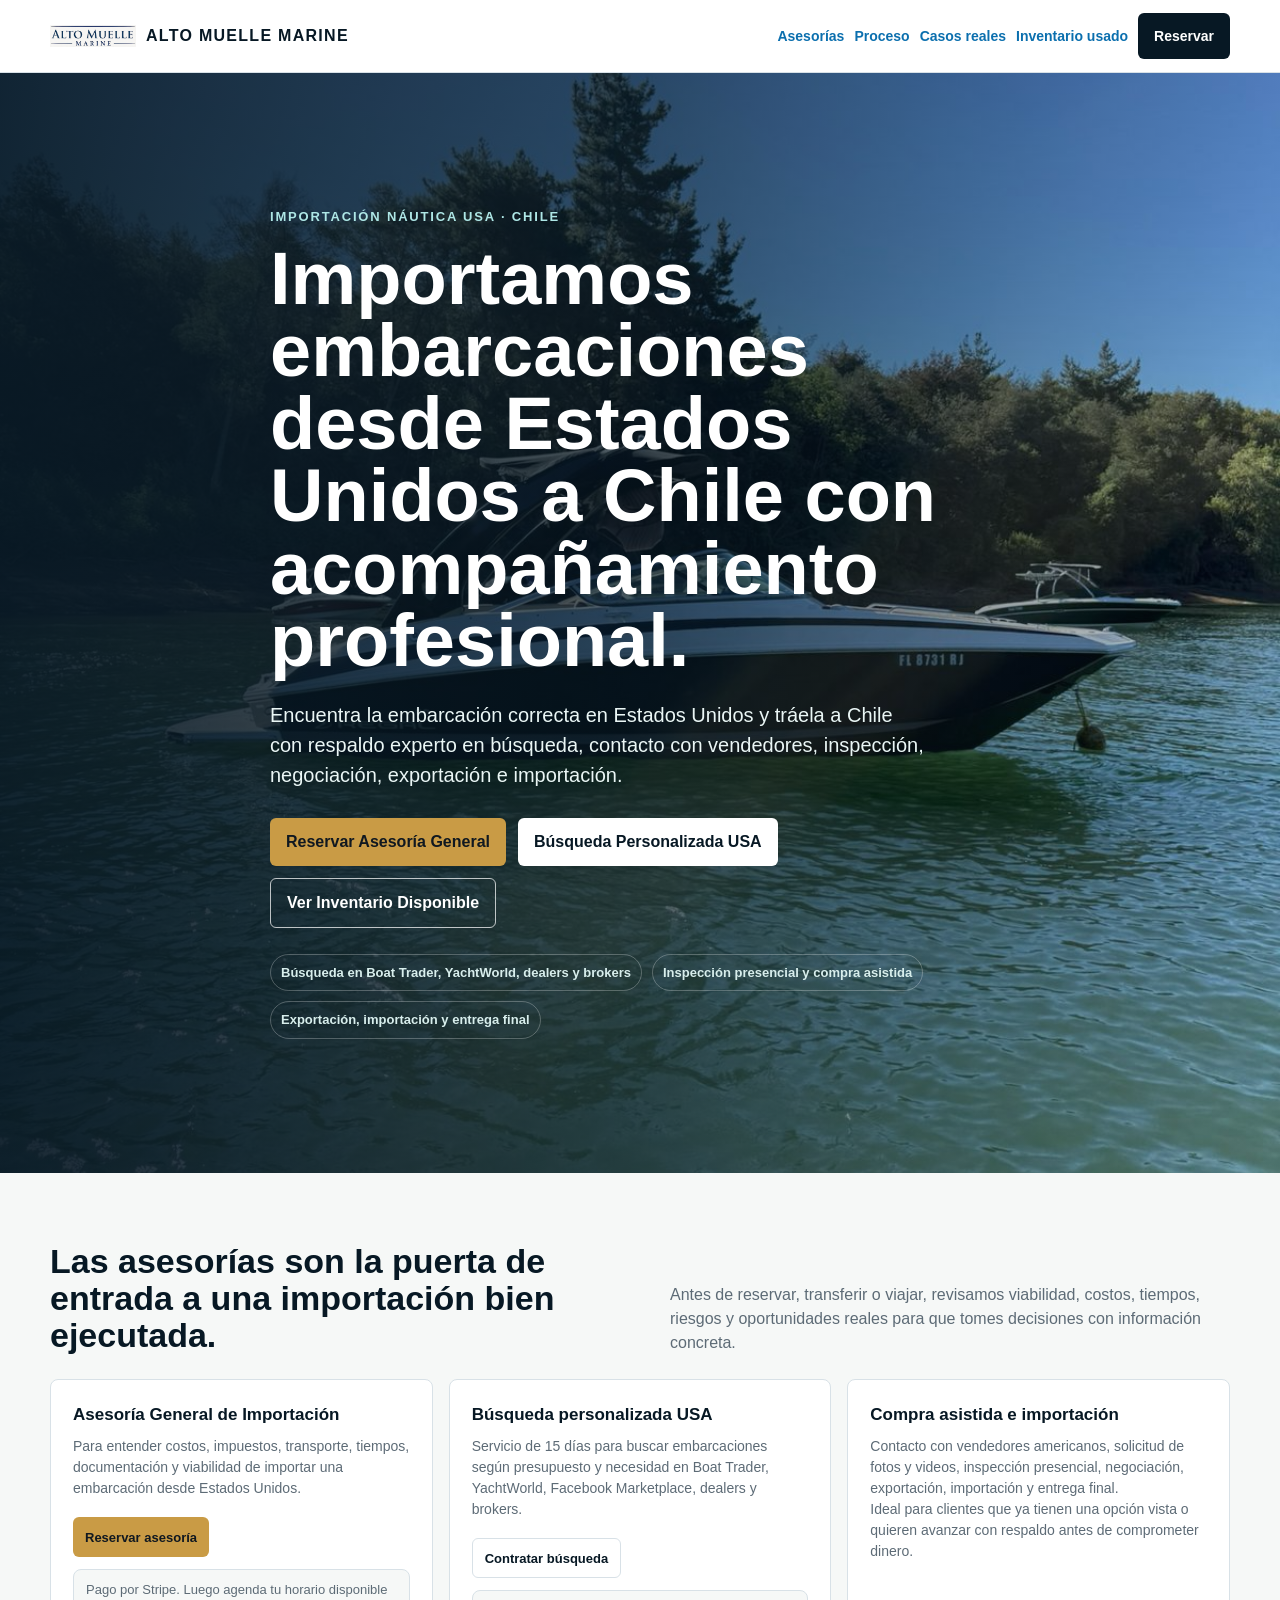
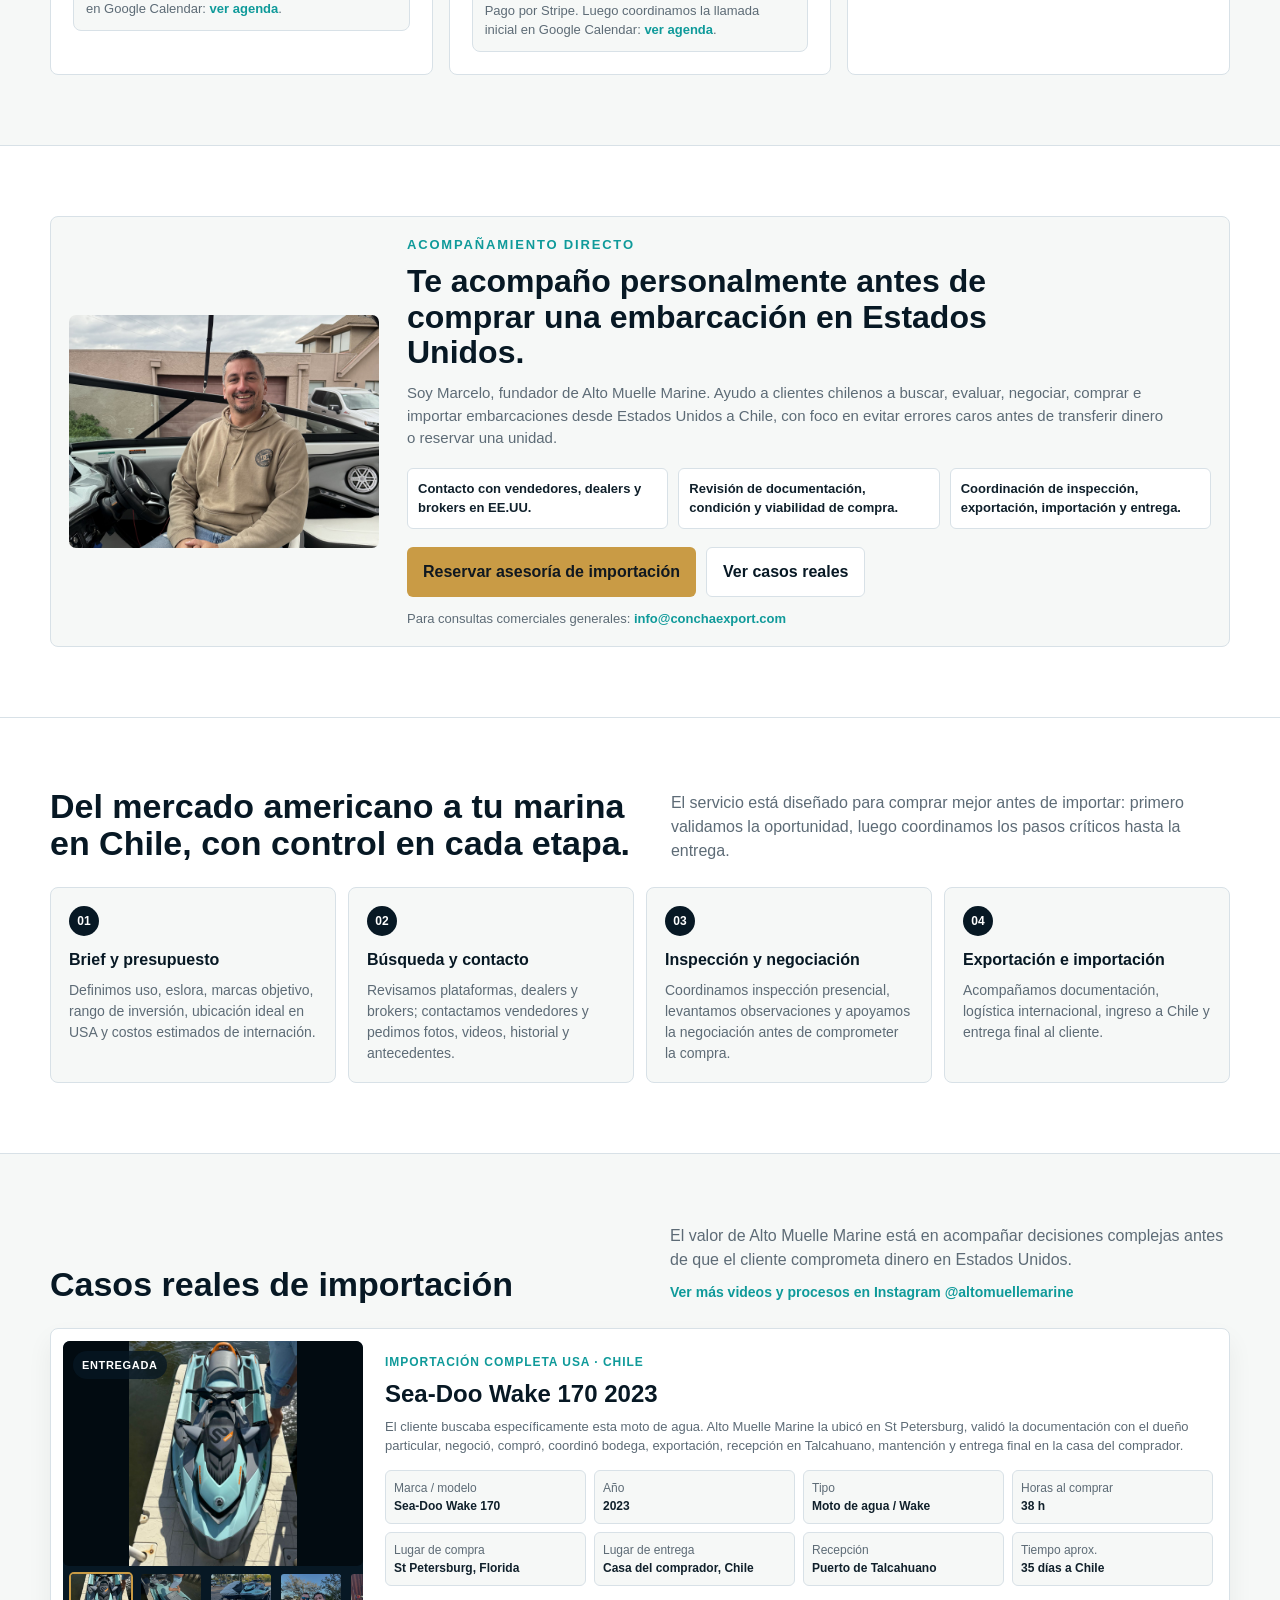
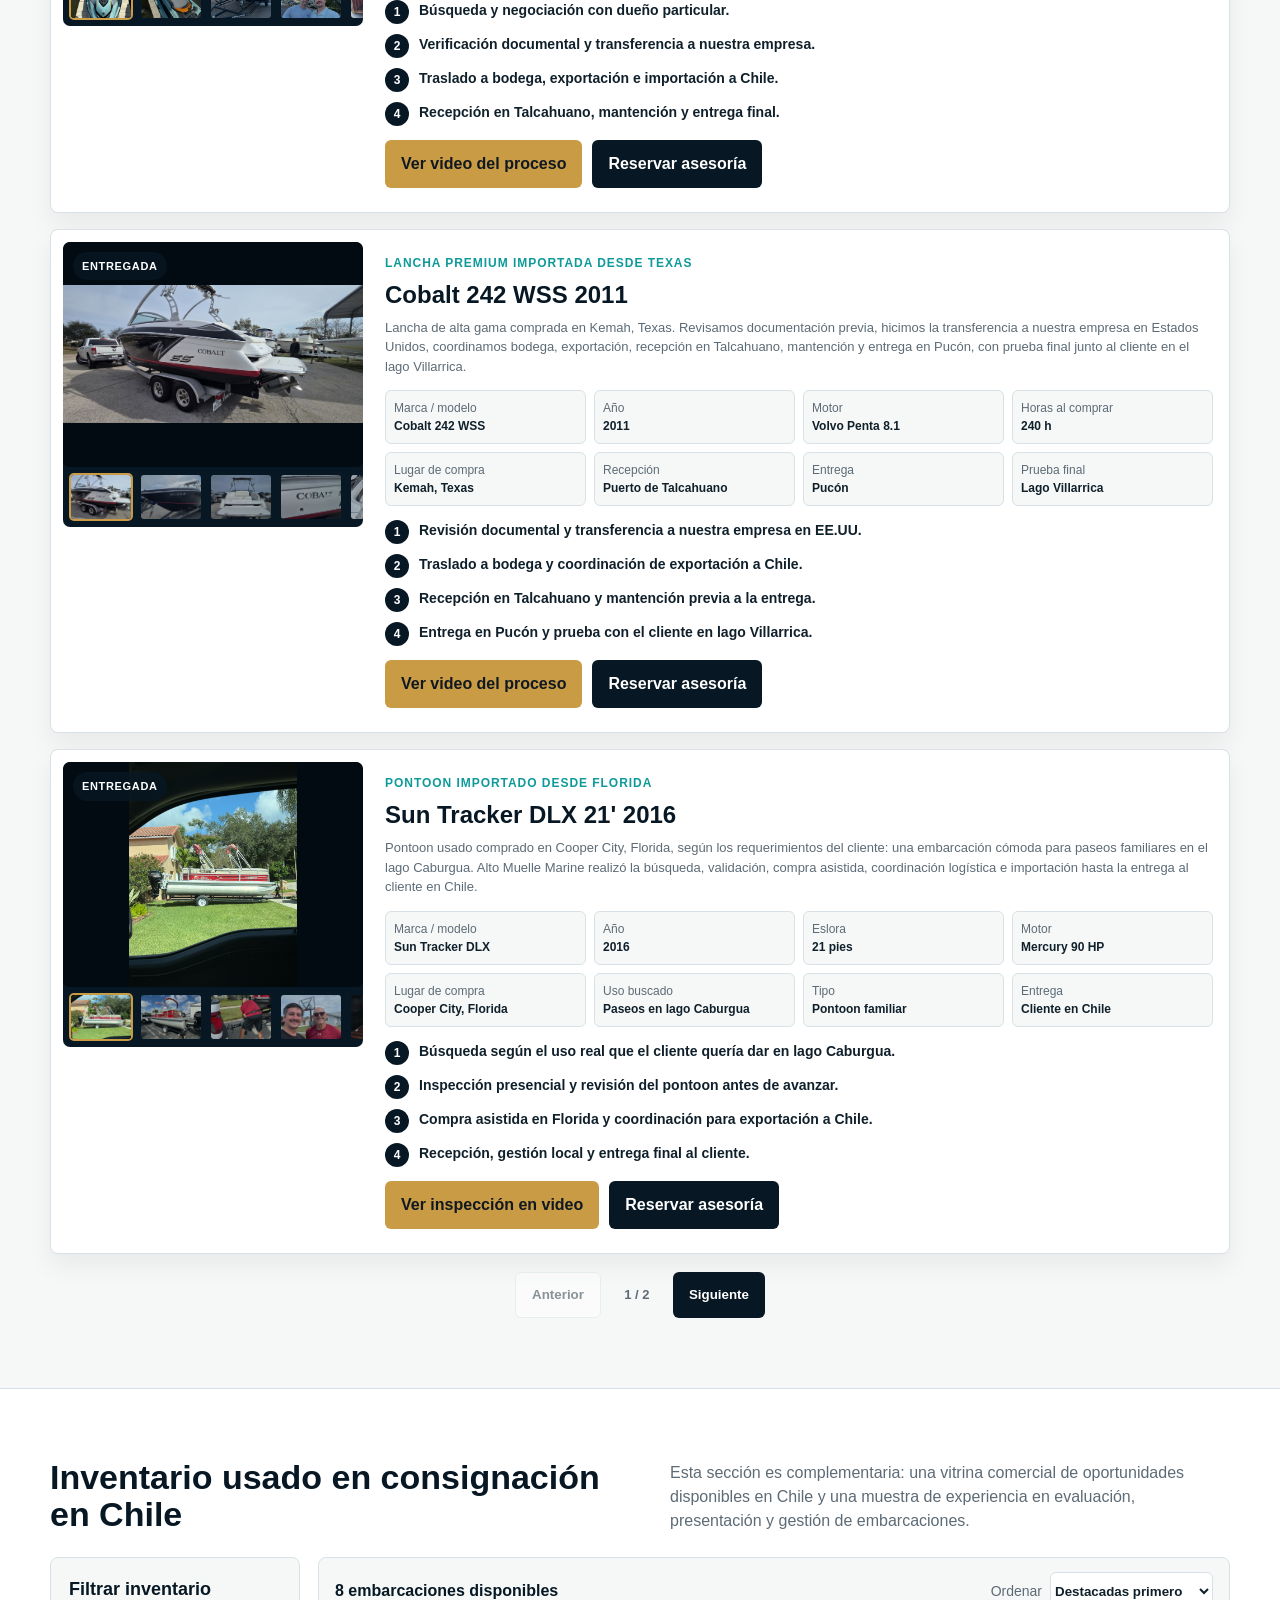
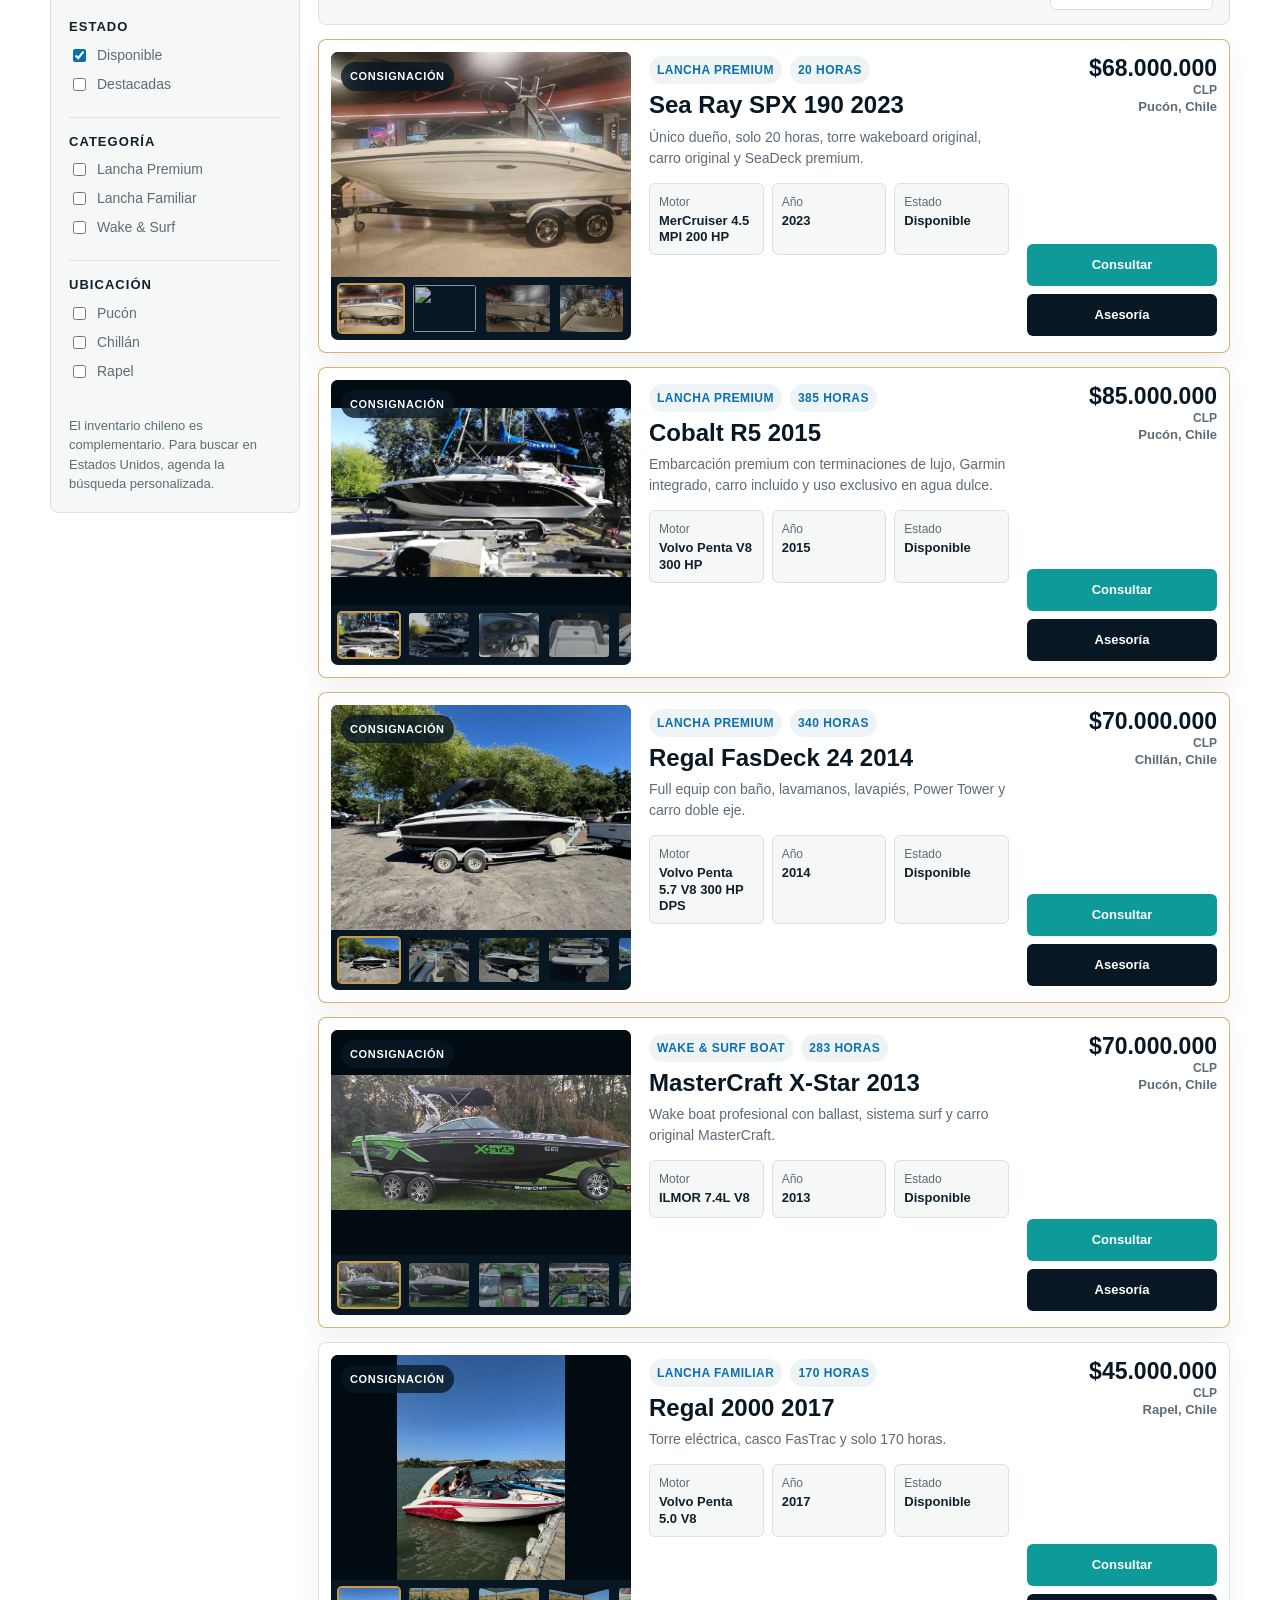
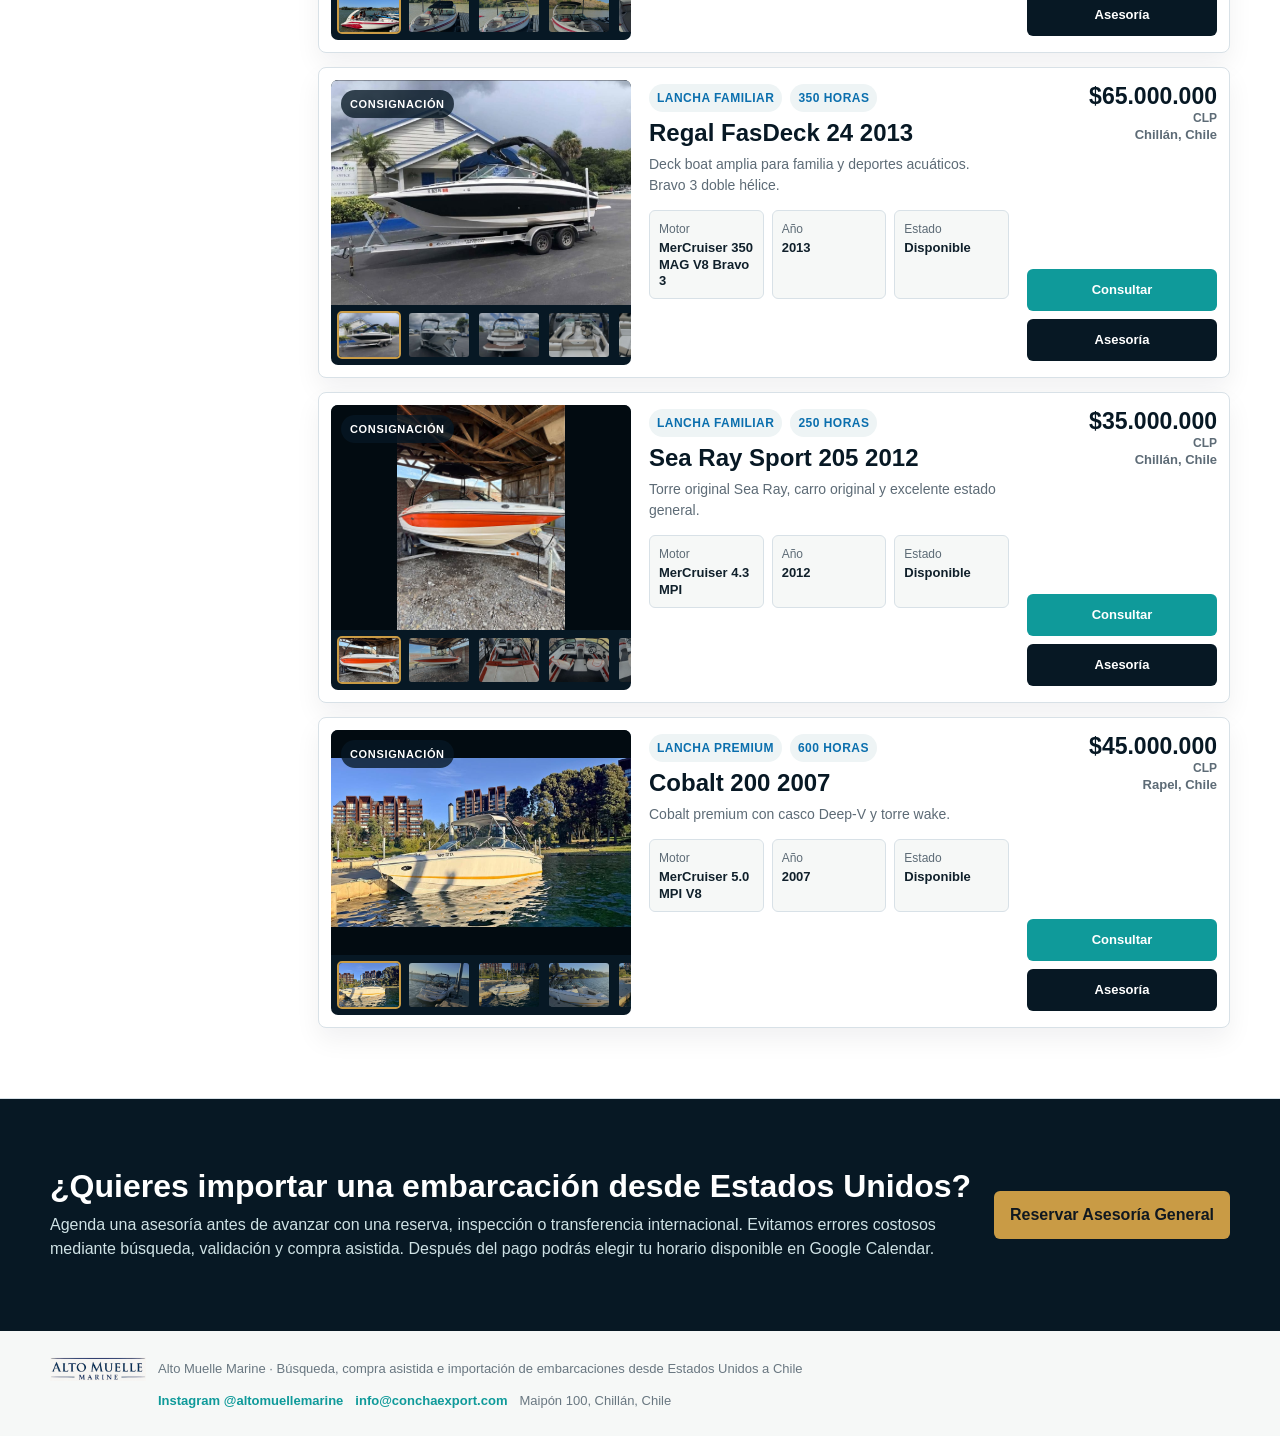
==== index.html @ fde24222 "Actualizar WhatsApp de contacto" ====
<!doctype html>
<html lang="es-CL">
<head>
  <meta charset="utf-8">
  <meta name="viewport" content="width=device-width, initial-scale=1">
  <title>Alto Muelle Marine | Importación de embarcaciones USA a Chile</title>
  <meta name="description" content="Ayudamos a clientes chilenos a encontrar, evaluar, comprar e importar embarcaciones desde Estados Unidos a Chile con búsqueda personalizada, inspección y compra asistida.">
  <link rel="canonical" href="https://altomuellemarine.com/">
  <meta property="og:type" content="website">
  <meta property="og:locale" content="es_CL">
  <meta property="og:title" content="Alto Muelle Marine | Importación de embarcaciones USA a Chile">
  <meta property="og:description" content="Búsqueda en Boat Trader, YachtWorld, Facebook Marketplace, dealers y brokers. Compra asistida, inspección, exportación e importación a Chile.">
  <meta property="og:url" content="https://altomuellemarine.com/">
  <meta name="twitter:card" content="summary_large_image">
  <script type="application/ld+json">
    {
      "@context": "https://schema.org",
      "@type": "LocalBusiness",
      "name": "Alto Muelle Marine",
      "url": "https://altomuellemarine.com/",
      "areaServed": ["Chile", "United States"],
      "telephone": "+56983959244",
      "address": {
        "@type": "PostalAddress",
        "streetAddress": "Maipón 100",
        "addressLocality": "Chillán",
        "addressCountry": "CL"
      },
      "description": "Asesoría, búsqueda personalizada, compra asistida e importación de embarcaciones desde Estados Unidos a Chile.",
      "makesOffer": [
        {
          "@type": "Offer",
          "name": "Asesoría General de Importación",
          "url": "https://buy.stripe.com/eVq9AT03U1sv7rAcnVdby02"
        },
        {
          "@type": "Offer",
          "name": "Búsqueda Personalizada USA",
          "url": "https://buy.stripe.com/5kQ8wP3g61sv5jsafNdby01"
        }
      ]
    }
  </script>
  <style>
    :root {
      --navy: #071824;
      --blue: #0b6fae;
      --teal: #0f9a9a;
      --gold: #c99b45;
      --ink: #10202b;
      --muted: #5d6b76;
      --line: #d8e1e7;
      --paper: #f6f8f7;
      --white: #fff;
      --soft: #eef4f5;
    }

    * { box-sizing: border-box; }
    html { scroll-behavior: smooth; }

    body {
      margin: 0;
      font-family: Inter, Arial, sans-serif;
      color: var(--ink);
      background: var(--paper);
      line-height: 1.5;
    }

    a { color: inherit; }

    .wrap {
      width: min(1180px, calc(100% - 32px));
      margin: auto;
    }

    header {
      position: sticky;
      top: 0;
      z-index: 20;
      background: rgba(255,255,255,.94);
      border-bottom: 1px solid var(--line);
      backdrop-filter: blur(12px);
    }

    nav {
      min-height: 72px;
      display: flex;
      align-items: center;
      justify-content: space-between;
      gap: 18px;
    }

    .brand {
      display: inline-flex;
      align-items: center;
      gap: 10px;
      color: var(--navy);
      font-weight: 900;
      letter-spacing: .08em;
      text-transform: uppercase;
    }

    .brand img {
      width: 86px;
      height: auto;
      display: block;
      object-fit: contain;
    }

    .nav-actions {
      display: flex;
      flex-wrap: wrap;
      align-items: center;
      justify-content: flex-end;
      gap: 10px;
    }

    .nav-actions a {
      text-decoration: none;
      font-size: 14px;
      font-weight: 900;
    }

    .nav-link { color: var(--blue); }

    .btn {
      display: inline-flex;
      min-height: 46px;
      align-items: center;
      justify-content: center;
      border-radius: 6px;
      padding: 12px 16px;
      border: 0;
      text-decoration: none;
      font-weight: 900;
      cursor: pointer;
    }

    .btn-primary { background: var(--gold); color: #101820; }
    .btn-dark { background: var(--navy); color: #fff; }
    .btn-light { background: #fff; color: var(--navy); }
    .btn-ghost { border: 1px solid rgba(255,255,255,.72); color: #fff; }
    .btn-teal { background: var(--teal); color: #fff; }
    .btn-outline { border: 1px solid var(--line); background: #fff; color: var(--navy); }
    .btn:disabled { opacity: .45; cursor: not-allowed; }

    .hero {
      min-height: 610px;
      display: flex;
      align-items: center;
      color: white;
      background:
        linear-gradient(90deg, rgba(7,24,36,.93), rgba(7,24,36,.68), rgba(7,24,36,.18)),
        url("assets/Hero/Regal.jpeg") center / cover;
    }

    .hero-content {
      max-width: 740px;
      padding: 64px 0;
    }

    .eyebrow {
      margin-bottom: 16px;
      color: #aee7e6;
      font-size: 13px;
      font-weight: 900;
      letter-spacing: .14em;
      text-transform: uppercase;
    }

    h1 {
      margin: 0;
      font-size: clamp(42px, 7vw, 74px);
      line-height: .98;
      letter-spacing: 0;
    }

    .hero p {
      max-width: 660px;
      margin: 22px 0 0;
      color: #eaf6f5;
      font-size: 20px;
    }

    .hero-actions {
      display: flex;
      flex-wrap: wrap;
      gap: 12px;
      margin-top: 28px;
    }

    .hero-proof {
      display: flex;
      flex-wrap: wrap;
      gap: 10px;
      margin-top: 26px;
    }

    .proof-pill {
      padding: 8px 10px;
      border: 1px solid rgba(255,255,255,.26);
      border-radius: 999px;
      color: #d8eeec;
      font-size: 13px;
      font-weight: 800;
    }

    section { padding: 70px 0; }

    .section-head {
      display: flex;
      align-items: end;
      justify-content: space-between;
      gap: 24px;
      margin-bottom: 24px;
    }

    .section-head h2 {
      max-width: 620px;
      margin: 0;
      color: var(--navy);
      font-size: 34px;
      line-height: 1.1;
      letter-spacing: 0;
    }

    .section-head p {
      max-width: 560px;
      margin: 0;
      color: var(--muted);
    }

    .section-note-link {
      display: inline-flex;
      margin-top: 10px;
      color: var(--teal);
      font-size: 14px;
      font-weight: 900;
      text-decoration: none;
    }

    .services {
      display: grid;
      grid-template-columns: repeat(3, 1fr);
      gap: 16px;
    }

    .service {
      min-height: 150px;
      padding: 22px;
      background: #fff;
      border: 1px solid var(--line);
      border-radius: 8px;
    }

    .service b {
      display: block;
      margin-bottom: 9px;
      color: var(--navy);
      font-size: 17px;
    }

    .service p {
      margin: 0;
      color: var(--muted);
      font-size: 14px;
    }

    .service-actions {
      display: flex;
      flex-wrap: wrap;
      gap: 10px;
      margin-top: 18px;
    }

    .service-actions .btn {
      min-height: 40px;
      padding: 9px 12px;
      font-size: 13px;
    }

    .booking-note {
      margin-top: 12px;
      padding: 11px 12px;
      border: 1px solid var(--line);
      border-radius: 8px;
      background: var(--paper);
      color: var(--muted);
      font-size: 13px;
      line-height: 1.45;
    }

    .booking-note a {
      color: var(--teal);
      font-weight: 800;
      text-decoration: none;
    }

    .founder {
      background: #fff;
      border-top: 1px solid var(--line);
    }

    .founder-card {
      display: grid;
      grid-template-columns: 310px minmax(0, 1fr);
      gap: 28px;
      align-items: center;
      padding: 18px;
      background: var(--paper);
      border: 1px solid var(--line);
      border-radius: 8px;
    }

    .founder-photo {
      aspect-ratio: 4 / 3;
      overflow: hidden;
      border-radius: 7px;
      background: var(--navy);
    }

    .founder-photo img {
      width: 100%;
      height: 100%;
      display: block;
      object-fit: cover;
    }

    .founder-copy .eyebrow {
      margin-bottom: 10px;
      color: var(--teal);
    }

    .founder-copy h2 {
      max-width: 680px;
      margin: 0 0 12px;
      color: var(--navy);
      font-size: 32px;
      line-height: 1.1;
    }

    .founder-copy p {
      max-width: 760px;
      margin: 0;
      color: var(--muted);
      font-size: 15px;
    }

    .founder-points {
      display: grid;
      grid-template-columns: repeat(3, minmax(0, 1fr));
      gap: 10px;
      margin: 18px 0;
    }

    .founder-points span {
      padding: 10px;
      background: #fff;
      border: 1px solid var(--line);
      border-radius: 6px;
      color: var(--ink);
      font-size: 13px;
      font-weight: 800;
    }

    .founder-actions {
      display: flex;
      flex-wrap: wrap;
      gap: 10px;
    }

    .founder-contact-note {
      margin-top: 12px;
      color: var(--muted);
      font-size: 13px;
    }

    .founder-contact-note a {
      color: var(--teal);
      font-weight: 800;
      text-decoration: none;
    }

    .import-flow {
      background: #fff;
      border-top: 1px solid var(--line);
    }

    .flow-grid {
      display: grid;
      grid-template-columns: repeat(4, 1fr);
      gap: 12px;
    }

    .flow-step {
      min-height: 154px;
      padding: 18px;
      background: var(--paper);
      border: 1px solid var(--line);
      border-radius: 8px;
    }

    .flow-step span {
      display: inline-flex;
      width: 30px;
      height: 30px;
      align-items: center;
      justify-content: center;
      margin-bottom: 12px;
      border-radius: 999px;
      background: var(--navy);
      color: #fff;
      font-size: 12px;
      font-weight: 900;
    }

    .flow-step b {
      display: block;
      margin-bottom: 8px;
      color: var(--navy);
    }

    .flow-step p {
      margin: 0;
      color: var(--muted);
      font-size: 14px;
    }

    .cases {
      background: var(--paper);
      border-top: 1px solid var(--line);
    }

    .case-grid {
      display: grid;
      grid-template-columns: minmax(0, .9fr) minmax(0, 1.1fr);
      gap: 18px;
      align-items: stretch;
    }

    .legacy-case-grid {
      display: none;
    }

    .case-lead,
    .case-card {
      background: #fff;
      border: 1px solid var(--line);
      border-radius: 8px;
      box-shadow: 0 12px 26px rgba(7,24,36,.05);
    }

    .case-lead {
      padding: 26px;
    }

    .case-lead h3 {
      margin: 0 0 12px;
      color: var(--navy);
      font-size: 25px;
      line-height: 1.12;
    }

    .case-lead p {
      margin: 0 0 20px;
      color: var(--muted);
    }

    .process-list {
      display: grid;
      gap: 10px;
      margin: 0;
      padding: 0;
      list-style: none;
    }

    .process-list li {
      display: flex;
      gap: 10px;
      align-items: flex-start;
      color: var(--ink);
      font-weight: 800;
      font-size: 14px;
    }

    .process-list span {
      display: inline-flex;
      width: 24px;
      height: 24px;
      flex: 0 0 24px;
      align-items: center;
      justify-content: center;
      border-radius: 999px;
      background: var(--navy);
      color: #fff;
      font-size: 12px;
      font-weight: 900;
    }

    .case-cards {
      display: grid;
      gap: 12px;
    }

    .case-card {
      padding: 20px;
    }

    .case-card b {
      display: block;
      margin-bottom: 7px;
      color: var(--navy);
      font-size: 17px;
    }

    .case-card p {
      margin: 0;
      color: var(--muted);
      font-size: 14px;
    }

    .case-proof {
      display: flex;
      flex-wrap: wrap;
      gap: 8px;
      margin-top: 14px;
    }

    .case-proof span {
      padding: 6px 8px;
      border-radius: 999px;
      background: var(--soft);
      color: var(--blue);
      font-size: 12px;
      font-weight: 900;
    }

    .real-case-card {
      display: grid;
      grid-template-columns: 300px minmax(0, 1fr);
      gap: 18px;
      align-items: start;
      overflow: hidden;
      padding: 12px;
      background: #fff;
      border: 1px solid var(--line);
      border-radius: 8px;
      box-shadow: 0 12px 26px rgba(7,24,36,.06);
    }

    .real-case-card + .real-case-card {
      margin-top: 16px;
    }

    .real-case-card.is-hidden {
      display: none;
    }

    .case-gallery {
      align-self: start;
      background: var(--navy);
      padding: 0;
      border-radius: 7px;
      overflow: hidden;
    }

    .case-photo {
      position: relative;
      aspect-ratio: 4 / 3;
      overflow: hidden;
      border-radius: 6px;
      background: #020b11;
    }

    .case-photo img {
      width: 100%;
      height: 100%;
      display: block;
      object-fit: contain;
      cursor: zoom-in;
    }

    .case-body {
      padding: 12px 4px;
    }

    .case-kicker {
      margin-bottom: 10px;
      color: var(--teal);
      font-size: 12px;
      font-weight: 900;
      letter-spacing: .08em;
      text-transform: uppercase;
    }

    .case-body h3 {
      margin: 0 0 10px;
      color: var(--navy);
      font-size: 24px;
      line-height: 1.08;
    }

    .case-body p {
      margin: 0 0 14px;
      color: var(--muted);
      font-size: 13px;
    }

    .case-specs {
      display: grid;
      grid-template-columns: repeat(4, minmax(0, 1fr));
      gap: 8px;
      margin-bottom: 14px;
    }

    .case-spec {
      min-height: 54px;
      padding: 8px;
      background: var(--paper);
      border: 1px solid var(--line);
      border-radius: 6px;
    }

    .case-spec span {
      display: block;
      color: var(--muted);
      font-size: 12px;
    }

    .case-spec b {
      display: block;
      margin-top: 2px;
      color: var(--ink);
      font-size: 12px;
      line-height: 1.25;
    }

    .case-actions {
      margin-top: 14px;
      display: flex;
      flex-wrap: wrap;
      gap: 10px;
    }

    .case-pager {
      display: none;
      align-items: center;
      justify-content: center;
      gap: 12px;
      margin-top: 18px;
    }

    .case-pager.is-visible {
      display: flex;
    }

    .case-page-status {
      color: var(--muted);
      font-size: 13px;
      font-weight: 800;
      min-width: 48px;
      text-align: center;
    }

    .inventory {
      background: #fff;
      border-top: 1px solid var(--line);
      border-bottom: 1px solid var(--line);
    }

    .market-layout {
      display: grid;
      grid-template-columns: 250px minmax(0, 1fr);
      gap: 18px;
      align-items: start;
    }

    .market-layout > * {
      min-width: 0;
    }

    .filters {
      position: sticky;
      top: 88px;
      padding: 18px;
      background: var(--paper);
      border: 1px solid var(--line);
      border-radius: 8px;
    }

    .filters h3 {
      margin: 0 0 14px;
      color: var(--navy);
      font-size: 18px;
    }

    .filter-group {
      padding: 14px 0;
      border-top: 1px solid var(--line);
    }

    .filter-group:first-of-type { border-top: 0; padding-top: 0; }

    .filter-group b {
      display: block;
      margin-bottom: 8px;
      font-size: 13px;
      text-transform: uppercase;
      letter-spacing: .08em;
    }

    .filter-group label {
      display: flex;
      align-items: center;
      gap: 8px;
      margin: 8px 0;
      color: var(--muted);
      font-size: 14px;
    }

    .filter-group input {
      accent-color: var(--blue);
    }

    .filter-note,
    .empty-state {
      margin: 12px 0 0;
      color: var(--muted);
      font-size: 13px;
    }

    .empty-state {
      display: none;
      padding: 24px;
      background: var(--paper);
      border: 1px solid var(--line);
      border-radius: 8px;
      font-weight: 800;
    }

    .empty-state.is-visible { display: block; }
    .listing.is-hidden { display: none; }

    .results-bar {
      display: flex;
      align-items: center;
      justify-content: space-between;
      gap: 16px;
      margin-bottom: 14px;
      padding: 14px 16px;
      background: var(--paper);
      border: 1px solid var(--line);
      border-radius: 8px;
    }

    .results-bar strong { color: var(--navy); }

    .sort {
      display: flex;
      align-items: center;
      gap: 8px;
      color: var(--muted);
      font-size: 14px;
    }

    .sort select {
      height: 38px;
      border: 1px solid var(--line);
      border-radius: 6px;
      background: #fff;
      color: var(--ink);
      font-weight: 800;
    }

    .listings {
      display: grid;
      gap: 14px;
    }

    .listing {
      display: grid;
      grid-template-columns: 300px minmax(0, 1fr) 190px;
      gap: 18px;
      overflow: hidden;
      padding: 12px;
      background: #fff;
      border: 1px solid var(--line);
      border-radius: 8px;
      box-shadow: 0 12px 26px rgba(7,24,36,.06);
    }

    .listing.featured { border-color: rgba(201,155,69,.76); }

    .gallery {
      padding: 0;
      background: #071824;
      border-radius: 7px;
      overflow: hidden;
    }

    .main-photo {
      position: relative;
      aspect-ratio: 4 / 3;
      background: #020b11;
      overflow: hidden;
    }

    .main-photo img {
      width: 100%;
      height: 100%;
      display: block;
      object-fit: contain;
      cursor: zoom-in;
    }

    .photo-placeholder {
      height: 100%;
      display: flex;
      flex-direction: column;
      justify-content: space-between;
      padding: 14px;
      color: #fff;
      background: linear-gradient(135deg, #0b6fae, #0f9a9a 55%, #c99b45);
    }

    .photo-placeholder strong {
      max-width: 160px;
      font-size: 19px;
      line-height: 1.08;
    }

    .badge {
      position: absolute;
      top: 10px;
      left: 10px;
      z-index: 2;
      padding: 6px 9px;
      border-radius: 999px;
      background: rgba(7,24,36,.78);
      color: #fff;
      font-size: 11px;
      font-weight: 900;
      letter-spacing: .06em;
      text-transform: uppercase;
    }

    .photo-placeholder .badge {
      position: static;
      align-self: flex-start;
    }

    .thumbs {
      display: grid;
      grid-template-columns: repeat(4, 1fr);
      gap: 6px;
      padding: 6px;
    }

    .thumbs-scroll {
      display: flex;
      overflow-x: auto;
      overscroll-behavior-inline: contain;
      scrollbar-width: thin;
    }

    .thumbs button {
      appearance: none;
      border: 2px solid transparent;
      border-radius: 5px;
      padding: 0;
      background: transparent;
      aspect-ratio: 4 / 3;
      overflow: hidden;
      cursor: pointer;
      opacity: .74;
    }

    .thumbs-scroll button {
      width: 64px;
      flex: 0 0 64px;
    }

    .thumbs button.is-active {
      border-color: var(--gold);
      opacity: 1;
    }

    .thumbs img {
      width: 100%;
      height: 100%;
      display: block;
      object-fit: cover;
    }

    .listing-main {
      min-width: 0;
      padding: 4px 0;
    }

    .meta-line {
      display: flex;
      flex-wrap: wrap;
      gap: 8px;
      margin-bottom: 8px;
    }

    .tag {
      display: inline-flex;
      align-items: center;
      min-height: 26px;
      padding: 5px 8px;
      border-radius: 999px;
      background: var(--soft);
      color: var(--blue);
      font-size: 12px;
      font-weight: 900;
      letter-spacing: .04em;
      text-transform: uppercase;
    }

    .listing h3 {
      margin: 0 0 8px;
      color: var(--navy);
      font-size: 24px;
      line-height: 1.1;
    }

    .listing p {
      margin: 0 0 14px;
      color: var(--muted);
      font-size: 14px;
    }

    .specs {
      display: grid;
      grid-template-columns: repeat(3, minmax(0, 1fr));
      gap: 8px;
    }

    .spec {
      min-height: 58px;
      padding: 9px;
      background: var(--paper);
      border: 1px solid var(--line);
      border-radius: 6px;
    }

    .spec span {
      display: block;
      color: var(--muted);
      font-size: 12px;
    }

    .spec b {
      display: block;
      margin-top: 2px;
      color: var(--ink);
      font-size: 13px;
      line-height: 1.25;
    }

    .listing-side {
      display: flex;
      flex-direction: column;
      align-items: flex-end;
      justify-content: space-between;
      gap: 16px;
      padding: 4px 0;
      text-align: right;
    }

    .price {
      color: var(--navy);
      font-size: 23px;
      font-weight: 900;
      line-height: 1.05;
    }

    .price small {
      display: block;
      margin-top: 4px;
      color: var(--muted);
      font-size: 12px;
      font-weight: 800;
    }

    .lightbox {
      position: fixed;
      inset: 0;
      z-index: 100;
      display: none;
      align-items: center;
      justify-content: center;
      padding: 24px;
      background: rgba(3, 12, 18, .92);
    }

    .lightbox.is-open {
      display: flex;
    }

    .lightbox-panel {
      position: relative;
      width: min(1180px, 100%);
      max-height: calc(100vh - 48px);
      display: grid;
      gap: 12px;
    }

    .lightbox-stage {
      position: relative;
      min-height: 0;
      height: min(76vh, 760px);
      border-radius: 8px;
      overflow: hidden;
      background: #020b11;
      border: 1px solid rgba(255,255,255,.14);
    }

    .lightbox-stage img {
      width: 100%;
      height: 100%;
      display: block;
      object-fit: contain;
    }

    .lightbox-close,
    .lightbox-nav {
      position: absolute;
      z-index: 2;
      border: 1px solid rgba(255,255,255,.24);
      background: rgba(7,24,36,.78);
      color: #fff;
      cursor: pointer;
      font-weight: 900;
    }

    .lightbox-close {
      top: 12px;
      right: 12px;
      width: 42px;
      height: 42px;
      border-radius: 999px;
      font-size: 24px;
      line-height: 1;
    }

    .lightbox-nav {
      top: 50%;
      width: 48px;
      height: 58px;
      transform: translateY(-50%);
      border-radius: 6px;
      font-size: 30px;
    }

    .lightbox-prev { left: 12px; }
    .lightbox-next { right: 12px; }

    .lightbox-caption {
      display: flex;
      justify-content: space-between;
      gap: 12px;
      color: #fff;
      font-size: 14px;
      font-weight: 800;
    }

    .lightbox-caption span:last-child {
      color: #b9d2d7;
    }

    .location {
      color: var(--muted);
      font-size: 13px;
      font-weight: 800;
    }

    .side-actions {
      display: grid;
      width: 100%;
      gap: 8px;
    }

    .side-actions .btn {
      width: 100%;
      min-height: 42px;
      padding: 10px 12px;
      font-size: 13px;
    }

    .advisor-band {
      background: var(--navy);
      color: #fff;
    }

    .advisor-box {
      display: grid;
      grid-template-columns: minmax(0, 1fr) auto;
      gap: 22px;
      align-items: center;
    }

    .advisor-box h2 {
      margin: 0 0 8px;
      font-size: 32px;
      line-height: 1.12;
    }

    .advisor-box p {
      margin: 0;
      color: #cfe2e5;
    }

    footer {
      padding: 26px 0;
      color: #697781;
      font-size: 13px;
    }

    .footer-brand {
      display: flex;
      gap: 12px;
      align-items: center;
    }

    .footer-brand span {
      display: block;
    }

    .footer-links {
      display: flex;
      flex-wrap: wrap;
      gap: 12px;
      margin-top: 10px;
      padding-left: 108px;
    }

    .footer-links a {
      color: var(--teal);
      font-weight: 900;
      text-decoration: none;
    }

    .footer-brand img {
      width: 96px;
      height: auto;
      display: block;
      object-fit: contain;
    }

    @media (max-width: 1040px) {
      .market-layout { grid-template-columns: 1fr; }
      .filters { position: static; }
      .filters-inner {
        display: grid;
        grid-template-columns: repeat(3, 1fr);
        gap: 12px;
      }
      .filter-group { border-top: 0; padding: 0; }
      .real-case-card { grid-template-columns: 280px minmax(0, 1fr); }
      .case-specs { grid-template-columns: repeat(2, minmax(0, 1fr)); }
      .listing { grid-template-columns: 280px minmax(0, 1fr); }
      .listing-side {
        grid-column: 1 / -1;
        display: grid;
        grid-template-columns: 1fr auto;
        align-items: end;
        text-align: left;
      }
      .side-actions {
        width: 320px;
        grid-template-columns: repeat(2, 1fr);
      }
    }

    @media (max-width: 760px) {
      nav { align-items: flex-start; padding: 14px 0; }
      .hero { min-height: 720px; align-items: end; }
      .hero-actions .btn { width: 100%; }
      .section-head,
      .advisor-box,
      .founder-card,
      .real-case-card,
      .case-grid,
      .listing,
      .listing-side,
      .flow-grid,
      .services {
        display: block;
      }
      .legacy-case-grid {
        display: none;
      }
      .flow-step,
      .service + .service {
        margin-top: 12px;
      }
      .founder-photo {
        margin-bottom: 18px;
      }
      .founder-copy h2 {
        font-size: 26px;
      }
      .founder-points {
        grid-template-columns: 1fr;
      }
      .founder-actions .btn {
        width: 100%;
      }
      .case-body {
        padding: 14px 2px;
      }
      .case-body h3 {
        font-size: 24px;
      }
      .case-specs {
        grid-template-columns: 1fr;
      }
      .case-actions .btn {
        width: 100%;
      }
      #casos .section-head {
        margin-bottom: 22px;
      }
      #casos .section-head p {
        font-size: 15px;
        line-height: 1.48;
      }
      #casos .real-case-card {
        padding: 9px;
        box-shadow: 0 8px 18px rgba(7,24,36,.05);
      }
      #casos .real-case-card + .real-case-card {
        margin-top: 12px;
      }
      #casos .case-photo {
        aspect-ratio: 16 / 9;
      }
      #casos .thumbs {
        display: none;
      }
      #casos .case-body {
        padding: 10px 2px 2px;
      }
      #casos .case-kicker {
        margin-bottom: 6px;
        font-size: 10px;
        letter-spacing: .07em;
      }
      #casos .case-body h3 {
        margin-bottom: 7px;
        font-size: 21px;
        line-height: 1.08;
      }
      #casos .case-body p {
        margin-bottom: 10px;
        font-size: 13px;
        line-height: 1.42;
        display: -webkit-box;
        overflow: hidden;
        -webkit-box-orient: vertical;
        -webkit-line-clamp: 4;
      }
      #casos .case-specs {
        grid-template-columns: repeat(2, minmax(0, 1fr));
        gap: 6px;
        margin-bottom: 10px;
      }
      #casos .case-spec:nth-child(n + 5) {
        display: none;
      }
      #casos .case-spec {
        min-height: 46px;
        padding: 6px 7px;
      }
      #casos .case-spec span {
        font-size: 10px;
        line-height: 1.15;
      }
      #casos .case-spec b {
        font-size: 11px;
        line-height: 1.18;
      }
      #casos .process-list {
        display: none;
      }
      #casos .case-actions {
        display: grid;
        grid-template-columns: repeat(2, minmax(0, 1fr));
        gap: 8px;
        margin-top: 10px;
      }
      #casos .case-actions .btn {
        min-height: 40px;
        padding: 9px 10px;
        font-size: 12px;
        line-height: 1.08;
      }
      .section-head p { margin-top: 10px; }
      .filters-inner { display: block; }
      .filters,
      .results-bar,
      .listing {
        max-width: 100%;
        width: 100%;
      }
      .results-bar {
        display: grid;
        grid-template-columns: 1fr;
      }
      .sort {
        align-items: stretch;
        display: grid;
        grid-template-columns: 1fr;
      }
      .sort select { width: 100%; }
      .listing { padding: 10px; }
      .listing-main { padding: 14px 2px; }
      .specs { grid-template-columns: 1fr; }
      .listing-side { text-align: left; }
      .side-actions {
        width: 100%;
        margin-top: 14px;
      }
      .advisor-box .btn { margin-top: 18px; }
      .lightbox {
        padding: 12px;
      }
      .lightbox-stage {
        height: 72vh;
      }
      .lightbox-nav {
        width: 42px;
        height: 52px;
      }
    }

    /* Compact mobile header. Desktop keeps the current published layout. */
    @media (max-width: 760px) {
      header {
        background: rgba(255,255,255,.98);
      }

      nav {
        min-height: auto;
        display: grid;
        grid-template-columns: repeat(4, minmax(0, 1fr));
        align-items: center;
        gap: 7px 10px;
        padding: 7px 0 9px;
      }

      .brand {
        grid-column: 1 / 4;
        grid-row: 1;
        gap: 7px;
        min-width: 0;
        letter-spacing: .045em;
        font-size: 13px;
        line-height: 1.05;
      }

      .brand img {
        width: 62px;
        flex: 0 0 auto;
      }

      .brand span {
        max-width: 136px;
      }

      .nav-actions {
        display: contents;
      }

      .nav-link {
        grid-row: 2;
        justify-self: center;
        font-size: 12px;
        line-height: 1.05;
        white-space: nowrap;
      }

      .nav-link .mobile-extra {
        display: none;
      }

      .nav-actions .nav-link:nth-of-type(1) { grid-column: 1; justify-self: start; }
      .nav-actions .nav-link:nth-of-type(2) { grid-column: 2; }
      .nav-actions .nav-link:nth-of-type(3) { grid-column: 3; }
      .nav-actions .nav-link:nth-of-type(4) { grid-column: 4; justify-self: end; }

      .nav-actions .btn {
        grid-column: 4;
        grid-row: 1;
        justify-self: end;
        min-height: 36px;
        padding: 0 13px;
        border: 1px solid rgba(7,24,36,.18);
        background: #fff;
        color: var(--navy);
        box-shadow: 0 2px 8px rgba(7,24,36,.08);
        font-size: 13px;
      }

      .hero {
        min-height: calc(100svh - 76px);
        padding: 36px 0 32px;
      }

      .hero-content {
        max-width: 100%;
      }

      h1 {
        font-size: 36px;
        line-height: 1;
      }

      .hero p {
        font-size: 16px;
        line-height: 1.45;
      }

      .hero-actions {
        gap: 8px;
      }

      .hero-proof {
        gap: 6px;
      }

      .hero-proof span {
        font-size: 11px;
        padding: 7px 9px;
      }
    }

    @media (max-width: 400px) {
      .brand img {
        width: 58px;
      }

      .brand span {
        max-width: 116px;
        font-size: 12px;
      }

      .nav-link {
        font-size: 11px;
      }

      .nav-actions .btn {
        min-height: 34px;
        padding: 0 11px;
        font-size: 12px;
      }
    }
  </style>
</head>
<body>
  <header>
    <nav class="wrap">
      <div class="brand">
        <img src="assets/Logo alto muelle/alto-muelle-logo-cropped.png" alt="Alto Muelle Marine">
        <span>Alto Muelle Marine</span>
      </div>
      <div class="nav-actions">
        <a class="nav-link" href="#asesorias">Asesorías</a>
        <a class="nav-link" href="#proceso">Proceso</a>
        <a class="nav-link" href="#casos">Casos reales</a>
        <a class="nav-link" href="#inventario">Inventario <span class="mobile-extra">usado</span></a>
        <a class="btn btn-dark" href="https://buy.stripe.com/eVq9AT03U1sv7rAcnVdby02" target="_blank" rel="noopener">Reservar</a>
      </div>
    </nav>
  </header>

  <main>
    <section class="hero">
      <div class="wrap hero-content">
        <div class="eyebrow">Importación náutica USA · Chile</div>
        <h1>Importamos embarcaciones desde Estados Unidos a Chile con acompañamiento profesional.</h1>
        <p>Encuentra la embarcación correcta en Estados Unidos y tráela a Chile con respaldo experto en búsqueda, contacto con vendedores, inspección, negociación, exportación e importación.</p>
        <div class="hero-actions">
          <a class="btn btn-primary" href="https://buy.stripe.com/eVq9AT03U1sv7rAcnVdby02" target="_blank" rel="noopener">Reservar Asesoría General</a>
          <a class="btn btn-light" href="https://buy.stripe.com/5kQ8wP3g61sv5jsafNdby01" target="_blank" rel="noopener">Búsqueda Personalizada USA</a>
          <a class="btn btn-ghost" href="#inventario">Ver Inventario Disponible</a>
        </div>
        <div class="hero-proof">
          <span class="proof-pill">Búsqueda en Boat Trader, YachtWorld, dealers y brokers</span>
          <span class="proof-pill">Inspección presencial y compra asistida</span>
          <span class="proof-pill">Exportación, importación y entrega final</span>
        </div>
      </div>
    </section>

    <section id="asesorias">
      <div class="wrap">
        <div class="section-head">
          <h2>Las asesorías son la puerta de entrada a una importación bien ejecutada.</h2>
          <p>Antes de reservar, transferir o viajar, revisamos viabilidad, costos, tiempos, riesgos y oportunidades reales para que tomes decisiones con información concreta.</p>
        </div>
        <div class="services">
          <article class="service">
            <b>Asesoría General de Importación</b>
            <p>Para entender costos, impuestos, transporte, tiempos, documentación y viabilidad de importar una embarcación desde Estados Unidos.</p>
            <div class="service-actions">
              <a class="btn btn-primary" href="https://buy.stripe.com/eVq9AT03U1sv7rAcnVdby02" target="_blank" rel="noopener">Reservar asesoría</a>
            </div>
            <div class="booking-note">
              Pago por Stripe. Luego agenda tu horario disponible en Google Calendar:
              <a href="https://calendar.app.google/jx8Ucnp4PcRwafrR9" target="_blank" rel="noopener">ver agenda</a>.
            </div>
          </article>
          <article class="service">
            <b>Búsqueda personalizada USA</b>
            <p>Servicio de 15 días para buscar embarcaciones según presupuesto y necesidad en Boat Trader, YachtWorld, Facebook Marketplace, dealers y brokers.</p>
            <div class="service-actions">
              <a class="btn btn-outline" href="https://buy.stripe.com/5kQ8wP3g61sv5jsafNdby01" target="_blank" rel="noopener">Contratar búsqueda</a>
            </div>
            <div class="booking-note">
              Pago por Stripe. Luego coordinamos la llamada inicial en Google Calendar:
              <a href="https://calendar.google.com/appointments/schedules/AcZssZ1Z3f2TOa_aLx35xtp7EQpvg5s0lNNIqKpmiLsOS3Sw1RC2d463eEOlGuL9uSdhswZYm1XDpOOg" target="_blank" rel="noopener">ver agenda</a>.
            </div>
          </article>
          <article class="service">
            <b>Compra asistida e importación</b>
            <p>Contacto con vendedores americanos, solicitud de fotos y videos, inspección presencial, negociación, exportación, importación y entrega final.</p>
            <p>Ideal para clientes que ya tienen una opción vista o quieren avanzar con respaldo antes de comprometer dinero.</p>
          </article>
        </div>
      </div>
    </section>

    <section class="founder" id="marcelo">
      <div class="wrap">
        <div class="founder-card">
          <div class="founder-photo">
            <img src="assets/Yo/marcelo-alto-muelle.jpg" alt="Marcelo de Alto Muelle Marine en una embarcación">
          </div>
          <div class="founder-copy">
            <div class="eyebrow">Acompañamiento directo</div>
            <h2>Te acompaño personalmente antes de comprar una embarcación en Estados Unidos.</h2>
            <p>Soy Marcelo, fundador de Alto Muelle Marine. Ayudo a clientes chilenos a buscar, evaluar, negociar, comprar e importar embarcaciones desde Estados Unidos a Chile, con foco en evitar errores caros antes de transferir dinero o reservar una unidad.</p>
            <div class="founder-points">
              <span>Contacto con vendedores, dealers y brokers en EE.UU.</span>
              <span>Revisión de documentación, condición y viabilidad de compra.</span>
              <span>Coordinación de inspección, exportación, importación y entrega.</span>
            </div>
            <div class="founder-actions">
              <a class="btn btn-primary" href="https://buy.stripe.com/eVq9AT03U1sv7rAcnVdby02" target="_blank" rel="noopener">Reservar asesoría de importación</a>
              <a class="btn btn-outline" href="#casos">Ver casos reales</a>
            </div>
            <div class="founder-contact-note">
              Para consultas comerciales generales: <a href="mailto:info@conchaexport.com">info@conchaexport.com</a>
            </div>
          </div>
        </div>
      </div>
    </section>

    <section id="proceso" class="import-flow">
      <div class="wrap">
        <div class="section-head">
          <h2>Del mercado americano a tu marina en Chile, con control en cada etapa.</h2>
          <p>El servicio está diseñado para comprar mejor antes de importar: primero validamos la oportunidad, luego coordinamos los pasos críticos hasta la entrega.</p>
        </div>
        <div class="flow-grid">
          <article class="flow-step">
            <span>01</span>
            <b>Brief y presupuesto</b>
            <p>Definimos uso, eslora, marcas objetivo, rango de inversión, ubicación ideal en USA y costos estimados de internación.</p>
          </article>
          <article class="flow-step">
            <span>02</span>
            <b>Búsqueda y contacto</b>
            <p>Revisamos plataformas, dealers y brokers; contactamos vendedores y pedimos fotos, videos, historial y antecedentes.</p>
          </article>
          <article class="flow-step">
            <span>03</span>
            <b>Inspección y negociación</b>
            <p>Coordinamos inspección presencial, levantamos observaciones y apoyamos la negociación antes de comprometer la compra.</p>
          </article>
          <article class="flow-step">
            <span>04</span>
            <b>Exportación e importación</b>
            <p>Acompañamos documentación, logística internacional, ingreso a Chile y entrega final al cliente.</p>
          </article>
        </div>
      </div>
    </section>

    <section id="casos" class="cases">
      <div class="wrap">
        <div class="section-head">
          <h2>Casos reales de importación</h2>
          <p>El valor de Alto Muelle Marine está en acompañar decisiones complejas antes de que el cliente comprometa dinero en Estados Unidos.
            <a class="section-note-link" href="https://www.instagram.com/altomuellemarine/" target="_blank" rel="noopener">Ver más videos y procesos en Instagram @altomuellemarine</a>
          </p>
        </div>

        <div class="real-case-card">
          <div class="case-gallery" data-gallery>
            <div class="case-photo main-photo">
              <span class="badge">Entregada</span>
              <img data-main-photo src="assets/Inspections/SeaDoo-170-2023/1.jpeg" alt="Sea-Doo Wake 170 2023 importada desde Florida a Chile">
            </div>
            <div class="thumbs thumbs-scroll" aria-label="Fotos Sea-Doo Wake 170 2023">
              <button type="button" class="is-active" data-photo="assets/Inspections/SeaDoo-170-2023/1.jpeg"><img src="assets/Inspections/SeaDoo-170-2023/1.jpeg" alt="Sea-Doo Wake 170 2023 foto 1"></button>
              <button type="button" data-photo="assets/Inspections/SeaDoo-170-2023/2.jpeg"><img src="assets/Inspections/SeaDoo-170-2023/2.jpeg" alt="Sea-Doo Wake 170 2023 foto 2"></button>
              <button type="button" data-photo="assets/Inspections/SeaDoo-170-2023/3.jpeg"><img src="assets/Inspections/SeaDoo-170-2023/3.jpeg" alt="Sea-Doo Wake 170 2023 foto 3"></button>
              <button type="button" data-photo="assets/Inspections/SeaDoo-170-2023/4.jpeg"><img src="assets/Inspections/SeaDoo-170-2023/4.jpeg" alt="Sea-Doo Wake 170 2023 foto 4"></button>
              <button type="button" data-photo="assets/Inspections/SeaDoo-170-2023/5.jpeg"><img src="assets/Inspections/SeaDoo-170-2023/5.jpeg" alt="Sea-Doo Wake 170 2023 foto 5"></button>
              <button type="button" data-photo="assets/Inspections/SeaDoo-170-2023/6.jpeg"><img src="assets/Inspections/SeaDoo-170-2023/6.jpeg" alt="Sea-Doo Wake 170 2023 foto 6"></button>
              <button type="button" data-photo="assets/Inspections/SeaDoo-170-2023/7.jpeg"><img src="assets/Inspections/SeaDoo-170-2023/7.jpeg" alt="Sea-Doo Wake 170 2023 foto 7"></button>
              <button type="button" data-photo="assets/Inspections/SeaDoo-170-2023/8.jpeg"><img src="assets/Inspections/SeaDoo-170-2023/8.jpeg" alt="Sea-Doo Wake 170 2023 foto 8"></button>
              <button type="button" data-photo="assets/Inspections/SeaDoo-170-2023/9.jpeg"><img src="assets/Inspections/SeaDoo-170-2023/9.jpeg" alt="Sea-Doo Wake 170 2023 foto 9"></button>
            </div>
          </div>

          <div class="case-body">
            <div class="case-kicker">Importación completa USA · Chile</div>
            <h3>Sea-Doo Wake 170 2023</h3>
            <p>El cliente buscaba específicamente esta moto de agua. Alto Muelle Marine la ubicó en St Petersburg, validó la documentación con el dueño particular, negoció, compró, coordinó bodega, exportación, recepción en Talcahuano, mantención y entrega final en la casa del comprador.</p>

            <div class="case-specs">
              <div class="case-spec"><span>Marca / modelo</span><b>Sea-Doo Wake 170</b></div>
              <div class="case-spec"><span>Año</span><b>2023</b></div>
              <div class="case-spec"><span>Tipo</span><b>Moto de agua / Wake</b></div>
              <div class="case-spec"><span>Horas al comprar</span><b>38 h</b></div>
              <div class="case-spec"><span>Lugar de compra</span><b>St Petersburg, Florida</b></div>
              <div class="case-spec"><span>Lugar de entrega</span><b>Casa del comprador, Chile</b></div>
              <div class="case-spec"><span>Recepción</span><b>Puerto de Talcahuano</b></div>
              <div class="case-spec"><span>Tiempo aprox.</span><b>35 días a Chile</b></div>
            </div>

            <ul class="process-list">
              <li><span>1</span>Búsqueda y negociación con dueño particular.</li>
              <li><span>2</span>Verificación documental y transferencia a nuestra empresa.</li>
              <li><span>3</span>Traslado a bodega, exportación e importación a Chile.</li>
              <li><span>4</span>Recepción en Talcahuano, mantención y entrega final.</li>
            </ul>

            <div class="case-actions">
              <a class="btn btn-primary" href="https://youtube.com/shorts/0uyYRsAPd1A" target="_blank" rel="noopener">Ver video del proceso</a>
              <a class="btn btn-dark" href="https://buy.stripe.com/eVq9AT03U1sv7rAcnVdby02" target="_blank" rel="noopener">Reservar asesoría</a>
            </div>
          </div>
        </div>

        <div class="real-case-card">
          <div class="case-gallery" data-gallery>
            <div class="case-photo main-photo">
              <span class="badge">Entregada</span>
              <img data-main-photo src="assets/Inspections/Cobalt-242-2011/1.jpeg" alt="Cobalt 242 WSS 2011 importada desde Texas a Chile">
            </div>
            <div class="thumbs thumbs-scroll" aria-label="Fotos Cobalt 242 WSS 2011">
              <button type="button" class="is-active" data-photo="assets/Inspections/Cobalt-242-2011/1.jpeg"><img src="assets/Inspections/Cobalt-242-2011/1.jpeg" alt="Cobalt 242 WSS 2011 foto 1"></button>
              <button type="button" data-photo="assets/Inspections/Cobalt-242-2011/2.jpeg"><img src="assets/Inspections/Cobalt-242-2011/2.jpeg" alt="Cobalt 242 WSS 2011 foto 2"></button>
              <button type="button" data-photo="assets/Inspections/Cobalt-242-2011/3.jpeg"><img src="assets/Inspections/Cobalt-242-2011/3.jpeg" alt="Cobalt 242 WSS 2011 foto 3"></button>
              <button type="button" data-photo="assets/Inspections/Cobalt-242-2011/4.jpeg"><img src="assets/Inspections/Cobalt-242-2011/4.jpeg" alt="Cobalt 242 WSS 2011 foto 4"></button>
              <button type="button" data-photo="assets/Inspections/Cobalt-242-2011/5.jpeg"><img src="assets/Inspections/Cobalt-242-2011/5.jpeg" alt="Cobalt 242 WSS 2011 foto 5"></button>
              <button type="button" data-photo="assets/Inspections/Cobalt-242-2011/6.jpeg"><img src="assets/Inspections/Cobalt-242-2011/6.jpeg" alt="Cobalt 242 WSS 2011 foto 6"></button>
              <button type="button" data-photo="assets/Inspections/Cobalt-242-2011/7.jpeg"><img src="assets/Inspections/Cobalt-242-2011/7.jpeg" alt="Cobalt 242 WSS 2011 foto 7"></button>
              <button type="button" data-photo="assets/Inspections/Cobalt-242-2011/8.jpeg"><img src="assets/Inspections/Cobalt-242-2011/8.jpeg" alt="Cobalt 242 WSS 2011 foto 8"></button>
              <button type="button" data-photo="assets/Inspections/Cobalt-242-2011/9.jpeg"><img src="assets/Inspections/Cobalt-242-2011/9.jpeg" alt="Cobalt 242 WSS 2011 foto 9"></button>
            </div>
          </div>

          <div class="case-body">
            <div class="case-kicker">Lancha premium importada desde Texas</div>
            <h3>Cobalt 242 WSS 2011</h3>
            <p>Lancha de alta gama comprada en Kemah, Texas. Revisamos documentación previa, hicimos la transferencia a nuestra empresa en Estados Unidos, coordinamos bodega, exportación, recepción en Talcahuano, mantención y entrega en Pucón, con prueba final junto al cliente en el lago Villarrica.</p>

            <div class="case-specs">
              <div class="case-spec"><span>Marca / modelo</span><b>Cobalt 242 WSS</b></div>
              <div class="case-spec"><span>Año</span><b>2011</b></div>
              <div class="case-spec"><span>Motor</span><b>Volvo Penta 8.1</b></div>
              <div class="case-spec"><span>Horas al comprar</span><b>240 h</b></div>
              <div class="case-spec"><span>Lugar de compra</span><b>Kemah, Texas</b></div>
              <div class="case-spec"><span>Recepción</span><b>Puerto de Talcahuano</b></div>
              <div class="case-spec"><span>Entrega</span><b>Pucón</b></div>
              <div class="case-spec"><span>Prueba final</span><b>Lago Villarrica</b></div>
            </div>

            <ul class="process-list">
              <li><span>1</span>Revisión documental y transferencia a nuestra empresa en EE.UU.</li>
              <li><span>2</span>Traslado a bodega y coordinación de exportación a Chile.</li>
              <li><span>3</span>Recepción en Talcahuano y mantención previa a la entrega.</li>
              <li><span>4</span>Entrega en Pucón y prueba con el cliente en lago Villarrica.</li>
            </ul>

            <div class="case-actions">
              <a class="btn btn-primary" href="https://youtube.com/shorts/8LPraXnKpuY" target="_blank" rel="noopener">Ver video del proceso</a>
              <a class="btn btn-dark" href="https://buy.stripe.com/eVq9AT03U1sv7rAcnVdby02" target="_blank" rel="noopener">Reservar asesoría</a>
            </div>
          </div>
        </div>

        <div class="real-case-card">
          <div class="case-gallery" data-gallery>
            <div class="case-photo main-photo">
              <span class="badge">Entregada</span>
              <img data-main-photo src="assets/Inspections/Pontoon-Suntracker-2016/1.jpeg" alt="Sun Tracker DLX 21 pies 2016 importado desde Florida a Chile">
            </div>
            <div class="thumbs thumbs-scroll" aria-label="Fotos Sun Tracker DLX 2016">
              <button type="button" class="is-active" data-photo="assets/Inspections/Pontoon-Suntracker-2016/1.jpeg"><img src="assets/Inspections/Pontoon-Suntracker-2016/1.jpeg" alt="Sun Tracker DLX 2016 foto 1"></button>
              <button type="button" data-photo="assets/Inspections/Pontoon-Suntracker-2016/2.jpeg"><img src="assets/Inspections/Pontoon-Suntracker-2016/2.jpeg" alt="Sun Tracker DLX 2016 foto 2"></button>
              <button type="button" data-photo="assets/Inspections/Pontoon-Suntracker-2016/3.jpeg"><img src="assets/Inspections/Pontoon-Suntracker-2016/3.jpeg" alt="Sun Tracker DLX 2016 foto 3"></button>
              <button type="button" data-photo="assets/Inspections/Pontoon-Suntracker-2016/4.jpeg"><img src="assets/Inspections/Pontoon-Suntracker-2016/4.jpeg" alt="Sun Tracker DLX 2016 foto 4"></button>
              <button type="button" data-photo="assets/Inspections/Pontoon-Suntracker-2016/5.jpeg"><img src="assets/Inspections/Pontoon-Suntracker-2016/5.jpeg" alt="Sun Tracker DLX 2016 foto 5"></button>
              <button type="button" data-photo="assets/Inspections/Pontoon-Suntracker-2016/6.jpeg"><img src="assets/Inspections/Pontoon-Suntracker-2016/6.jpeg" alt="Sun Tracker DLX 2016 foto 6"></button>
              <button type="button" data-photo="assets/Inspections/Pontoon-Suntracker-2016/7.jpeg"><img src="assets/Inspections/Pontoon-Suntracker-2016/7.jpeg" alt="Sun Tracker DLX 2016 foto 7"></button>
              <button type="button" data-photo="assets/Inspections/Pontoon-Suntracker-2016/8.jpeg"><img src="assets/Inspections/Pontoon-Suntracker-2016/8.jpeg" alt="Sun Tracker DLX 2016 foto 8"></button>
            </div>
          </div>

          <div class="case-body">
            <div class="case-kicker">Pontoon importado desde Florida</div>
            <h3>Sun Tracker DLX 21' 2016</h3>
            <p>Pontoon usado comprado en Cooper City, Florida, según los requerimientos del cliente: una embarcación cómoda para paseos familiares en el lago Caburgua. Alto Muelle Marine realizó la búsqueda, validación, compra asistida, coordinación logística e importación hasta la entrega al cliente en Chile.</p>

            <div class="case-specs">
              <div class="case-spec"><span>Marca / modelo</span><b>Sun Tracker DLX</b></div>
              <div class="case-spec"><span>Año</span><b>2016</b></div>
              <div class="case-spec"><span>Eslora</span><b>21 pies</b></div>
              <div class="case-spec"><span>Motor</span><b>Mercury 90 HP</b></div>
              <div class="case-spec"><span>Lugar de compra</span><b>Cooper City, Florida</b></div>
              <div class="case-spec"><span>Uso buscado</span><b>Paseos en lago Caburgua</b></div>
              <div class="case-spec"><span>Tipo</span><b>Pontoon familiar</b></div>
              <div class="case-spec"><span>Entrega</span><b>Cliente en Chile</b></div>
            </div>

            <ul class="process-list">
              <li><span>1</span>Búsqueda según el uso real que el cliente quería dar en lago Caburgua.</li>
              <li><span>2</span>Inspección presencial y revisión del pontoon antes de avanzar.</li>
              <li><span>3</span>Compra asistida en Florida y coordinación para exportación a Chile.</li>
              <li><span>4</span>Recepción, gestión local y entrega final al cliente.</li>
            </ul>

            <div class="case-actions">
              <a class="btn btn-primary" href="https://youtu.be/BaRAJRlHg4M" target="_blank" rel="noopener">Ver inspección en video</a>
              <a class="btn btn-dark" href="https://buy.stripe.com/eVq9AT03U1sv7rAcnVdby02" target="_blank" rel="noopener">Reservar asesoría</a>
            </div>
          </div>
        </div>

        <div class="real-case-card">
          <div class="case-gallery" data-gallery>
            <div class="case-photo main-photo">
              <span class="badge">En proceso</span>
              <img data-main-photo src="assets/Inspections/Cobalt-R3-2020/1.jpeg" alt="Cobalt R3 2020 en proceso de importaci&oacute;n desde Kentucky a Chile">
            </div>
            <div class="thumbs thumbs-scroll" aria-label="Fotos Cobalt R3 2020">
              <button type="button" class="is-active" data-photo="assets/Inspections/Cobalt-R3-2020/1.jpeg"><img src="assets/Inspections/Cobalt-R3-2020/1.jpeg" alt="Cobalt R3 2020 foto 1"></button>
              <button type="button" data-photo="assets/Inspections/Cobalt-R3-2020/2.jpeg"><img src="assets/Inspections/Cobalt-R3-2020/2.jpeg" alt="Cobalt R3 2020 foto 2"></button>
              <button type="button" data-photo="assets/Inspections/Cobalt-R3-2020/3.jpeg"><img src="assets/Inspections/Cobalt-R3-2020/3.jpeg" alt="Cobalt R3 2020 foto 3"></button>
              <button type="button" data-photo="assets/Inspections/Cobalt-R3-2020/4.jpeg"><img src="assets/Inspections/Cobalt-R3-2020/4.jpeg" alt="Cobalt R3 2020 foto 4"></button>
              <button type="button" data-photo="assets/Inspections/Cobalt-R3-2020/5.jpeg"><img src="assets/Inspections/Cobalt-R3-2020/5.jpeg" alt="Cobalt R3 2020 foto 5"></button>
              <button type="button" data-photo="assets/Inspections/Cobalt-R3-2020/6.jpeg"><img src="assets/Inspections/Cobalt-R3-2020/6.jpeg" alt="Cobalt R3 2020 foto 6"></button>
              <button type="button" data-photo="assets/Inspections/Cobalt-R3-2020/7.jpeg"><img src="assets/Inspections/Cobalt-R3-2020/7.jpeg" alt="Cobalt R3 2020 foto 7"></button>
              <button type="button" data-photo="assets/Inspections/Cobalt-R3-2020/8.jpeg"><img src="assets/Inspections/Cobalt-R3-2020/8.jpeg" alt="Cobalt R3 2020 foto 8"></button>
              <button type="button" data-photo="assets/Inspections/Cobalt-R3-2020/9.jpeg"><img src="assets/Inspections/Cobalt-R3-2020/9.jpeg" alt="Cobalt R3 2020 foto 9"></button>
            </div>
          </div>

          <div class="case-body">
            <div class="case-kicker">Importaci&oacute;n activa desde Kentucky</div>
            <h3>Cobalt R3 2020</h3>
            <p>Lancha Cobalt R3 comprada en Lake Barkley, Kentucky, para un cliente que la usar&aacute; finalmente en Puc&oacute;n. Es una importaci&oacute;n activa: ya fue seleccionada, validada y comprada; actualmente est&aacute; esperando cupo RoRo para salir a Chile y ser recibida en Puerto de San Antonio.</p>

            <div class="case-specs">
              <div class="case-spec"><span>Marca / modelo</span><b>Cobalt R3</b></div>
              <div class="case-spec"><span>A&ntilde;o</span><b>2020</b></div>
              <div class="case-spec"><span>Motor</span><b>Volvo Penta 380</b></div>
              <div class="case-spec"><span>Horas al comprar</span><b>130 h</b></div>
              <div class="case-spec"><span>Origen</span><b>Lake Barkley, Kentucky</b></div>
              <div class="case-spec"><span>Destino final</span><b>Puc&oacute;n</b></div>
              <div class="case-spec"><span>Recepci&oacute;n estimada</span><b>Puerto de San Antonio</b></div>
              <div class="case-spec"><span>Estado</span><b>Pendiente cupo RoRo</b></div>
            </div>

            <ul class="process-list">
              <li><span>1</span>Seleccionada seg&uacute;n el perfil del cliente: Cobalt R3 moderna, &uacute;nico due&ntilde;o y bajo uso.</li>
              <li><span>2</span>Validaci&oacute;n de condiciones, equipamiento original, trailer, torre, carpa y horas de motor.</li>
              <li><span>3</span>Compra asistida en Kentucky y preparaci&oacute;n para exportaci&oacute;n mar&iacute;tima RoRo.</li>
              <li><span>4</span>Entrega proyectada en aproximadamente 90 d&iacute;as, con recepci&oacute;n en Puerto de San Antonio.</li>
            </ul>

            <div class="case-actions">
              <a class="btn btn-primary" href="https://youtube.com/shorts/KaYq6mwSQBk" target="_blank" rel="noopener">Ver inspecci&oacute;n en video</a>
              <a class="btn btn-dark" href="https://buy.stripe.com/eVq9AT03U1sv7rAcnVdby02" target="_blank" rel="noopener">Reservar asesor&iacute;a</a>
            </div>
          </div>
        </div>

        <div class="real-case-card">
          <div class="case-gallery" data-gallery>
            <div class="case-photo main-photo">
              <span class="badge">En proceso</span>
              <img data-main-photo src="assets/Inspections/Cobalt-r3-2021/1.jpeg" alt="Cobalt R3 2021 en proceso de importaci&oacute;n desde New York a Chile">
            </div>
            <div class="thumbs thumbs-scroll" aria-label="Fotos Cobalt R3 2021">
              <button type="button" class="is-active" data-photo="assets/Inspections/Cobalt-r3-2021/1.jpeg"><img src="assets/Inspections/Cobalt-r3-2021/1.jpeg" alt="Cobalt R3 2021 foto 1"></button>
              <button type="button" data-photo="assets/Inspections/Cobalt-r3-2021/2.jpeg"><img src="assets/Inspections/Cobalt-r3-2021/2.jpeg" alt="Cobalt R3 2021 foto 2"></button>
              <button type="button" data-photo="assets/Inspections/Cobalt-r3-2021/3.jpeg"><img src="assets/Inspections/Cobalt-r3-2021/3.jpeg" alt="Cobalt R3 2021 foto 3"></button>
              <button type="button" data-photo="assets/Inspections/Cobalt-r3-2021/4.jpeg"><img src="assets/Inspections/Cobalt-r3-2021/4.jpeg" alt="Cobalt R3 2021 foto 4"></button>
              <button type="button" data-photo="assets/Inspections/Cobalt-r3-2021/5.jpeg"><img src="assets/Inspections/Cobalt-r3-2021/5.jpeg" alt="Cobalt R3 2021 foto 5"></button>
              <button type="button" data-photo="assets/Inspections/Cobalt-r3-2021/6.jpeg"><img src="assets/Inspections/Cobalt-r3-2021/6.jpeg" alt="Cobalt R3 2021 foto 6"></button>
              <button type="button" data-photo="assets/Inspections/Cobalt-r3-2021/7.jpeg"><img src="assets/Inspections/Cobalt-r3-2021/7.jpeg" alt="Cobalt R3 2021 foto 7"></button>
              <button type="button" data-photo="assets/Inspections/Cobalt-r3-2021/8.jpeg"><img src="assets/Inspections/Cobalt-r3-2021/8.jpeg" alt="Cobalt R3 2021 foto 8"></button>
              <button type="button" data-photo="assets/Inspections/Cobalt-r3-2021/9.jpeg"><img src="assets/Inspections/Cobalt-r3-2021/9.jpeg" alt="Cobalt R3 2021 foto 9"></button>
              <button type="button" data-photo="assets/Inspections/Cobalt-r3-2021/10.jpeg"><img src="assets/Inspections/Cobalt-r3-2021/10.jpeg" alt="Cobalt R3 2021 foto 10"></button>
              <button type="button" data-photo="assets/Inspections/Cobalt-r3-2021/11.jpeg"><img src="assets/Inspections/Cobalt-r3-2021/11.jpeg" alt="Cobalt R3 2021 foto 11"></button>
              <button type="button" data-photo="assets/Inspections/Cobalt-r3-2021/12.jpeg"><img src="assets/Inspections/Cobalt-r3-2021/12.jpeg" alt="Cobalt R3 2021 foto 12"></button>
            </div>
          </div>

          <div class="case-body">
            <div class="case-kicker">Importaci&oacute;n activa desde New York</div>
            <h3>Cobalt R3 2021</h3>
            <p>Lancha Cobalt R3 comprada en Mattituck, New York, para un cliente que la usar&aacute; en Puc&oacute;n. Se inspeccion&oacute; presencialmente, el cliente dio visto bueno, se realiz&oacute; el pago y actualmente est&aacute; esperando cupo RoRo para salir a Chile.</p>

            <div class="case-specs">
              <div class="case-spec"><span>Marca / modelo</span><b>Cobalt R3</b></div>
              <div class="case-spec"><span>A&ntilde;o</span><b>2021</b></div>
              <div class="case-spec"><span>Motor</span><b>Volvo Penta 300</b></div>
              <div class="case-spec"><span>Horas al comprar</span><b>158 h</b></div>
              <div class="case-spec"><span>Origen</span><b>Mattituck, New York</b></div>
              <div class="case-spec"><span>Destino final</span><b>Puc&oacute;n</b></div>
              <div class="case-spec"><span>Recepci&oacute;n estimada</span><b>Puerto de San Antonio</b></div>
              <div class="case-spec"><span>Estado</span><b>Pendiente cupo RoRo</b></div>
            </div>

            <ul class="process-list">
              <li><span>1</span>Inspecci&oacute;n presencial de la unidad en Mattituck, New York.</li>
              <li><span>2</span>Validaci&oacute;n de condici&oacute;n, horas de uso y antecedentes con un solo due&ntilde;o.</li>
              <li><span>3</span>Cliente dio visto bueno y se ejecut&oacute; la compra asistida.</li>
              <li><span>4</span>Entrega proyectada en aproximadamente 90 d&iacute;as, con recepci&oacute;n en Puerto de San Antonio.</li>
            </ul>

            <div class="case-actions">
              <a class="btn btn-primary" href="https://youtube.com/shorts/EOnLcnw_zak?feature=share" target="_blank" rel="noopener">Ver inspecci&oacute;n en video</a>
              <a class="btn btn-dark" href="https://buy.stripe.com/eVq9AT03U1sv7rAcnVdby02" target="_blank" rel="noopener">Reservar asesor&iacute;a</a>
            </div>
          </div>
        </div>

        <div class="case-pager" data-case-pager>
          <button class="btn btn-outline" type="button" data-case-prev>Anterior</button>
          <span class="case-page-status" data-case-status>1 / 1</span>
          <button class="btn btn-dark" type="button" data-case-next>Siguiente</button>
        </div>

        <div class="case-grid legacy-case-grid">
          <div class="case-lead">
            <h3>De una publicación en Estados Unidos a una embarcación entregada en Chile.</h3>
            <p>El proceso combina criterio comercial, revisión técnica, coordinación internacional y control de riesgos. No se trata solo de encontrar una lancha atractiva, sino de validar si realmente conviene comprarla.</p>
            <ul class="process-list">
              <li><span>1</span>Búsqueda según presupuesto, uso y zona de navegación.</li>
              <li><span>2</span>Contacto con vendedores, dealers o brokers en Estados Unidos.</li>
              <li><span>3</span>Solicitud de fotos, videos, historial y antecedentes relevantes.</li>
              <li><span>4</span>Inspección presencial y revisión de condición real.</li>
              <li><span>5</span>Negociación, compra asistida, exportación e importación a Chile.</li>
            </ul>
          </div>

          <div class="case-cards">
            <article class="case-card">
              <b>Evaluación antes de comprar</b>
              <p>Ayudamos a descartar unidades con señales de riesgo y a concentrar tiempo en opciones que sí tienen sentido por precio, condición, ubicación y costos logísticos.</p>
              <div class="case-proof"><span>Riesgo reducido</span><span>Mejor decisión</span><span>Costos claros</span></div>
            </article>
            <article class="case-card">
              <b>Búsqueda activa en mercado americano</b>
              <p>La búsqueda personalizada no depende de una sola plataforma. Revisamos Boat Trader, YachtWorld, Facebook Marketplace, dealers, brokers y oportunidades privadas.</p>
              <div class="case-proof"><span>15 días</span><span>Opciones comparables</span><span>Contacto directo</span></div>
            </article>
            <article class="case-card">
              <b>Acompañamiento hasta Chile</b>
              <p>Coordinamos pasos posteriores a la selección: inspección, negociación, documentación, exportación, importación y entrega final al cliente.</p>
              <div class="case-proof"><span>Inspección</span><span>Exportación</span><span>Entrega final</span></div>
            </article>
          </div>
        </div>
      </div>
    </section>

    <section id="inventario" class="inventory">
      <div class="wrap">
        <div class="section-head">
          <h2>Inventario usado en consignación en Chile</h2>
          <p>Esta sección es complementaria: una vitrina comercial de oportunidades disponibles en Chile y una muestra de experiencia en evaluación, presentación y gestión de embarcaciones.</p>
        </div>

        <div class="market-layout">
          <aside class="filters" aria-label="Filtros del inventario">
            <h3>Filtrar inventario</h3>
            <div class="filters-inner">
              <div class="filter-group">
                <b>Estado</b>
                <label><input type="checkbox" data-filter="status" value="disponible" checked> Disponible</label>
                <label><input type="checkbox" data-filter="featured" value="true"> Destacadas</label>
              </div>
              <div class="filter-group">
                <b>Categoría</b>
                <label><input type="checkbox" data-filter="category" value="lancha-premium"> Lancha Premium</label>
                <label><input type="checkbox" data-filter="category" value="lancha-familiar"> Lancha Familiar</label>
                <label><input type="checkbox" data-filter="category" value="wake-surf"> Wake & Surf</label>
              </div>
              <div class="filter-group">
                <b>Ubicación</b>
                <label><input type="checkbox" data-filter="location" value="pucon"> Pucón</label>
                <label><input type="checkbox" data-filter="location" value="chillan"> Chillán</label>
                <label><input type="checkbox" data-filter="location" value="rapel"> Rapel</label>
              </div>
            </div>
            <p class="filter-note">El inventario chileno es complementario. Para buscar en Estados Unidos, agenda la búsqueda personalizada.</p>
          </aside>

          <div>
            <div class="results-bar">
              <strong><span data-results-count>8</span> embarcaciones disponibles</strong>
              <div class="sort">
                <span>Ordenar</span>
                <select aria-label="Ordenar inventario" data-sort>
                  <option value="featured">Destacadas primero</option>
                  <option value="price-desc">Precio mayor a menor</option>
                  <option value="year-desc">Año más nuevo</option>
                </select>
              </div>
            </div>

            <div class="listings" data-listings>
              <article class="listing featured" data-category="lancha-premium" data-location="pucon" data-featured="true" data-status="disponible" data-price="68000000" data-year="2023">
                <div class="gallery" data-gallery>
                  <div class="main-photo">
                    <span class="badge">Consignación</span>
                    <img data-main-photo src="sea-ray-gallery/sea-ray-spx-190-2023-1.jpg" alt="Sea Ray SPX 190 2023 vista lateral">
                  </div>
                  <div class="thumbs" aria-label="Fotos Sea Ray SPX 190 2023">
                    <button class="is-active" type="button" data-photo="sea-ray-gallery/sea-ray-spx-190-2023-1.jpg" aria-label="Ver foto lateral">
                      <img src="sea-ray-gallery/sea-ray-spx-190-2023-1.jpg" alt="">
                    </button>
                    <button type="button" data-photo="sea-ray-gallery/sea-ray-spx-190-2023-2.jpg" aria-label="Ver foto popa">
                      <img src="sea-ray-gallery/sea-ray-spx-190-2023-2.jpg" alt="">
                    </button>
                    <button type="button" data-photo="sea-ray-gallery/sea-ray-spx-190-2023-3.jpg" aria-label="Ver foto lateral completa">
                      <img src="sea-ray-gallery/sea-ray-spx-190-2023-3.jpg" alt="">
                    </button>
                    <button type="button" data-photo="sea-ray-gallery/sea-ray-spx-190-2023-4.jpg" aria-label="Ver cockpit">
                      <img src="sea-ray-gallery/sea-ray-spx-190-2023-4.jpg" alt="">
                    </button>
                  </div>
                </div>
                <div class="listing-main">
                  <div class="meta-line"><span class="tag">Lancha Premium</span><span class="tag">20 horas</span></div>
                  <h3>Sea Ray SPX 190 2023</h3>
                  <p>Único dueño, solo 20 horas, torre wakeboard original, carro original y SeaDeck premium.</p>
                  <div class="specs">
                    <div class="spec"><span>Motor</span><b>MerCruiser 4.5 MPI 200 HP</b></div>
                    <div class="spec"><span>Año</span><b>2023</b></div>
                    <div class="spec"><span>Estado</span><b>Disponible</b></div>
                  </div>
                </div>
                <div class="listing-side">
                  <div>
                    <div class="price">$68.000.000 <small>CLP</small></div>
                    <div class="location">Pucón, Chile</div>
                  </div>
                  <div class="side-actions">
                    <a class="btn btn-teal" href="https://wa.me/56983959244?text=Hola,%20quiero%20m%C3%A1s%20informaci%C3%B3n%20sobre%20la%20Sea%20Ray%20SPX%20190%202023." target="_blank" rel="noopener">Consultar</a>
                    <a class="btn btn-dark" href="https://buy.stripe.com/eVq9AT03U1sv7rAcnVdby02" target="_blank" rel="noopener">Asesoría</a>
                  </div>
                </div>
              </article>

              <article class="listing featured" data-category="lancha-premium" data-location="pucon" data-featured="true" data-status="disponible" data-price="85000000" data-year="2015">
                <div class="gallery" data-gallery>
                  <div class="main-photo">
                    <span class="badge">Consignación</span>
                    <img data-main-photo src="assets/boats/Cobalt-r5-2015/1.jpeg" alt="Cobalt R5 2015 vista principal completa">
                  </div>
                  <div class="thumbs thumbs-scroll" aria-label="Fotos Cobalt R5 2015">
                    <button class="is-active" type="button" data-photo="assets/boats/Cobalt-r5-2015/1.jpeg" aria-label="Ver foto 1 de Cobalt R5 2015">
                      <img src="assets/boats/Cobalt-r5-2015/1.jpeg" alt="">
                    </button>
                    <button type="button" data-photo="assets/boats/Cobalt-r5-2015/2.jpeg" aria-label="Ver foto 2 de Cobalt R5 2015">
                      <img src="assets/boats/Cobalt-r5-2015/2.jpeg" alt="">
                    </button>
                    <button type="button" data-photo="assets/boats/Cobalt-r5-2015/3.jpeg" aria-label="Ver foto 3 de Cobalt R5 2015">
                      <img src="assets/boats/Cobalt-r5-2015/3.jpeg" alt="">
                    </button>
                    <button type="button" data-photo="assets/boats/Cobalt-r5-2015/4.jpeg" aria-label="Ver foto 4 de Cobalt R5 2015">
                      <img src="assets/boats/Cobalt-r5-2015/4.jpeg" alt="">
                    </button>
                    <button type="button" data-photo="assets/boats/Cobalt-r5-2015/5.jpeg" aria-label="Ver foto 5 de Cobalt R5 2015">
                      <img src="assets/boats/Cobalt-r5-2015/5.jpeg" alt="">
                    </button>
                    <button type="button" data-photo="assets/boats/Cobalt-r5-2015/6.jpeg" aria-label="Ver foto 6 de Cobalt R5 2015">
                      <img src="assets/boats/Cobalt-r5-2015/6.jpeg" alt="">
                    </button>
                    <button type="button" data-photo="assets/boats/Cobalt-r5-2015/7.jpeg" aria-label="Ver foto 7 de Cobalt R5 2015">
                      <img src="assets/boats/Cobalt-r5-2015/7.jpeg" alt="">
                    </button>
                    <button type="button" data-photo="assets/boats/Cobalt-r5-2015/8.jpeg" aria-label="Ver foto 8 de Cobalt R5 2015">
                      <img src="assets/boats/Cobalt-r5-2015/8.jpeg" alt="">
                    </button>
                    <button type="button" data-photo="assets/boats/Cobalt-r5-2015/9.jpeg" aria-label="Ver foto 9 de Cobalt R5 2015">
                      <img src="assets/boats/Cobalt-r5-2015/9.jpeg" alt="">
                    </button>
                    <button type="button" data-photo="assets/boats/Cobalt-r5-2015/10.jpeg" aria-label="Ver foto 10 de Cobalt R5 2015">
                      <img src="assets/boats/Cobalt-r5-2015/10.jpeg" alt="">
                    </button>
                    <button type="button" data-photo="assets/boats/Cobalt-r5-2015/11.jpeg" aria-label="Ver foto 11 de Cobalt R5 2015">
                      <img src="assets/boats/Cobalt-r5-2015/11.jpeg" alt="">
                    </button>
                    <button type="button" data-photo="assets/boats/Cobalt-r5-2015/12.jpeg" aria-label="Ver foto 12 de Cobalt R5 2015">
                      <img src="assets/boats/Cobalt-r5-2015/12.jpeg" alt="">
                    </button>
                    <button type="button" data-photo="assets/boats/Cobalt-r5-2015/13.jpeg" aria-label="Ver foto 13 de Cobalt R5 2015">
                      <img src="assets/boats/Cobalt-r5-2015/13.jpeg" alt="">
                    </button>
                    <button type="button" data-photo="assets/boats/Cobalt-r5-2015/14.jpeg" aria-label="Ver foto 14 de Cobalt R5 2015">
                      <img src="assets/boats/Cobalt-r5-2015/14.jpeg" alt="">
                    </button>
                    <button type="button" data-photo="assets/boats/Cobalt-r5-2015/15.jpeg" aria-label="Ver foto 15 de Cobalt R5 2015">
                      <img src="assets/boats/Cobalt-r5-2015/15.jpeg" alt="">
                    </button>
                    <button type="button" data-photo="assets/boats/Cobalt-r5-2015/16.jpeg" aria-label="Ver foto 16 de Cobalt R5 2015">
                      <img src="assets/boats/Cobalt-r5-2015/16.jpeg" alt="">
                    </button>
                    <button type="button" data-photo="assets/boats/Cobalt-r5-2015/17.jpeg" aria-label="Ver foto 17 de Cobalt R5 2015">
                      <img src="assets/boats/Cobalt-r5-2015/17.jpeg" alt="">
                    </button>
                  </div>
                </div>
                <div class="listing-main"><div class="meta-line"><span class="tag">Lancha Premium</span><span class="tag">385 horas</span></div><h3>Cobalt R5 2015</h3><p>Embarcación premium con terminaciones de lujo, Garmin integrado, carro incluido y uso exclusivo en agua dulce.</p><div class="specs"><div class="spec"><span>Motor</span><b>Volvo Penta V8 300 HP</b></div><div class="spec"><span>Año</span><b>2015</b></div><div class="spec"><span>Estado</span><b>Disponible</b></div></div></div>
                <div class="listing-side"><div><div class="price">$85.000.000 <small>CLP</small></div><div class="location">Pucón, Chile</div></div><div class="side-actions"><a class="btn btn-teal" href="https://wa.me/56983959244?text=Hola,%20quiero%20m%C3%A1s%20informaci%C3%B3n%20sobre%20Cobalt%20R5%202015." target="_blank" rel="noopener">Consultar</a><a class="btn btn-dark" href="https://buy.stripe.com/eVq9AT03U1sv7rAcnVdby02" target="_blank" rel="noopener">Asesoría</a></div></div>
              </article>

              <article class="listing featured" data-category="wake-surf" data-location="pucon" data-featured="true" data-status="disponible" data-price="70000000" data-year="2013">
                <div class="gallery" data-gallery>
                  <div class="main-photo">
                    <span class="badge">Consignación</span>
                    <img data-main-photo src="assets/boats/Mastercraft-xstar-2013/1.jpeg" alt="MasterCraft X-Star 2013 vista principal completa">
                  </div>
                  <div class="thumbs thumbs-scroll" aria-label="Fotos MasterCraft X-Star 2013">
                    <button class="is-active" type="button" data-photo="assets/boats/Mastercraft-xstar-2013/1.jpeg" aria-label="Ver foto 1 de MasterCraft X-Star 2013">
                      <img src="assets/boats/Mastercraft-xstar-2013/1.jpeg" alt="">
                    </button>
                    <button type="button" data-photo="assets/boats/Mastercraft-xstar-2013/2.jpeg" aria-label="Ver foto 2 de MasterCraft X-Star 2013">
                      <img src="assets/boats/Mastercraft-xstar-2013/2.jpeg" alt="">
                    </button>
                    <button type="button" data-photo="assets/boats/Mastercraft-xstar-2013/3.jpeg" aria-label="Ver foto 3 de MasterCraft X-Star 2013">
                      <img src="assets/boats/Mastercraft-xstar-2013/3.jpeg" alt="">
                    </button>
                    <button type="button" data-photo="assets/boats/Mastercraft-xstar-2013/4.jpeg" aria-label="Ver foto 4 de MasterCraft X-Star 2013">
                      <img src="assets/boats/Mastercraft-xstar-2013/4.jpeg" alt="">
                    </button>
                    <button type="button" data-photo="assets/boats/Mastercraft-xstar-2013/5.jpeg" aria-label="Ver foto 5 de MasterCraft X-Star 2013">
                      <img src="assets/boats/Mastercraft-xstar-2013/5.jpeg" alt="">
                    </button>
                    <button type="button" data-photo="assets/boats/Mastercraft-xstar-2013/6.jpeg" aria-label="Ver foto 6 de MasterCraft X-Star 2013">
                      <img src="assets/boats/Mastercraft-xstar-2013/6.jpeg" alt="">
                    </button>
                    <button type="button" data-photo="assets/boats/Mastercraft-xstar-2013/7.jpeg" aria-label="Ver foto 7 de MasterCraft X-Star 2013">
                      <img src="assets/boats/Mastercraft-xstar-2013/7.jpeg" alt="">
                    </button>
                    <button type="button" data-photo="assets/boats/Mastercraft-xstar-2013/8.jpeg" aria-label="Ver foto 8 de MasterCraft X-Star 2013">
                      <img src="assets/boats/Mastercraft-xstar-2013/8.jpeg" alt="">
                    </button>
                    <button type="button" data-photo="assets/boats/Mastercraft-xstar-2013/9.jpeg" aria-label="Ver foto 9 de MasterCraft X-Star 2013">
                      <img src="assets/boats/Mastercraft-xstar-2013/9.jpeg" alt="">
                    </button>
                    <button type="button" data-photo="assets/boats/Mastercraft-xstar-2013/10.jpeg" aria-label="Ver foto 10 de MasterCraft X-Star 2013">
                      <img src="assets/boats/Mastercraft-xstar-2013/10.jpeg" alt="">
                    </button>
                  </div>
                </div>
                <div class="listing-main"><div class="meta-line"><span class="tag">Wake & Surf Boat</span><span class="tag">283 horas</span></div><h3>MasterCraft X-Star 2013</h3><p>Wake boat profesional con ballast, sistema surf y carro original MasterCraft.</p><div class="specs"><div class="spec"><span>Motor</span><b>ILMOR 7.4L V8</b></div><div class="spec"><span>Año</span><b>2013</b></div><div class="spec"><span>Estado</span><b>Disponible</b></div></div></div>
                <div class="listing-side"><div><div class="price">$70.000.000 <small>CLP</small></div><div class="location">Pucón, Chile</div></div><div class="side-actions"><a class="btn btn-teal" href="https://wa.me/56983959244?text=Hola,%20quiero%20m%C3%A1s%20informaci%C3%B3n%20sobre%20MasterCraft%20X-Star%202013." target="_blank" rel="noopener">Consultar</a><a class="btn btn-dark" href="https://buy.stripe.com/eVq9AT03U1sv7rAcnVdby02" target="_blank" rel="noopener">Asesoría</a></div></div>
              </article>

              <article class="listing featured" data-category="lancha-premium" data-location="chillan" data-featured="true" data-status="disponible" data-price="70000000" data-year="2014">
                <div class="gallery" data-gallery>
                  <div class="main-photo">
                    <span class="badge">Consignación</span>
                    <img data-main-photo src="assets/boats/Regal-24-fasdeck-2014/1.jpeg" alt="Regal FasDeck 24 2014 vista principal completa">
                  </div>
                  <div class="thumbs thumbs-scroll" aria-label="Fotos Regal FasDeck 24 2014">
                    <button class="is-active" type="button" data-photo="assets/boats/Regal-24-fasdeck-2014/1.jpeg" aria-label="Ver foto 1 de Regal FasDeck 24 2014">
                      <img src="assets/boats/Regal-24-fasdeck-2014/1.jpeg" alt="">
                    </button>
                    <button type="button" data-photo="assets/boats/Regal-24-fasdeck-2014/2.jpeg" aria-label="Ver foto 2 de Regal FasDeck 24 2014">
                      <img src="assets/boats/Regal-24-fasdeck-2014/2.jpeg" alt="">
                    </button>
                    <button type="button" data-photo="assets/boats/Regal-24-fasdeck-2014/3.jpeg" aria-label="Ver foto 3 de Regal FasDeck 24 2014">
                      <img src="assets/boats/Regal-24-fasdeck-2014/3.jpeg" alt="">
                    </button>
                    <button type="button" data-photo="assets/boats/Regal-24-fasdeck-2014/4.jpeg" aria-label="Ver foto 4 de Regal FasDeck 24 2014">
                      <img src="assets/boats/Regal-24-fasdeck-2014/4.jpeg" alt="">
                    </button>
                    <button type="button" data-photo="assets/boats/Regal-24-fasdeck-2014/5.jpeg" aria-label="Ver foto 5 de Regal FasDeck 24 2014">
                      <img src="assets/boats/Regal-24-fasdeck-2014/5.jpeg" alt="">
                    </button>
                    <button type="button" data-photo="assets/boats/Regal-24-fasdeck-2014/6.jpeg" aria-label="Ver foto 6 de Regal FasDeck 24 2014">
                      <img src="assets/boats/Regal-24-fasdeck-2014/6.jpeg" alt="">
                    </button>
                    <button type="button" data-photo="assets/boats/Regal-24-fasdeck-2014/10.jpeg" aria-label="Ver foto 10 de Regal FasDeck 24 2014">
                      <img src="assets/boats/Regal-24-fasdeck-2014/10.jpeg" alt="">
                    </button>
                    <button type="button" data-photo="assets/boats/Regal-24-fasdeck-2014/12.jpeg" aria-label="Ver foto 12 de Regal FasDeck 24 2014">
                      <img src="assets/boats/Regal-24-fasdeck-2014/12.jpeg" alt="">
                    </button>
                    <button type="button" data-photo="assets/boats/Regal-24-fasdeck-2014/18.jpeg" aria-label="Ver foto 18 de Regal FasDeck 24 2014">
                      <img src="assets/boats/Regal-24-fasdeck-2014/18.jpeg" alt="">
                    </button>
                    <button type="button" data-photo="assets/boats/Regal-24-fasdeck-2014/19.jpeg" aria-label="Ver foto 19 de Regal FasDeck 24 2014">
                      <img src="assets/boats/Regal-24-fasdeck-2014/19.jpeg" alt="">
                    </button>
                    <button type="button" data-photo="assets/boats/Regal-24-fasdeck-2014/22.jpeg" aria-label="Ver foto 22 de Regal FasDeck 24 2014">
                      <img src="assets/boats/Regal-24-fasdeck-2014/22.jpeg" alt="">
                    </button>
                    <button type="button" data-photo="assets/boats/Regal-24-fasdeck-2014/24.jpeg" aria-label="Ver foto 24 de Regal FasDeck 24 2014">
                      <img src="assets/boats/Regal-24-fasdeck-2014/24.jpeg" alt="">
                    </button>
                  </div>
                </div>
                <div class="listing-main"><div class="meta-line"><span class="tag">Lancha Premium</span><span class="tag">340 horas</span></div><h3>Regal FasDeck 24 2014</h3><p>Full equip con baño, lavamanos, lavapiés, Power Tower y carro doble eje.</p><div class="specs"><div class="spec"><span>Motor</span><b>Volvo Penta 5.7 V8 300 HP DPS</b></div><div class="spec"><span>Año</span><b>2014</b></div><div class="spec"><span>Estado</span><b>Disponible</b></div></div></div>
                <div class="listing-side"><div><div class="price">$70.000.000 <small>CLP</small></div><div class="location">Chillán, Chile</div></div><div class="side-actions"><a class="btn btn-teal" href="https://wa.me/56983959244?text=Hola,%20quiero%20m%C3%A1s%20informaci%C3%B3n%20sobre%20Regal%20FasDeck%2024%202014." target="_blank" rel="noopener">Consultar</a><a class="btn btn-dark" href="https://buy.stripe.com/eVq9AT03U1sv7rAcnVdby02" target="_blank" rel="noopener">Asesoría</a></div></div>
              </article>

              <article class="listing" data-category="lancha-familiar" data-location="chillan" data-featured="false" data-status="disponible" data-price="65000000" data-year="2013">
                <div class="gallery" data-gallery>
                  <div class="main-photo">
                    <span class="badge">Consignación</span>
                    <img data-main-photo src="assets/boats/Regal-24-fasdeck-2013/1.jpeg" alt="Regal FasDeck 24 2013 vista principal completa">
                  </div>
                  <div class="thumbs thumbs-scroll" aria-label="Fotos Regal FasDeck 24 2013">
                    <button class="is-active" type="button" data-photo="assets/boats/Regal-24-fasdeck-2013/1.jpeg" aria-label="Ver foto 1 de Regal FasDeck 24 2013">
                      <img src="assets/boats/Regal-24-fasdeck-2013/1.jpeg" alt="">
                    </button>
                    <button type="button" data-photo="assets/boats/Regal-24-fasdeck-2013/2.jpeg" aria-label="Ver foto 2 de Regal FasDeck 24 2013">
                      <img src="assets/boats/Regal-24-fasdeck-2013/2.jpeg" alt="">
                    </button>
                    <button type="button" data-photo="assets/boats/Regal-24-fasdeck-2013/3.jpeg" aria-label="Ver foto 3 de Regal FasDeck 24 2013">
                      <img src="assets/boats/Regal-24-fasdeck-2013/3.jpeg" alt="">
                    </button>
                    <button type="button" data-photo="assets/boats/Regal-24-fasdeck-2013/4.jpeg" aria-label="Ver foto 4 de Regal FasDeck 24 2013">
                      <img src="assets/boats/Regal-24-fasdeck-2013/4.jpeg" alt="">
                    </button>
                    <button type="button" data-photo="assets/boats/Regal-24-fasdeck-2013/5.jpeg" aria-label="Ver foto 5 de Regal FasDeck 24 2013">
                      <img src="assets/boats/Regal-24-fasdeck-2013/5.jpeg" alt="">
                    </button>
                    <button type="button" data-photo="assets/boats/Regal-24-fasdeck-2013/6.jpeg" aria-label="Ver foto 6 de Regal FasDeck 24 2013">
                      <img src="assets/boats/Regal-24-fasdeck-2013/6.jpeg" alt="">
                    </button>
                    <button type="button" data-photo="assets/boats/Regal-24-fasdeck-2013/7.jpeg" aria-label="Ver foto 7 de Regal FasDeck 24 2013">
                      <img src="assets/boats/Regal-24-fasdeck-2013/7.jpeg" alt="">
                    </button>
                    <button type="button" data-photo="assets/boats/Regal-24-fasdeck-2013/8.jpeg" aria-label="Ver foto 8 de Regal FasDeck 24 2013">
                      <img src="assets/boats/Regal-24-fasdeck-2013/8.jpeg" alt="">
                    </button>
                    <button type="button" data-photo="assets/boats/Regal-24-fasdeck-2013/9.jpeg" aria-label="Ver foto 9 de Regal FasDeck 24 2013">
                      <img src="assets/boats/Regal-24-fasdeck-2013/9.jpeg" alt="">
                    </button>
                    <button type="button" data-photo="assets/boats/Regal-24-fasdeck-2013/10.jpeg" aria-label="Ver foto 10 de Regal FasDeck 24 2013">
                      <img src="assets/boats/Regal-24-fasdeck-2013/10.jpeg" alt="">
                    </button>
                    <button type="button" data-photo="assets/boats/Regal-24-fasdeck-2013/11.jpeg" aria-label="Ver foto 11 de Regal FasDeck 24 2013">
                      <img src="assets/boats/Regal-24-fasdeck-2013/11.jpeg" alt="">
                    </button>
                    <button type="button" data-photo="assets/boats/Regal-24-fasdeck-2013/12.jpeg" aria-label="Ver foto 12 de Regal FasDeck 24 2013">
                      <img src="assets/boats/Regal-24-fasdeck-2013/12.jpeg" alt="">
                    </button>
                    <button type="button" data-photo="assets/boats/Regal-24-fasdeck-2013/13.jpeg" aria-label="Ver foto 13 de Regal FasDeck 24 2013">
                      <img src="assets/boats/Regal-24-fasdeck-2013/13.jpeg" alt="">
                    </button>
                    <button type="button" data-photo="assets/boats/Regal-24-fasdeck-2013/14.jpeg" aria-label="Ver foto 14 de Regal FasDeck 24 2013">
                      <img src="assets/boats/Regal-24-fasdeck-2013/14.jpeg" alt="">
                    </button>
                    <button type="button" data-photo="assets/boats/Regal-24-fasdeck-2013/15.jpeg" aria-label="Ver foto 15 de Regal FasDeck 24 2013">
                      <img src="assets/boats/Regal-24-fasdeck-2013/15.jpeg" alt="">
                    </button>
                    <button type="button" data-photo="assets/boats/Regal-24-fasdeck-2013/16.jpeg" aria-label="Ver foto 16 de Regal FasDeck 24 2013">
                      <img src="assets/boats/Regal-24-fasdeck-2013/16.jpeg" alt="">
                    </button>
                    <button type="button" data-photo="assets/boats/Regal-24-fasdeck-2013/17.jpeg" aria-label="Ver foto 17 de Regal FasDeck 24 2013">
                      <img src="assets/boats/Regal-24-fasdeck-2013/17.jpeg" alt="">
                    </button>
                    <button type="button" data-photo="assets/boats/Regal-24-fasdeck-2013/18.jpeg" aria-label="Ver foto 18 de Regal FasDeck 24 2013">
                      <img src="assets/boats/Regal-24-fasdeck-2013/18.jpeg" alt="">
                    </button>
                  </div>
                </div>
                <div class="listing-main"><div class="meta-line"><span class="tag">Lancha Familiar</span><span class="tag">350 horas</span></div><h3>Regal FasDeck 24 2013</h3><p>Deck boat amplia para familia y deportes acuáticos. Bravo 3 doble hélice.</p><div class="specs"><div class="spec"><span>Motor</span><b>MerCruiser 350 MAG V8 Bravo 3</b></div><div class="spec"><span>Año</span><b>2013</b></div><div class="spec"><span>Estado</span><b>Disponible</b></div></div></div>
                <div class="listing-side"><div><div class="price">$65.000.000 <small>CLP</small></div><div class="location">Chillán, Chile</div></div><div class="side-actions"><a class="btn btn-teal" href="https://wa.me/56983959244?text=Hola,%20quiero%20m%C3%A1s%20informaci%C3%B3n%20sobre%20Regal%20FasDeck%2024%202013." target="_blank" rel="noopener">Consultar</a><a class="btn btn-dark" href="https://buy.stripe.com/eVq9AT03U1sv7rAcnVdby02" target="_blank" rel="noopener">Asesoría</a></div></div>
              </article>

              <article class="listing" data-category="lancha-familiar" data-location="rapel" data-featured="false" data-status="disponible" data-price="45000000" data-year="2017">
                <div class="gallery" data-gallery>
                  <div class="main-photo">
                    <span class="badge">Consignación</span>
                    <img data-main-photo src="assets/boats/Regal-2000-2017/1.jpg" alt="Regal 2000 2017 vista principal completa">
                  </div>
                  <div class="thumbs thumbs-scroll" aria-label="Fotos Regal 2000 2017">
                    <button class="is-active" type="button" data-photo="assets/boats/Regal-2000-2017/1.jpg" aria-label="Ver foto 1 de Regal 2000 2017">
                      <img src="assets/boats/Regal-2000-2017/1.jpg" alt="">
                    </button>
                    <button type="button" data-photo="assets/boats/Regal-2000-2017/2.jpg" aria-label="Ver foto 2 de Regal 2000 2017">
                      <img src="assets/boats/Regal-2000-2017/2.jpg" alt="">
                    </button>
                    <button type="button" data-photo="assets/boats/Regal-2000-2017/3.jpg" aria-label="Ver foto 3 de Regal 2000 2017">
                      <img src="assets/boats/Regal-2000-2017/3.jpg" alt="">
                    </button>
                    <button type="button" data-photo="assets/boats/Regal-2000-2017/4.jpg" aria-label="Ver foto 4 de Regal 2000 2017">
                      <img src="assets/boats/Regal-2000-2017/4.jpg" alt="">
                    </button>
                    <button type="button" data-photo="assets/boats/Regal-2000-2017/5.jpg" aria-label="Ver foto 5 de Regal 2000 2017">
                      <img src="assets/boats/Regal-2000-2017/5.jpg" alt="">
                    </button>
                    <button type="button" data-photo="assets/boats/Regal-2000-2017/6.jpg" aria-label="Ver foto 6 de Regal 2000 2017">
                      <img src="assets/boats/Regal-2000-2017/6.jpg" alt="">
                    </button>
                    <button type="button" data-photo="assets/boats/Regal-2000-2017/7.jpg" aria-label="Ver foto 7 de Regal 2000 2017">
                      <img src="assets/boats/Regal-2000-2017/7.jpg" alt="">
                    </button>
                    <button type="button" data-photo="assets/boats/Regal-2000-2017/8.jpg" aria-label="Ver foto 8 de Regal 2000 2017">
                      <img src="assets/boats/Regal-2000-2017/8.jpg" alt="">
                    </button>
                    <button type="button" data-photo="assets/boats/Regal-2000-2017/9.jpg" aria-label="Ver foto 9 de Regal 2000 2017">
                      <img src="assets/boats/Regal-2000-2017/9.jpg" alt="">
                    </button>
                    <button type="button" data-photo="assets/boats/Regal-2000-2017/10.jpg" aria-label="Ver foto 10 de Regal 2000 2017">
                      <img src="assets/boats/Regal-2000-2017/10.jpg" alt="">
                    </button>
                    <button type="button" data-photo="assets/boats/Regal-2000-2017/11.jpg" aria-label="Ver foto 11 de Regal 2000 2017">
                      <img src="assets/boats/Regal-2000-2017/11.jpg" alt="">
                    </button>
                    <button type="button" data-photo="assets/boats/Regal-2000-2017/12.jpg" aria-label="Ver foto 12 de Regal 2000 2017">
                      <img src="assets/boats/Regal-2000-2017/12.jpg" alt="">
                    </button>
                    <button type="button" data-photo="assets/boats/Regal-2000-2017/13.jpg" aria-label="Ver foto 13 de Regal 2000 2017">
                      <img src="assets/boats/Regal-2000-2017/13.jpg" alt="">
                    </button>
                    <button type="button" data-photo="assets/boats/Regal-2000-2017/14.jpg" aria-label="Ver foto 14 de Regal 2000 2017">
                      <img src="assets/boats/Regal-2000-2017/14.jpg" alt="">
                    </button>
                    <button type="button" data-photo="assets/boats/Regal-2000-2017/15.jpg" aria-label="Ver foto 15 de Regal 2000 2017">
                      <img src="assets/boats/Regal-2000-2017/15.jpg" alt="">
                    </button>
                    <button type="button" data-photo="assets/boats/Regal-2000-2017/16.jpg" aria-label="Ver foto 16 de Regal 2000 2017">
                      <img src="assets/boats/Regal-2000-2017/16.jpg" alt="">
                    </button>
                    <button type="button" data-photo="assets/boats/Regal-2000-2017/18.jpg" aria-label="Ver foto 18 de Regal 2000 2017">
                      <img src="assets/boats/Regal-2000-2017/18.jpg" alt="">
                    </button>
                  </div>
                </div>
                <div class="listing-main"><div class="meta-line"><span class="tag">Lancha Familiar</span><span class="tag">170 horas</span></div><h3>Regal 2000 2017</h3><p>Torre eléctrica, casco FasTrac y solo 170 horas.</p><div class="specs"><div class="spec"><span>Motor</span><b>Volvo Penta 5.0 V8</b></div><div class="spec"><span>Año</span><b>2017</b></div><div class="spec"><span>Estado</span><b>Disponible</b></div></div></div>
                <div class="listing-side"><div><div class="price">$45.000.000 <small>CLP</small></div><div class="location">Rapel, Chile</div></div><div class="side-actions"><a class="btn btn-teal" href="https://wa.me/56983959244?text=Hola,%20quiero%20m%C3%A1s%20informaci%C3%B3n%20sobre%20Regal%202000%202017." target="_blank" rel="noopener">Consultar</a><a class="btn btn-dark" href="https://buy.stripe.com/eVq9AT03U1sv7rAcnVdby02" target="_blank" rel="noopener">Asesoría</a></div></div>
              </article>

              <article class="listing" data-category="lancha-premium" data-location="rapel" data-featured="false" data-status="disponible" data-price="45000000" data-year="2007">
                <div class="gallery" data-gallery>
                  <div class="main-photo">
                    <span class="badge">Consignación</span>
                    <img data-main-photo src="assets/boats/Cobalt-200-2007/1.jpg" alt="Cobalt 200 2007 vista principal completa">
                  </div>
                  <div class="thumbs thumbs-scroll" aria-label="Fotos Cobalt 200 2007">
                    <button class="is-active" type="button" data-photo="assets/boats/Cobalt-200-2007/1.jpg" aria-label="Ver foto 1 de Cobalt 200 2007">
                      <img src="assets/boats/Cobalt-200-2007/1.jpg" alt="">
                    </button>
                    <button type="button" data-photo="assets/boats/Cobalt-200-2007/2.jpg" aria-label="Ver foto 2 de Cobalt 200 2007">
                      <img src="assets/boats/Cobalt-200-2007/2.jpg" alt="">
                    </button>
                    <button type="button" data-photo="assets/boats/Cobalt-200-2007/3.jpg" aria-label="Ver foto 3 de Cobalt 200 2007">
                      <img src="assets/boats/Cobalt-200-2007/3.jpg" alt="">
                    </button>
                    <button type="button" data-photo="assets/boats/Cobalt-200-2007/4.jpg" aria-label="Ver foto 4 de Cobalt 200 2007">
                      <img src="assets/boats/Cobalt-200-2007/4.jpg" alt="">
                    </button>
                    <button type="button" data-photo="assets/boats/Cobalt-200-2007/5.jpg" aria-label="Ver foto 5 de Cobalt 200 2007">
                      <img src="assets/boats/Cobalt-200-2007/5.jpg" alt="">
                    </button>
                    <button type="button" data-photo="assets/boats/Cobalt-200-2007/6.jpg" aria-label="Ver foto 6 de Cobalt 200 2007">
                      <img src="assets/boats/Cobalt-200-2007/6.jpg" alt="">
                    </button>
                  </div>
                </div>
                <div class="listing-main"><div class="meta-line"><span class="tag">Lancha Premium</span><span class="tag">600 horas</span></div><h3>Cobalt 200 2007</h3><p>Cobalt premium con casco Deep-V y torre wake.</p><div class="specs"><div class="spec"><span>Motor</span><b>MerCruiser 5.0 MPI V8</b></div><div class="spec"><span>Año</span><b>2007</b></div><div class="spec"><span>Estado</span><b>Disponible</b></div></div></div>
                <div class="listing-side"><div><div class="price">$45.000.000 <small>CLP</small></div><div class="location">Rapel, Chile</div></div><div class="side-actions"><a class="btn btn-teal" href="https://wa.me/56983959244?text=Hola,%20quiero%20m%C3%A1s%20informaci%C3%B3n%20sobre%20Cobalt%20200%202007." target="_blank" rel="noopener">Consultar</a><a class="btn btn-dark" href="https://buy.stripe.com/eVq9AT03U1sv7rAcnVdby02" target="_blank" rel="noopener">Asesoría</a></div></div>
              </article>

              <article class="listing" data-category="lancha-familiar" data-location="chillan" data-featured="false" data-status="disponible" data-price="35000000" data-year="2012">
                <div class="gallery" data-gallery>
                  <div class="main-photo">
                    <span class="badge">Consignación</span>
                    <img data-main-photo src="assets/boats/SeaRay-205-2012/1.jpg" alt="Sea Ray Sport 205 2012 vista principal completa">
                  </div>
                  <div class="thumbs thumbs-scroll" aria-label="Fotos Sea Ray Sport 205 2012">
                    <button class="is-active" type="button" data-photo="assets/boats/SeaRay-205-2012/1.jpg" aria-label="Ver foto 1 de Sea Ray Sport 205 2012">
                      <img src="assets/boats/SeaRay-205-2012/1.jpg" alt="">
                    </button>
                    <button type="button" data-photo="assets/boats/SeaRay-205-2012/2.jpg" aria-label="Ver foto 2 de Sea Ray Sport 205 2012">
                      <img src="assets/boats/SeaRay-205-2012/2.jpg" alt="">
                    </button>
                    <button type="button" data-photo="assets/boats/SeaRay-205-2012/3.jpg" aria-label="Ver foto 3 de Sea Ray Sport 205 2012">
                      <img src="assets/boats/SeaRay-205-2012/3.jpg" alt="">
                    </button>
                    <button type="button" data-photo="assets/boats/SeaRay-205-2012/4.jpg" aria-label="Ver foto 4 de Sea Ray Sport 205 2012">
                      <img src="assets/boats/SeaRay-205-2012/4.jpg" alt="">
                    </button>
                    <button type="button" data-photo="assets/boats/SeaRay-205-2012/5.jpg" aria-label="Ver foto 5 de Sea Ray Sport 205 2012">
                      <img src="assets/boats/SeaRay-205-2012/5.jpg" alt="">
                    </button>
                    <button type="button" data-photo="assets/boats/SeaRay-205-2012/6.jpg" aria-label="Ver foto 6 de Sea Ray Sport 205 2012">
                      <img src="assets/boats/SeaRay-205-2012/6.jpg" alt="">
                    </button>
                    <button type="button" data-photo="assets/boats/SeaRay-205-2012/7.jpg" aria-label="Ver foto 7 de Sea Ray Sport 205 2012">
                      <img src="assets/boats/SeaRay-205-2012/7.jpg" alt="">
                    </button>
                    <button type="button" data-photo="assets/boats/SeaRay-205-2012/8.jpg" aria-label="Ver foto 8 de Sea Ray Sport 205 2012">
                      <img src="assets/boats/SeaRay-205-2012/8.jpg" alt="">
                    </button>
                    <button type="button" data-photo="assets/boats/SeaRay-205-2012/9.jpg" aria-label="Ver foto 9 de Sea Ray Sport 205 2012">
                      <img src="assets/boats/SeaRay-205-2012/9.jpg" alt="">
                    </button>
                    <button type="button" data-photo="assets/boats/SeaRay-205-2012/11.jpg" aria-label="Ver foto 11 de Sea Ray Sport 205 2012">
                      <img src="assets/boats/SeaRay-205-2012/11.jpg" alt="">
                    </button>
                    <button type="button" data-photo="assets/boats/SeaRay-205-2012/12.jpg" aria-label="Ver foto 12 de Sea Ray Sport 205 2012">
                      <img src="assets/boats/SeaRay-205-2012/12.jpg" alt="">
                    </button>
                    <button type="button" data-photo="assets/boats/SeaRay-205-2012/13.jpg" aria-label="Ver foto 13 de Sea Ray Sport 205 2012">
                      <img src="assets/boats/SeaRay-205-2012/13.jpg" alt="">
                    </button>
                    <button type="button" data-photo="assets/boats/SeaRay-205-2012/14.jpg" aria-label="Ver foto 14 de Sea Ray Sport 205 2012">
                      <img src="assets/boats/SeaRay-205-2012/14.jpg" alt="">
                    </button>
                    <button type="button" data-photo="assets/boats/SeaRay-205-2012/15.jpg" aria-label="Ver foto 15 de Sea Ray Sport 205 2012">
                      <img src="assets/boats/SeaRay-205-2012/15.jpg" alt="">
                    </button>
                    <button type="button" data-photo="assets/boats/SeaRay-205-2012/16.jpg" aria-label="Ver foto 16 de Sea Ray Sport 205 2012">
                      <img src="assets/boats/SeaRay-205-2012/16.jpg" alt="">
                    </button>
                    <button type="button" data-photo="assets/boats/SeaRay-205-2012/17.jpg" aria-label="Ver foto 17 de Sea Ray Sport 205 2012">
                      <img src="assets/boats/SeaRay-205-2012/17.jpg" alt="">
                    </button>
                    <button type="button" data-photo="assets/boats/SeaRay-205-2012/18.jpg" aria-label="Ver foto 18 de Sea Ray Sport 205 2012">
                      <img src="assets/boats/SeaRay-205-2012/18.jpg" alt="">
                    </button>
                  </div>
                </div>
                <div class="listing-main"><div class="meta-line"><span class="tag">Lancha Familiar</span><span class="tag">250 horas</span></div><h3>Sea Ray Sport 205 2012</h3><p>Torre original Sea Ray, carro original y excelente estado general.</p><div class="specs"><div class="spec"><span>Motor</span><b>MerCruiser 4.3 MPI</b></div><div class="spec"><span>Año</span><b>2012</b></div><div class="spec"><span>Estado</span><b>Disponible</b></div></div></div>
                <div class="listing-side"><div><div class="price">$35.000.000 <small>CLP</small></div><div class="location">Chillán, Chile</div></div><div class="side-actions"><a class="btn btn-teal" href="https://wa.me/56983959244?text=Hola,%20quiero%20m%C3%A1s%20informaci%C3%B3n%20sobre%20Sea%20Ray%20Sport%20205%202012." target="_blank" rel="noopener">Consultar</a><a class="btn btn-dark" href="https://buy.stripe.com/eVq9AT03U1sv7rAcnVdby02" target="_blank" rel="noopener">Asesoría</a></div></div>
              </article>
            </div>
            <div class="empty-state" data-empty-state>No hay embarcaciones que coincidan con esos filtros. Ajusta la búsqueda o escribe por WhatsApp para buscar una alternativa en Estados Unidos.</div>
          </div>
        </div>
      </div>
    </section>

    <section class="advisor-band">
      <div class="wrap advisor-box">
        <div>
          <h2>¿Quieres importar una embarcación desde Estados Unidos?</h2>
          <p>Agenda una asesoría antes de avanzar con una reserva, inspección o transferencia internacional. Evitamos errores costosos mediante búsqueda, validación y compra asistida. Después del pago podrás elegir tu horario disponible en Google Calendar.</p>
        </div>
        <a class="btn btn-primary" href="https://buy.stripe.com/eVq9AT03U1sv7rAcnVdby02" target="_blank" rel="noopener">Reservar Asesoría General</a>
      </div>
    </section>
  </main>

  <footer class="wrap">
    <div class="footer-brand">
      <img src="assets/Logo alto muelle/alto-muelle-logo-cropped.png" alt="Alto Muelle Marine">
      <span>Alto Muelle Marine · Búsqueda, compra asistida e importación de embarcaciones desde Estados Unidos a Chile</span>
    </div>
    <div class="footer-links">
      <a href="https://www.instagram.com/altomuellemarine/" target="_blank" rel="noopener">Instagram @altomuellemarine</a>
      <a href="mailto:info@conchaexport.com">info@conchaexport.com</a>
      <span>Maipón 100, Chillán, Chile</span>
    </div>
  </footer>

  <div class="lightbox" data-lightbox aria-hidden="true">
    <div class="lightbox-panel" role="dialog" aria-modal="true" aria-label="Galería de fotos">
      <div class="lightbox-stage">
        <button class="lightbox-close" type="button" data-lightbox-close aria-label="Cerrar galería">×</button>
        <button class="lightbox-nav lightbox-prev" type="button" data-lightbox-prev aria-label="Foto anterior">‹</button>
        <img data-lightbox-image src="" alt="">
        <button class="lightbox-nav lightbox-next" type="button" data-lightbox-next aria-label="Foto siguiente">›</button>
      </div>
      <div class="lightbox-caption">
        <span data-lightbox-title></span>
        <span data-lightbox-count></span>
      </div>
    </div>
  </div>

  <script>
    const listingsWrap = document.querySelector('[data-listings]');
    const listings = Array.from(document.querySelectorAll('.listing'));
    const filters = Array.from(document.querySelectorAll('[data-filter]'));
    const sortSelect = document.querySelector('[data-sort]');
    const resultsCount = document.querySelector('[data-results-count]');
    const emptyState = document.querySelector('[data-empty-state]');

    const lightbox = document.querySelector('[data-lightbox]');
    const lightboxImage = document.querySelector('[data-lightbox-image]');
    const lightboxTitle = document.querySelector('[data-lightbox-title]');
    const lightboxCount = document.querySelector('[data-lightbox-count]');
    const lightboxClose = document.querySelector('[data-lightbox-close]');
    const lightboxPrev = document.querySelector('[data-lightbox-prev]');
    const lightboxNext = document.querySelector('[data-lightbox-next]');
    const caseCards = Array.from(document.querySelectorAll('#casos .real-case-card'));
    const casePager = document.querySelector('[data-case-pager]');
    const casePrev = document.querySelector('[data-case-prev]');
    const caseNext = document.querySelector('[data-case-next]');
    const caseStatus = document.querySelector('[data-case-status]');
    const CASES_PER_PAGE = 3;
    let casePage = 0;
    let activePhotos = [];
    let activeIndex = 0;
    let activeTitle = '';

    const scrollCaseCardsIntoView = () => {
      const firstVisibleCase = caseCards.find((card) => !card.classList.contains('is-hidden'));
      if (!firstVisibleCase) return;

      const headerOffset = 88;
      const targetTop = firstVisibleCase.getBoundingClientRect().top + window.scrollY - headerOffset;
      window.scrollTo({
        top: Math.max(targetTop, 0),
        behavior: 'smooth'
      });
    };

    const renderCasePage = (shouldFocusCards = false) => {
      const totalPages = Math.max(1, Math.ceil(caseCards.length / CASES_PER_PAGE));
      casePage = Math.min(Math.max(casePage, 0), totalPages - 1);

      caseCards.forEach((card, index) => {
        const startsAt = casePage * CASES_PER_PAGE;
        const endsBefore = startsAt + CASES_PER_PAGE;
        card.classList.toggle('is-hidden', index < startsAt || index >= endsBefore);
      });

      casePager?.classList.toggle('is-visible', caseCards.length > CASES_PER_PAGE);
      if (caseStatus) caseStatus.textContent = `${casePage + 1} / ${totalPages}`;
      if (casePrev) casePrev.disabled = casePage === 0;
      if (caseNext) caseNext.disabled = casePage >= totalPages - 1;
      if (shouldFocusCards) requestAnimationFrame(scrollCaseCardsIntoView);
    };

    casePrev?.addEventListener('click', () => {
      casePage -= 1;
      renderCasePage(true);
    });

    caseNext?.addEventListener('click', () => {
      casePage += 1;
      renderCasePage(true);
    });

    const showLightboxPhoto = () => {
      if (!activePhotos.length || !lightboxImage) return;
      const photo = activePhotos[activeIndex];
      lightboxImage.src = photo;
      lightboxImage.alt = activeTitle ? `${activeTitle} foto ${activeIndex + 1}` : `Foto ${activeIndex + 1}`;
      if (lightboxTitle) lightboxTitle.textContent = activeTitle;
      if (lightboxCount) lightboxCount.textContent = `${activeIndex + 1} / ${activePhotos.length}`;
    };

    const openLightbox = (photos, index, title) => {
      if (!photos.length) return;
      activePhotos = photos;
      activeIndex = index;
      activeTitle = title;
      showLightboxPhoto();
      lightbox?.classList.add('is-open');
      lightbox?.setAttribute('aria-hidden', 'false');
      document.body.style.overflow = 'hidden';
    };

    const closeLightbox = () => {
      lightbox?.classList.remove('is-open');
      lightbox?.setAttribute('aria-hidden', 'true');
      document.body.style.overflow = '';
      if (lightboxImage) lightboxImage.src = '';
    };

    const moveLightbox = (direction) => {
      if (!activePhotos.length) return;
      activeIndex = (activeIndex + direction + activePhotos.length) % activePhotos.length;
      showLightboxPhoto();
    };

    document.querySelectorAll('[data-gallery]').forEach((gallery) => {
      const mainPhoto = gallery.querySelector('[data-main-photo]');
      const buttons = Array.from(gallery.querySelectorAll('[data-photo]'));
      const listing = gallery.closest('.listing') || gallery.closest('.real-case-card');
      const galleryTitle = listing?.querySelector('h3')?.textContent?.trim() || 'Embarcación';
      const photos = buttons.map((button) => button.dataset.photo).filter(Boolean);

      buttons.forEach((button) => {
        button.addEventListener('click', () => {
          mainPhoto.src = button.dataset.photo;
          buttons.forEach((item) => item.classList.remove('is-active'));
          button.classList.add('is-active');
        });
      });

      mainPhoto?.addEventListener('click', () => {
        const currentPhoto = mainPhoto.getAttribute('src');
        const currentIndex = Math.max(0, photos.indexOf(currentPhoto));
        openLightbox(photos, currentIndex, galleryTitle);
      });
    });

    lightboxClose?.addEventListener('click', closeLightbox);
    lightboxPrev?.addEventListener('click', () => moveLightbox(-1));
    lightboxNext?.addEventListener('click', () => moveLightbox(1));
    lightbox?.addEventListener('click', (event) => {
      if (event.target === lightbox) closeLightbox();
    });
    document.addEventListener('keydown', (event) => {
      if (!lightbox?.classList.contains('is-open')) return;
      if (event.key === 'Escape') closeLightbox();
      if (event.key === 'ArrowLeft') moveLightbox(-1);
      if (event.key === 'ArrowRight') moveLightbox(1);
    });

    const getSelected = (name) => filters
      .filter((input) => input.dataset.filter === name && input.checked)
      .map((input) => input.value);

    const matchesGroup = (listing, name) => {
      const selected = getSelected(name);
      if (!selected.length) return true;
      return selected.includes(listing.dataset[name]);
    };

    const sortListings = () => {
      if (!listingsWrap || !sortSelect) return;
      const sorted = [...listings].sort((a, b) => {
        if (sortSelect.value === 'price-desc') {
          return Number(b.dataset.price) - Number(a.dataset.price);
        }
        if (sortSelect.value === 'year-desc') {
          return Number(b.dataset.year) - Number(a.dataset.year);
        }
        return Number(b.dataset.featured === 'true') - Number(a.dataset.featured === 'true')
          || Number(b.dataset.year) - Number(a.dataset.year);
      });

      sorted.forEach((listing) => listingsWrap.appendChild(listing));
    };

    const applyFilters = () => {
      let visible = 0;

      listings.forEach((listing) => {
        const onlyFeatured = getSelected('featured').includes('true');
        const shouldShow =
          matchesGroup(listing, 'status') &&
          matchesGroup(listing, 'category') &&
          matchesGroup(listing, 'location') &&
          (!onlyFeatured || listing.dataset.featured === 'true');

        listing.classList.toggle('is-hidden', !shouldShow);
        if (shouldShow) visible += 1;
      });

      if (resultsCount) resultsCount.textContent = visible.toString();
      emptyState?.classList.toggle('is-visible', visible === 0);
    };

    filters.forEach((input) => input.addEventListener('change', applyFilters));
    sortSelect?.addEventListener('change', () => {
      sortListings();
      applyFilters();
    });

    sortListings();
    renderCasePage();
    applyFilters();
  </script>
</body>
</html>
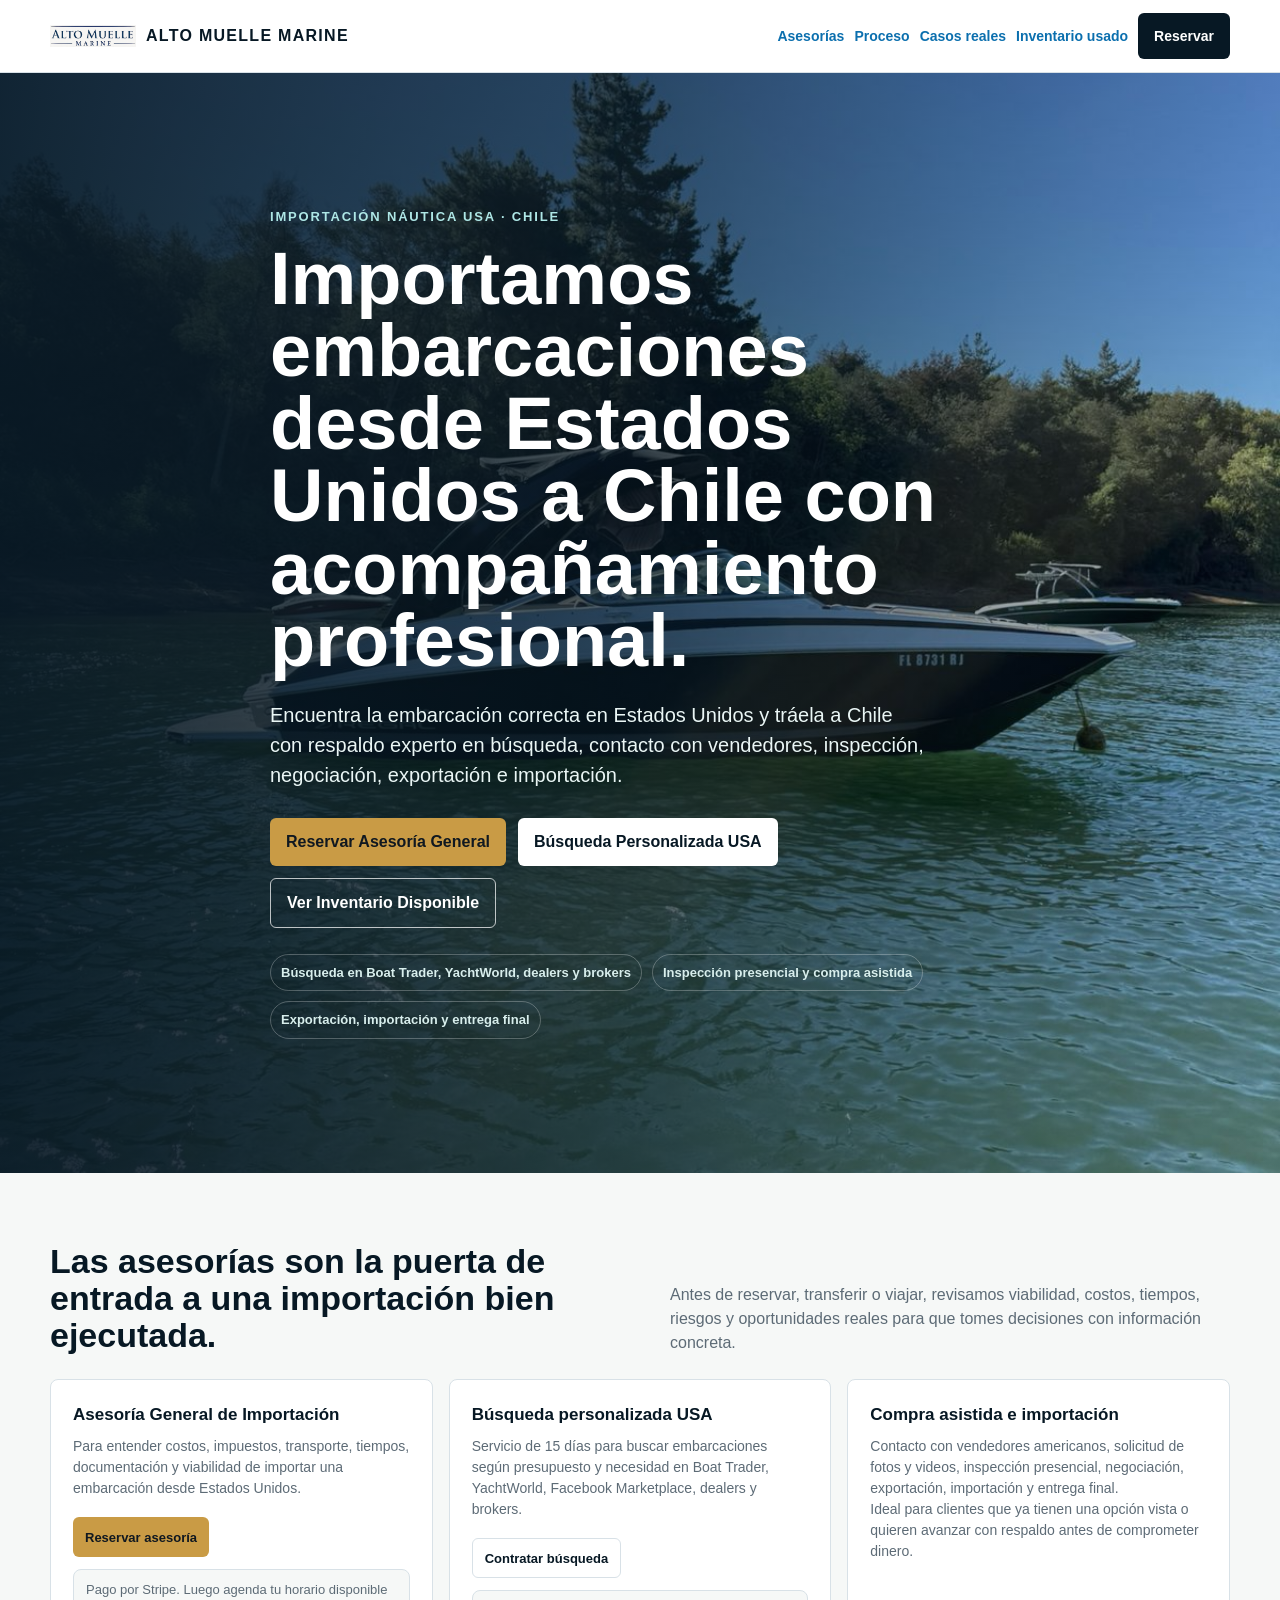
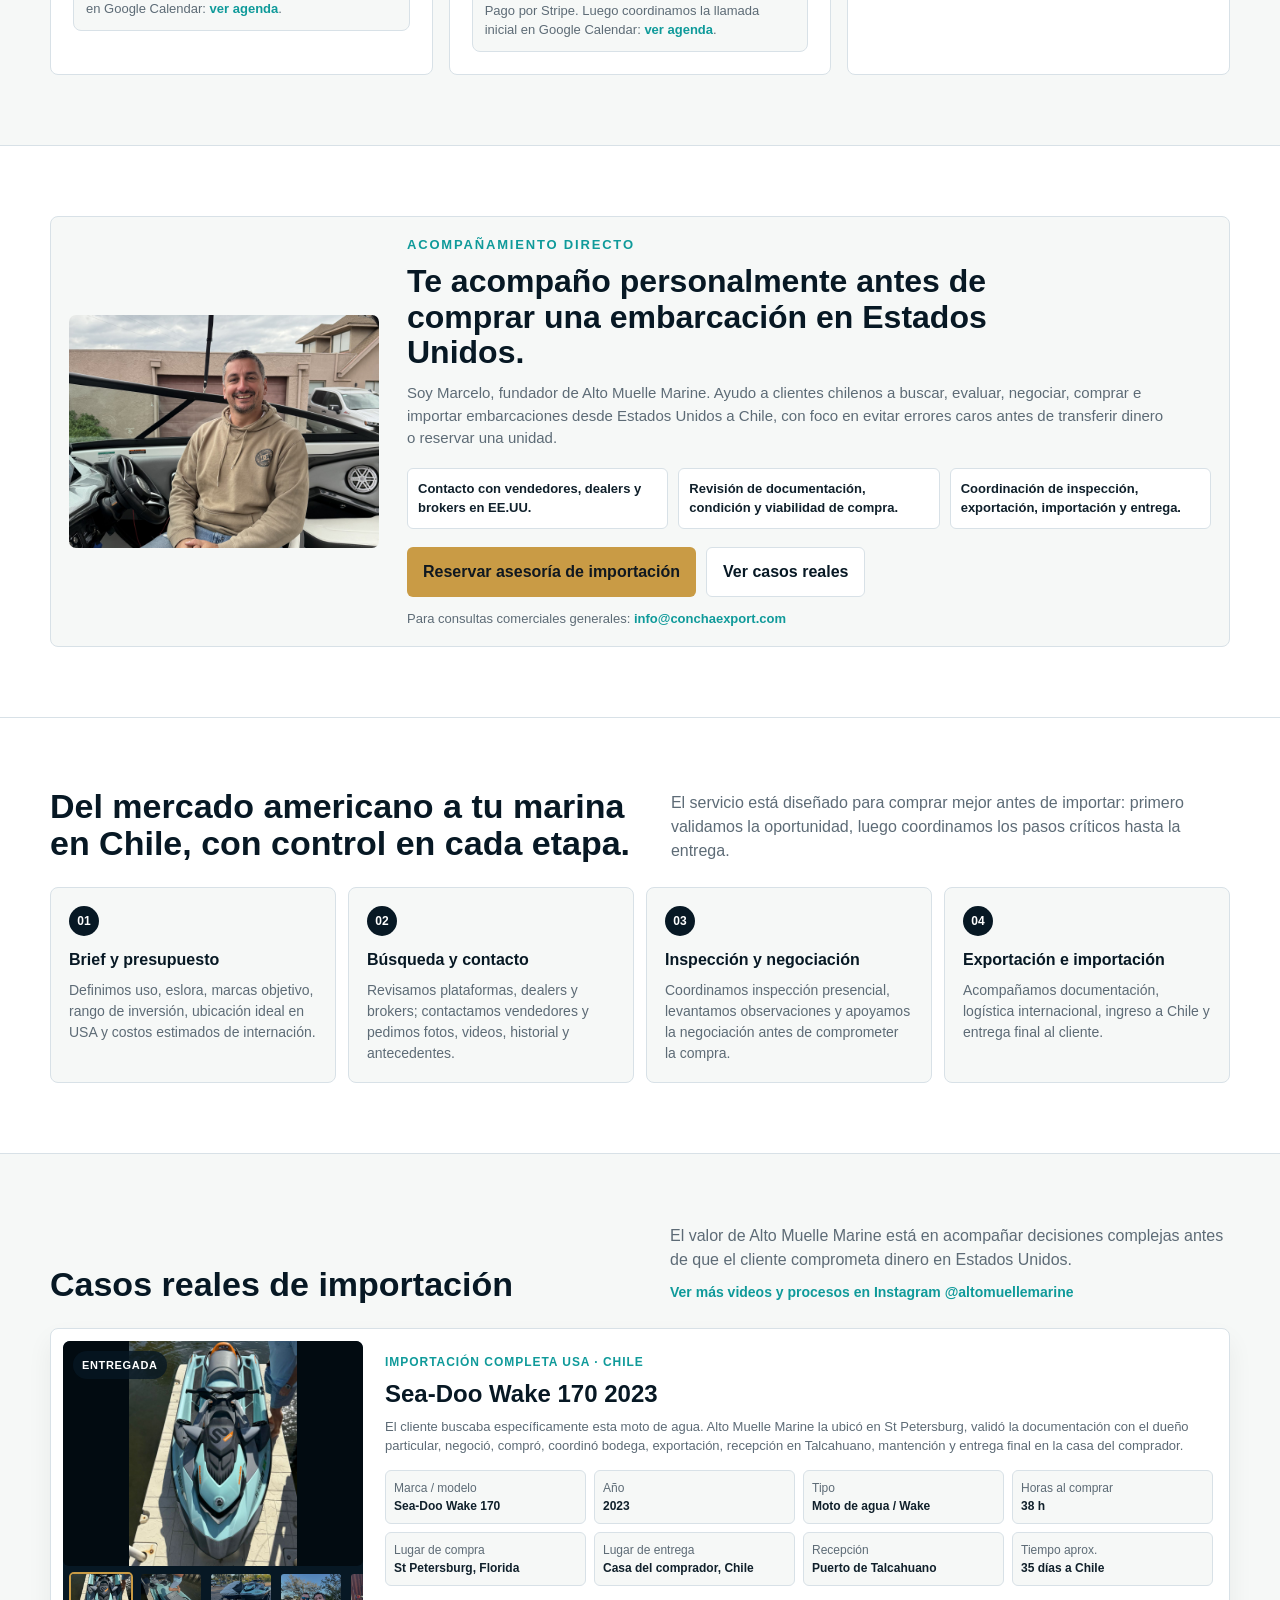
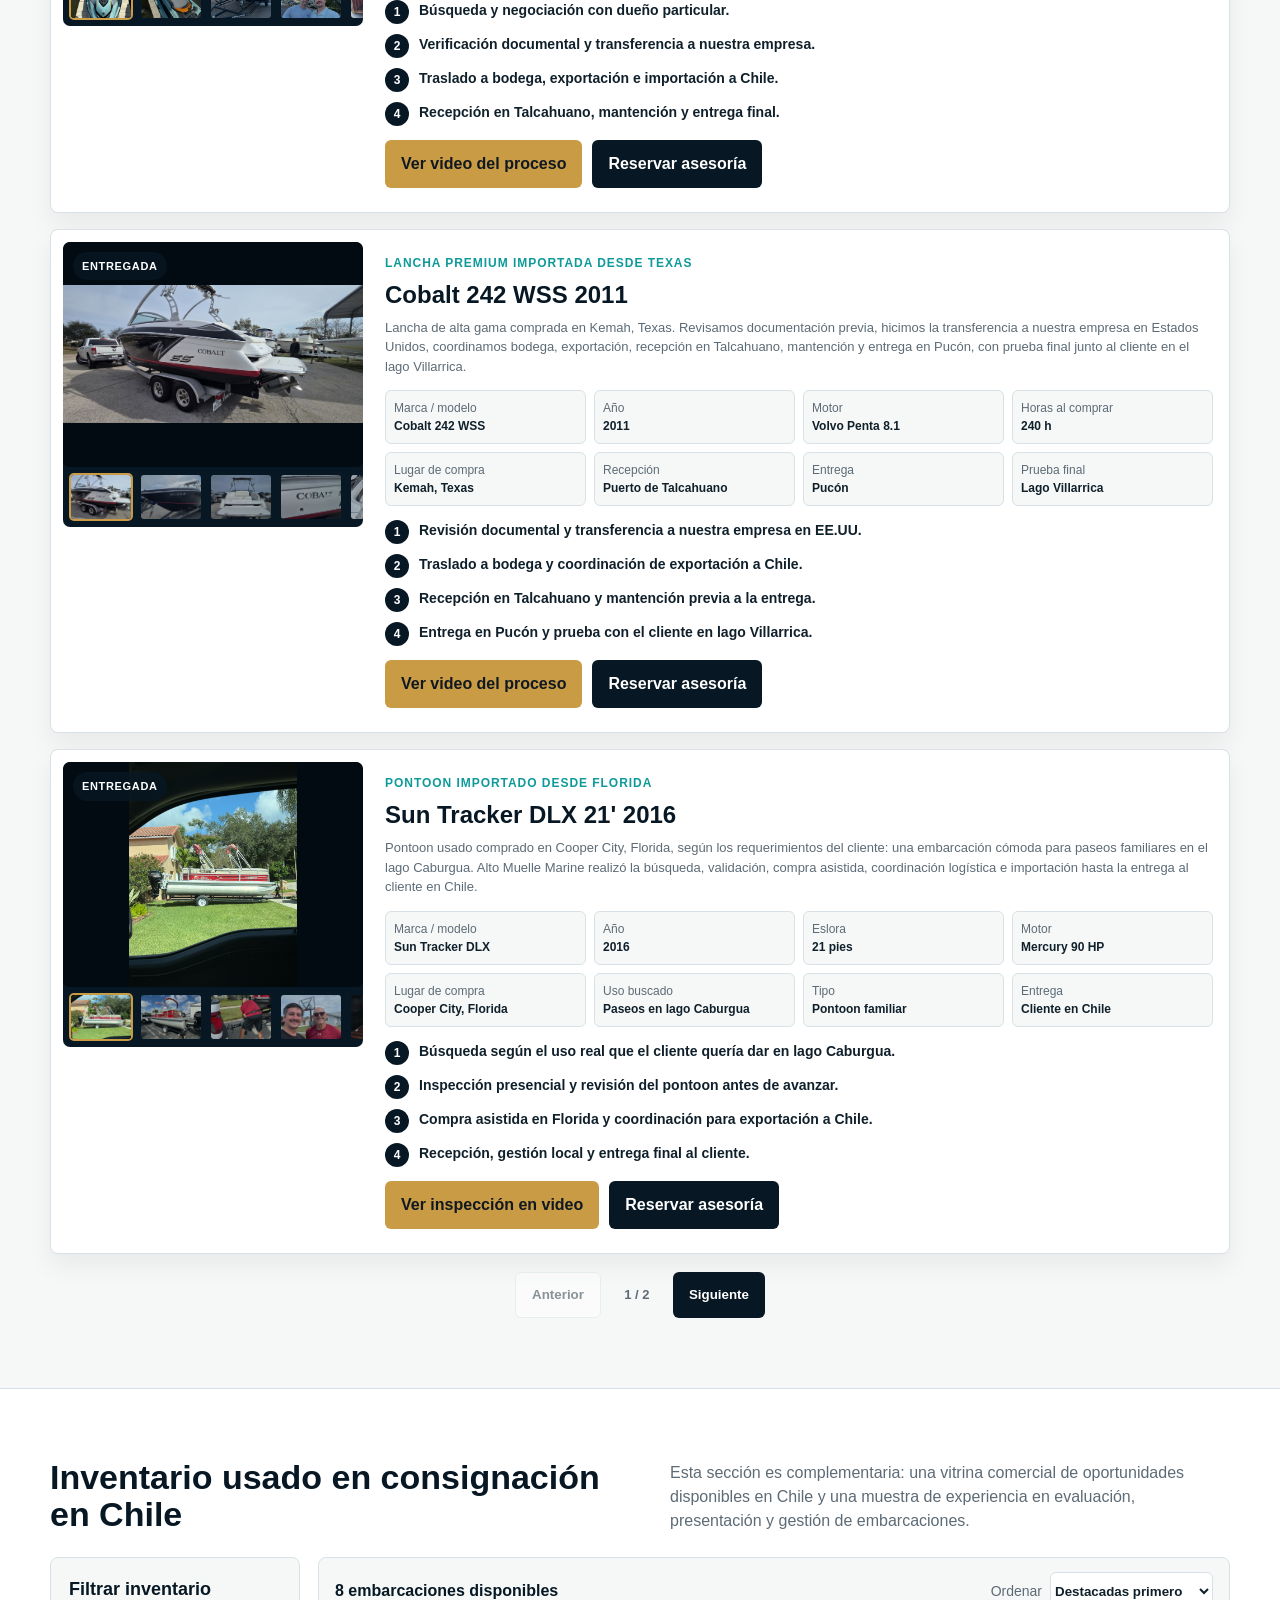
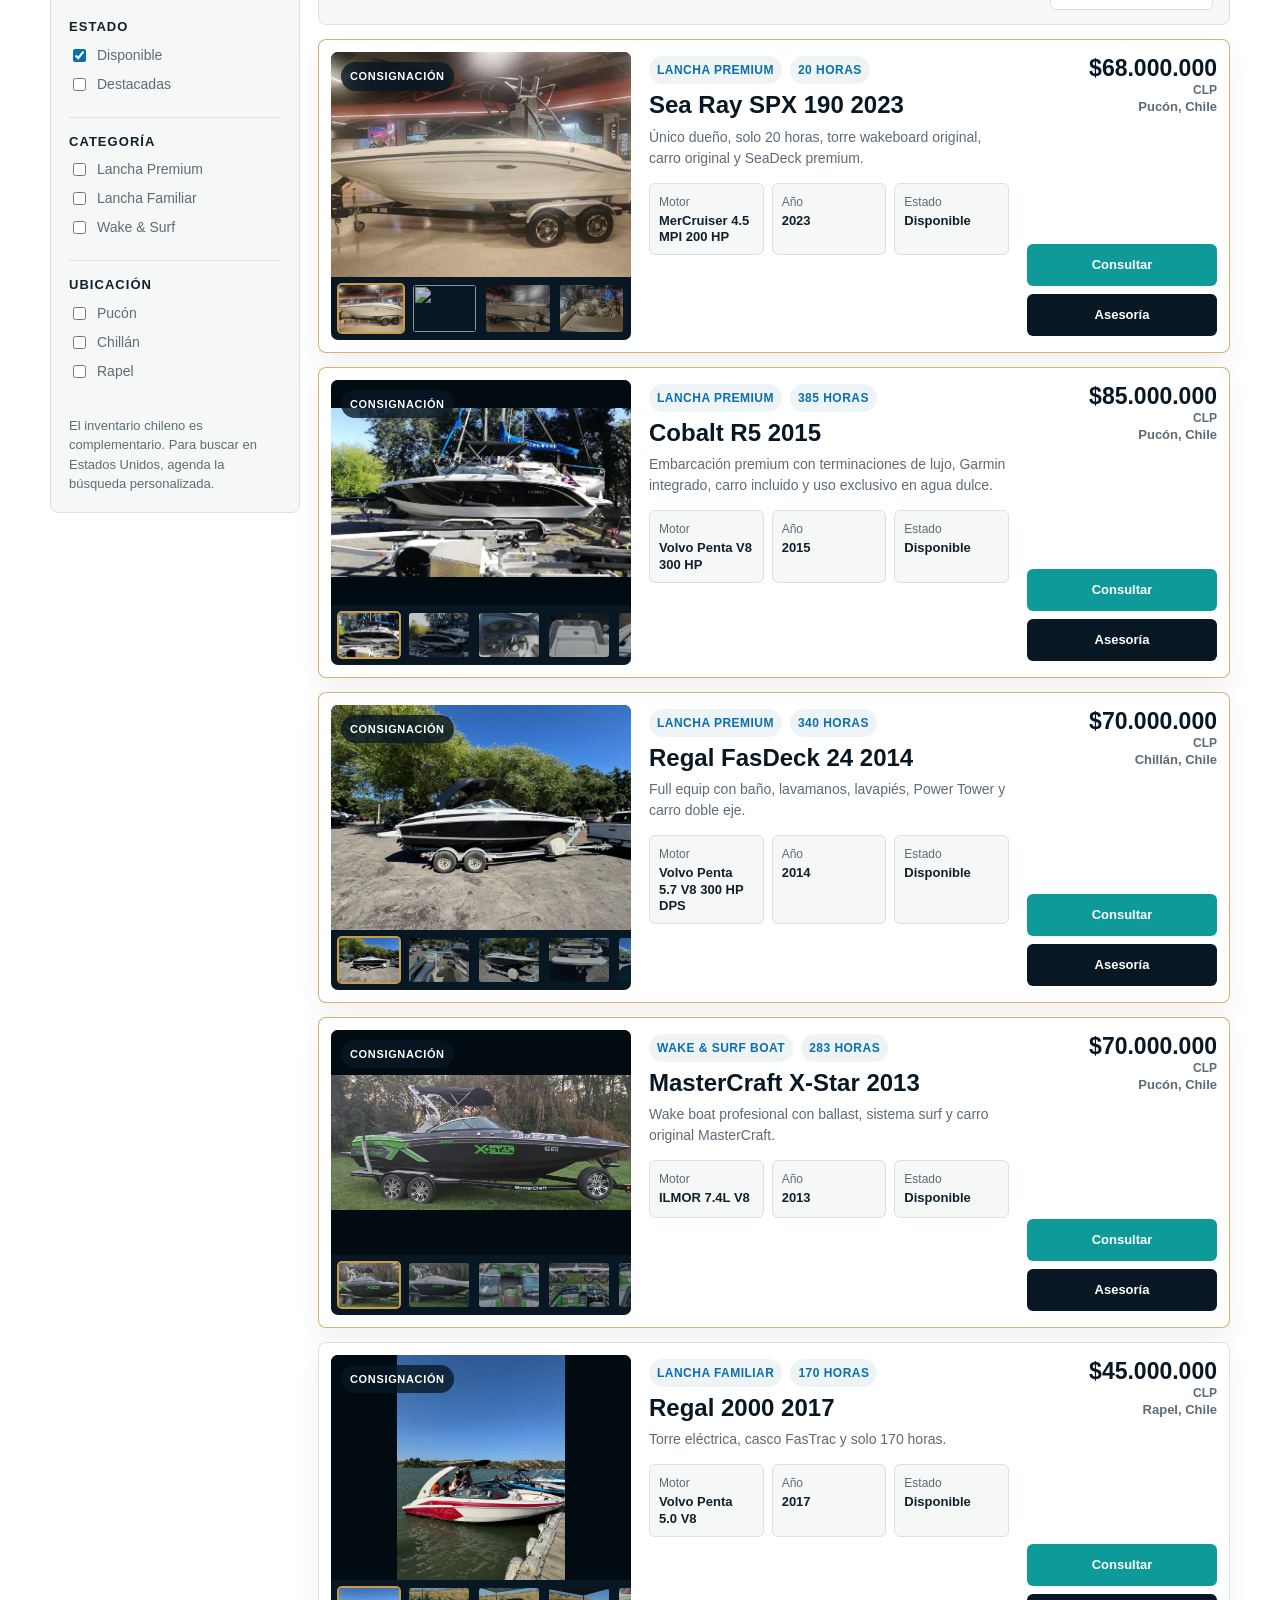
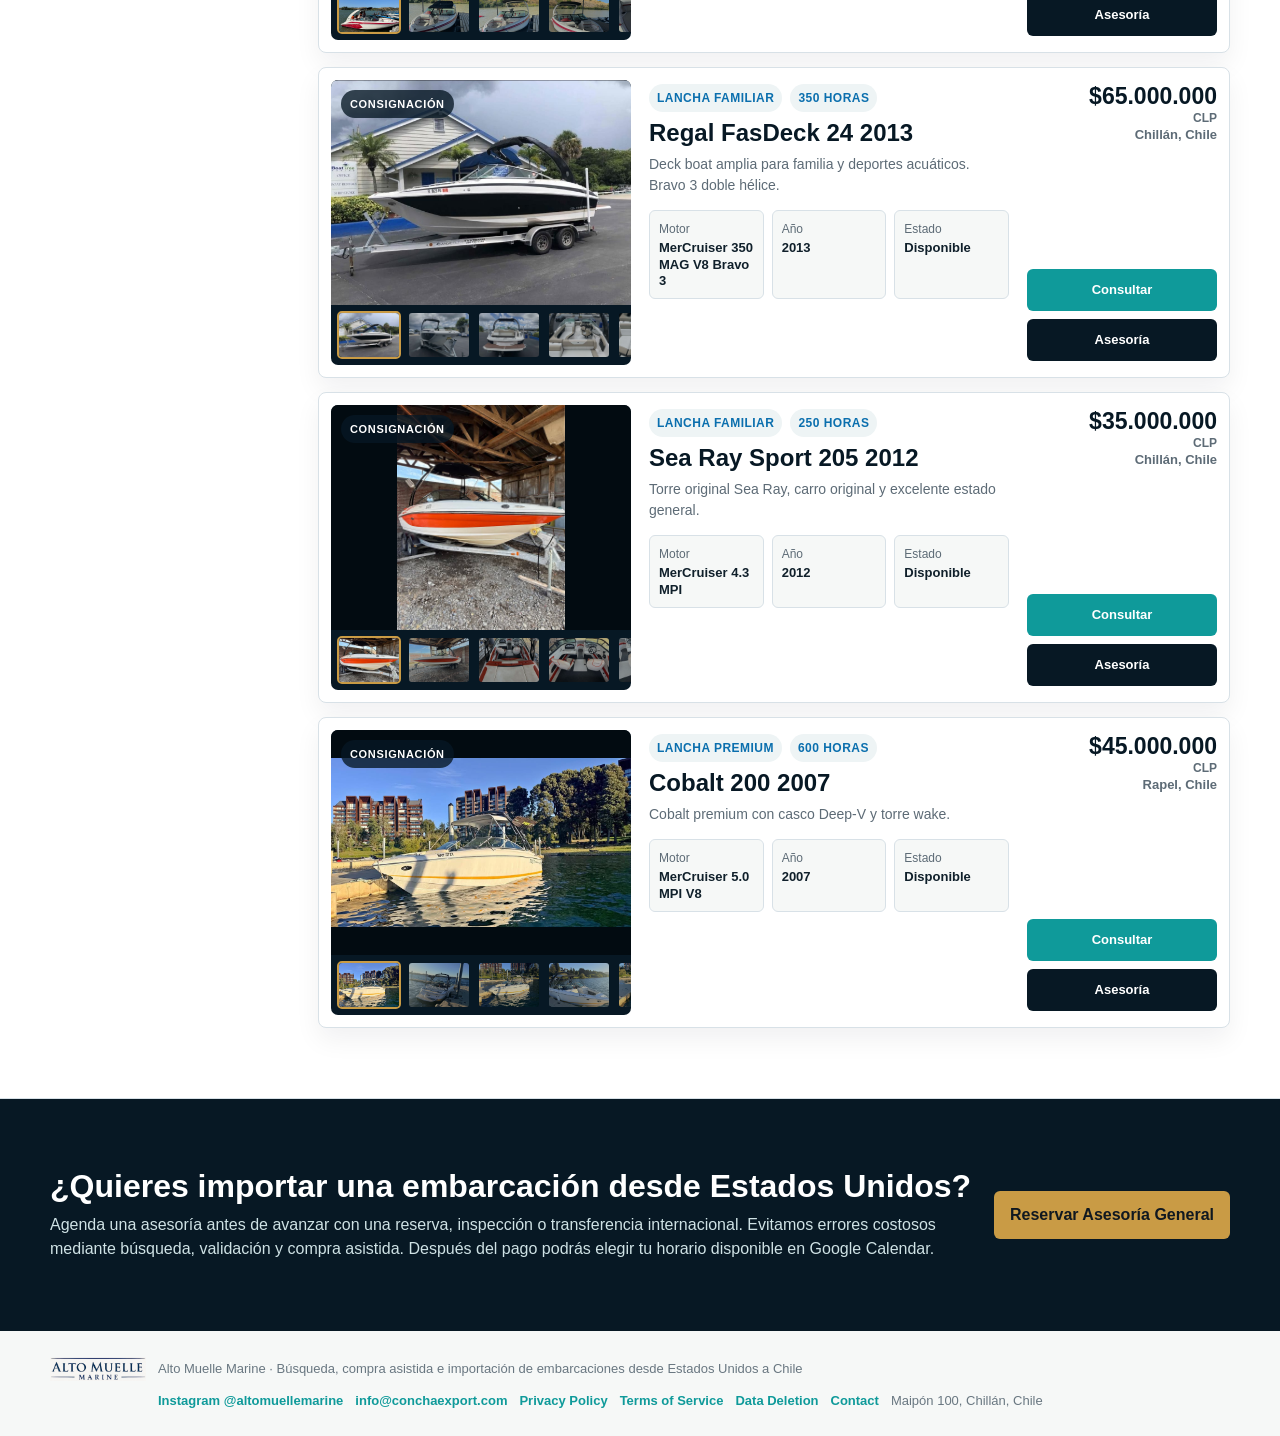
==== commit febd6ddb: "Agregar paginas legales para Meta App Review" ====
--- a/index.html
+++ b/index.html
@@ -2383,6 +2383,10 @@
     <div class="footer-links">
       <a href="https://www.instagram.com/altomuellemarine/" target="_blank" rel="noopener">Instagram @altomuellemarine</a>
       <a href="mailto:info@conchaexport.com">info@conchaexport.com</a>
+      <a href="/privacy/">Privacy Policy</a>
+      <a href="/terms/">Terms of Service</a>
+      <a href="/data-deletion/">Data Deletion</a>
+      <a href="mailto:info@conchaexport.com">Contact</a>
       <span>Maipón 100, Chillán, Chile</span>
     </div>
   </footer>
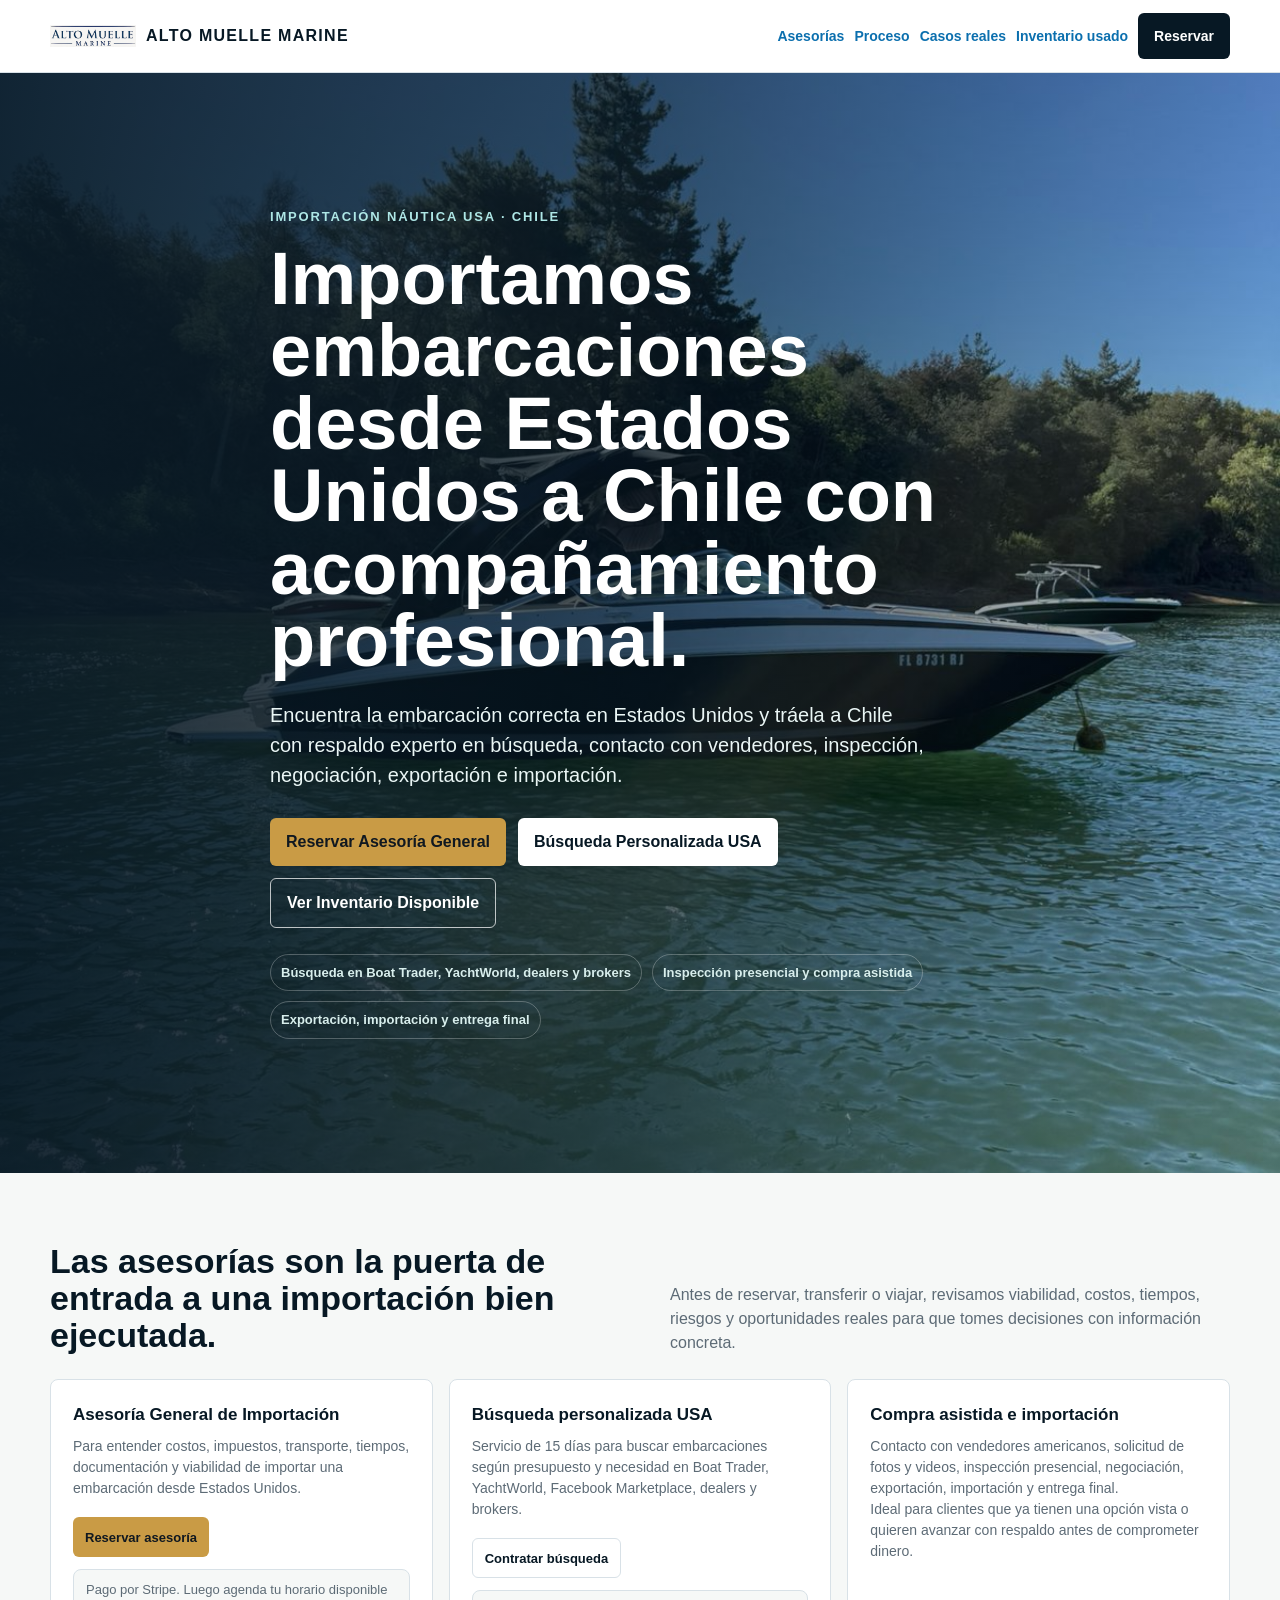
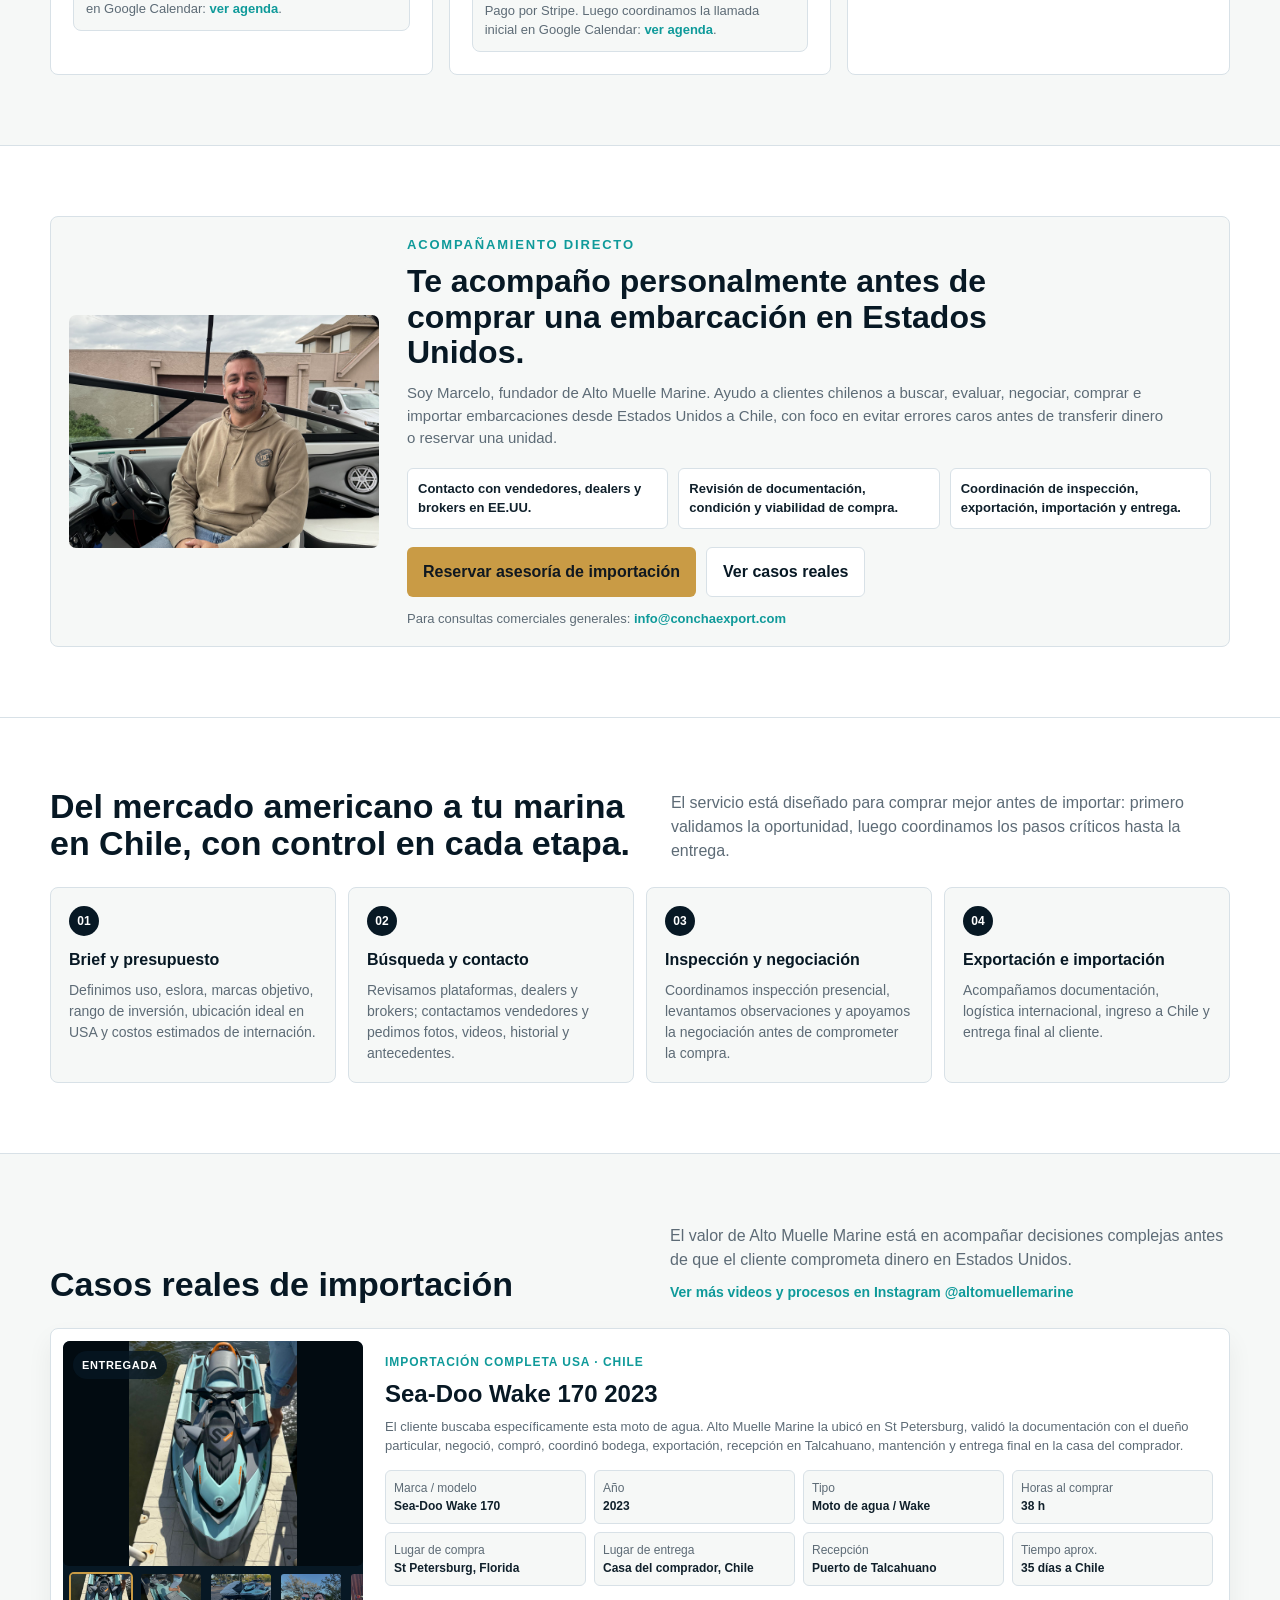
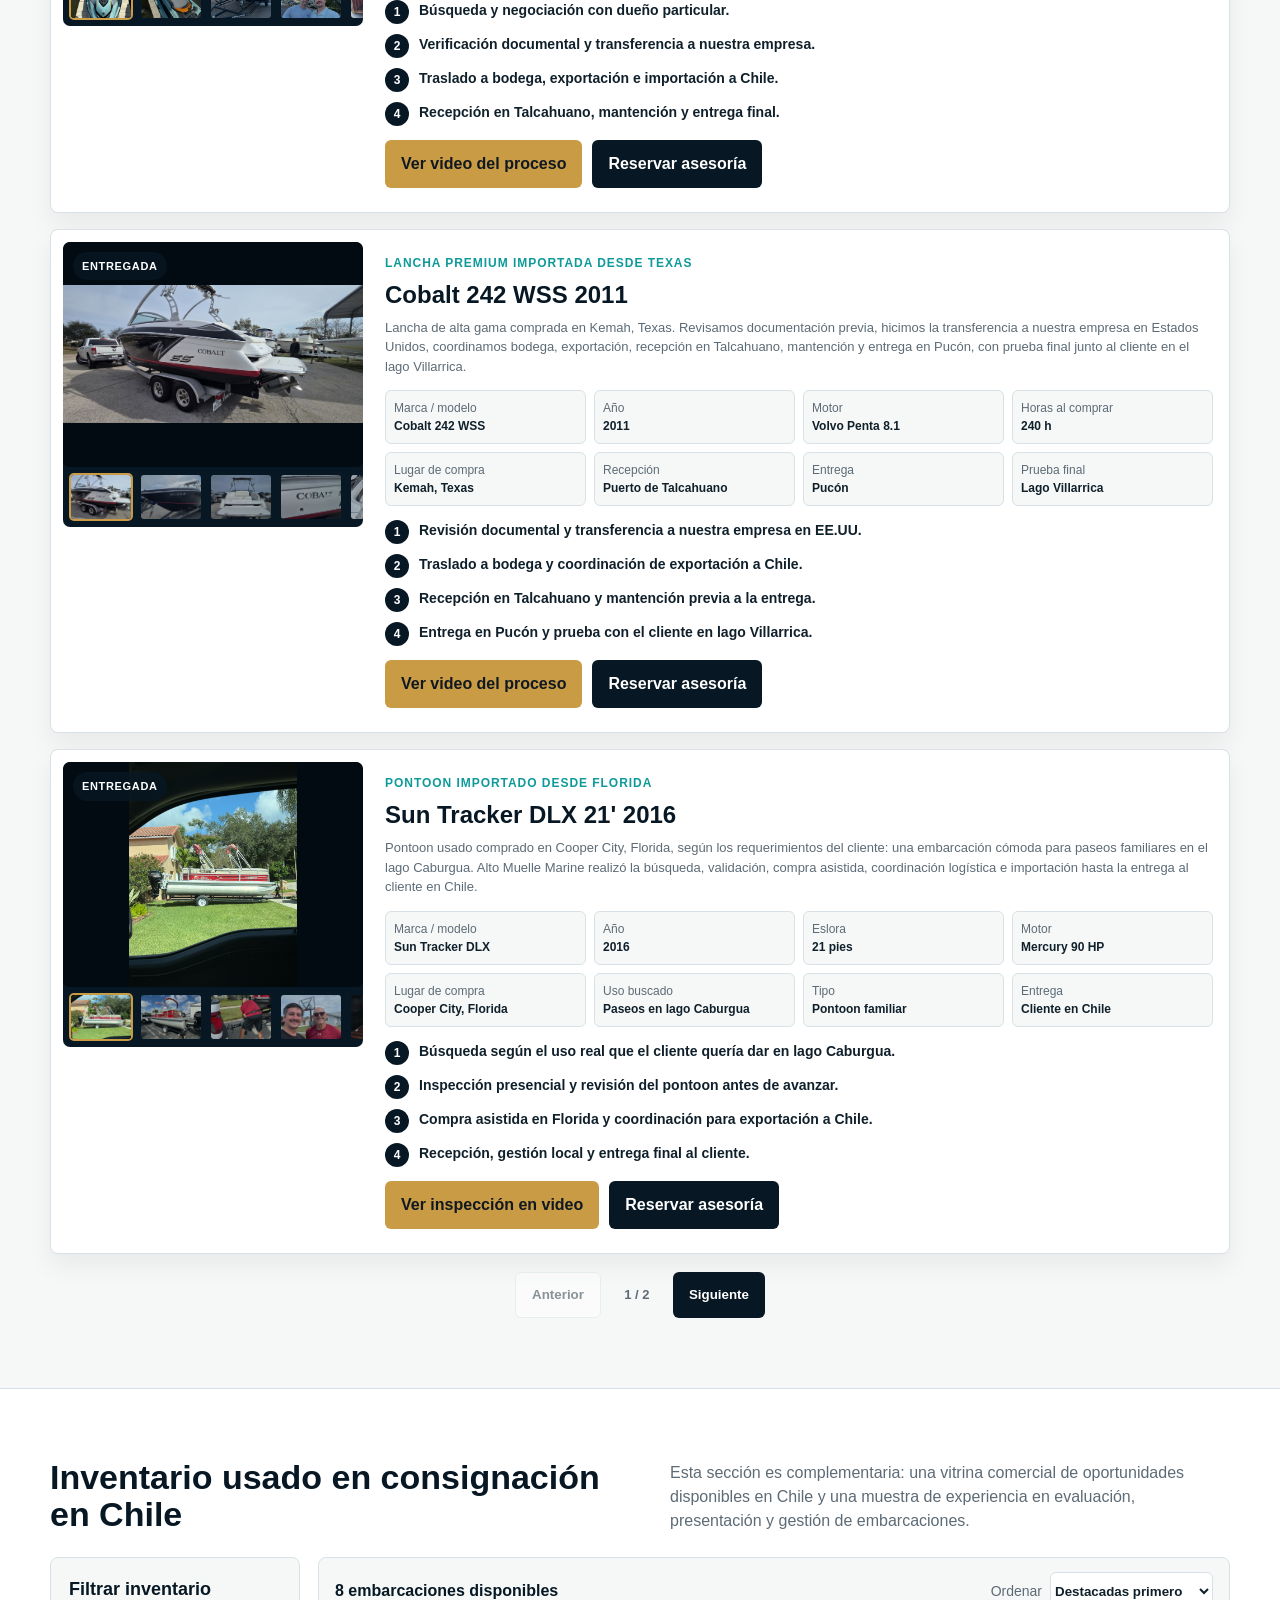
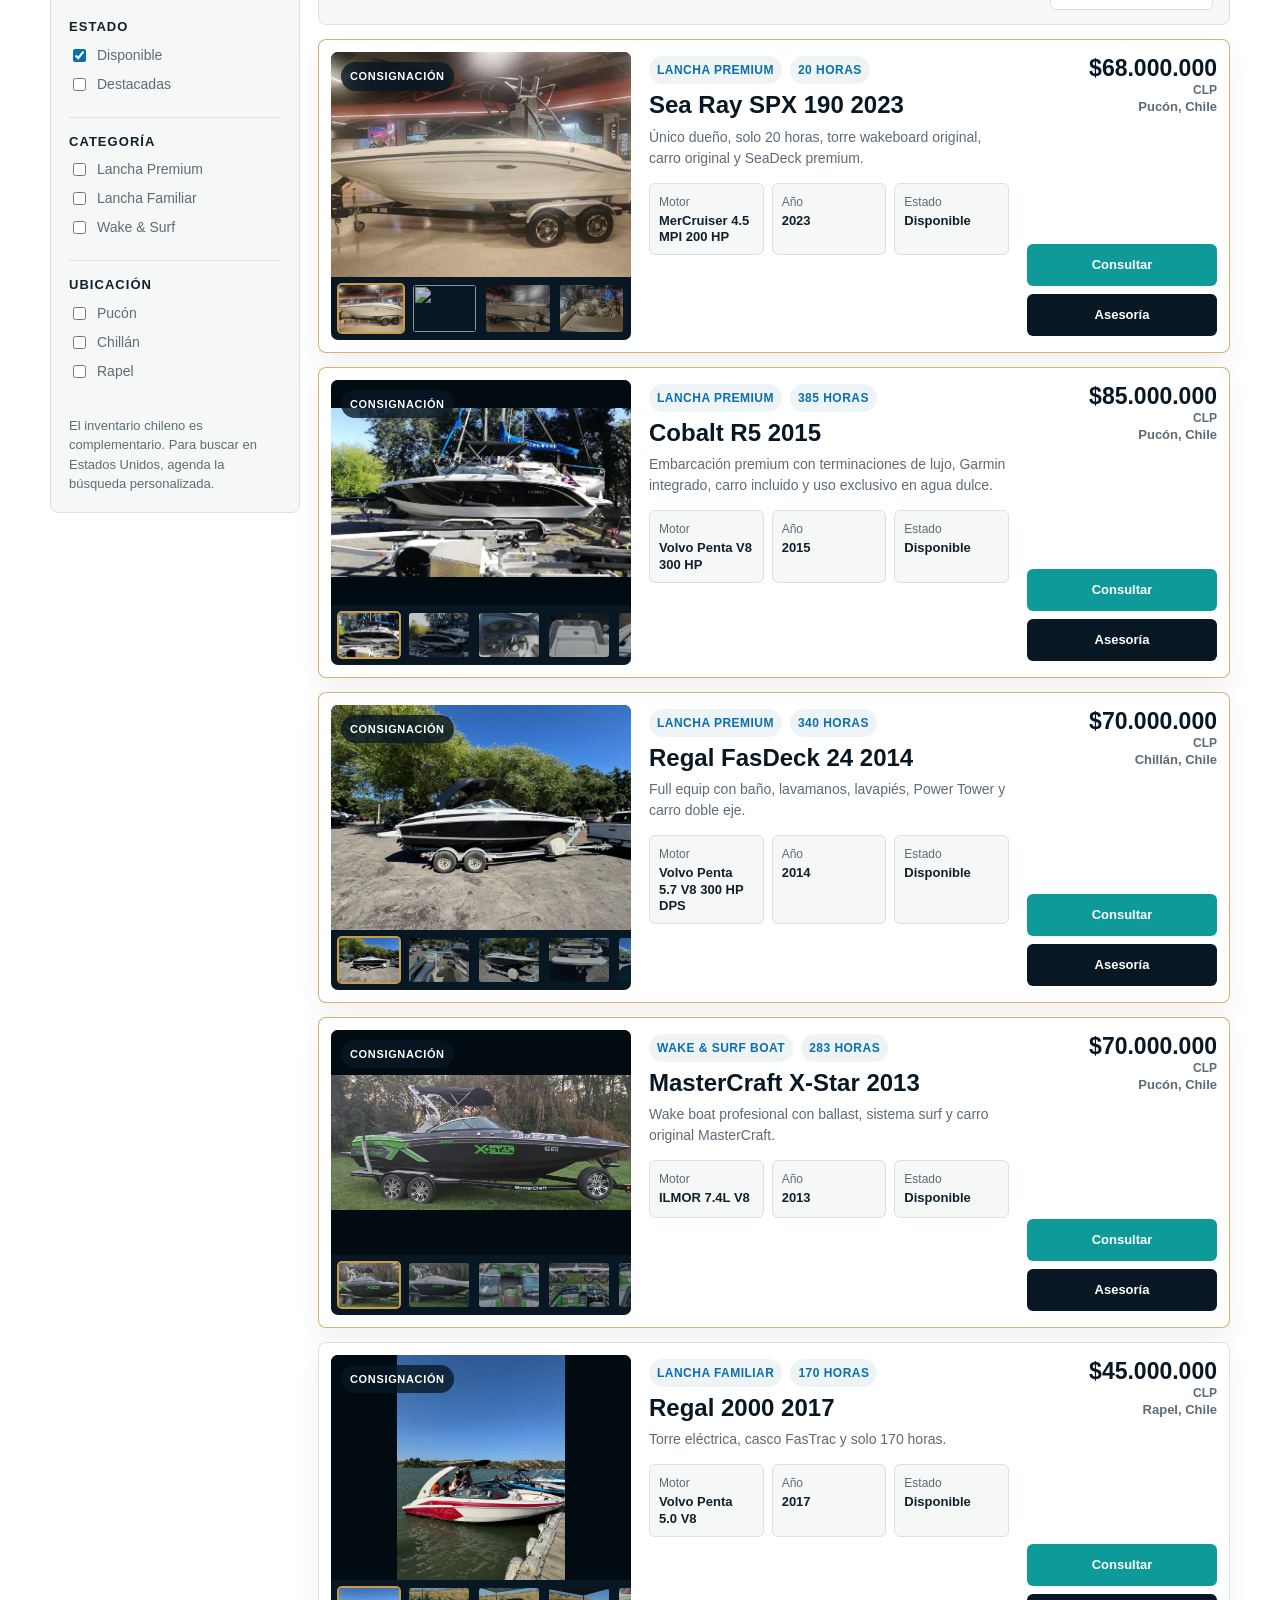
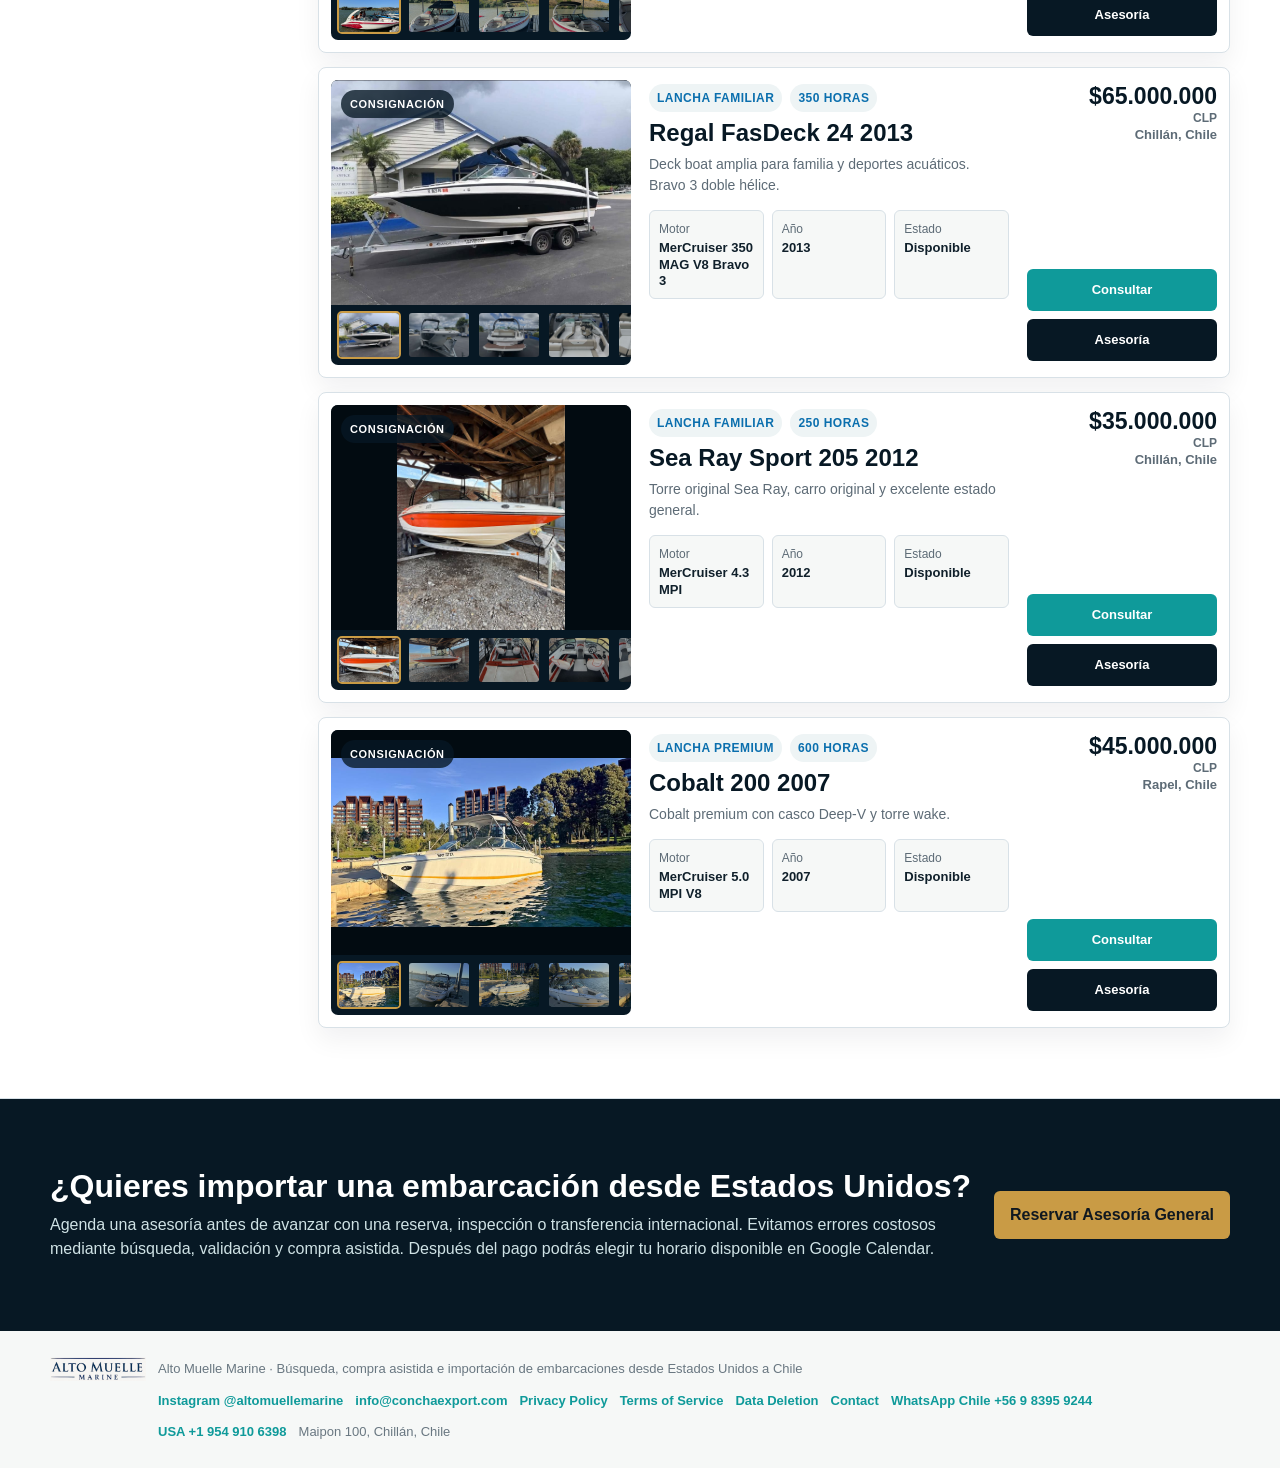
==== commit 434944b5: "Agregar telefonos y direccion legal" ====
--- a/index.html
+++ b/index.html
@@ -20,9 +20,25 @@
       "url": "https://altomuellemarine.com/",
       "areaServed": ["Chile", "United States"],
       "telephone": "+56983959244",
+      "contactPoint": [
+        {
+          "@type": "ContactPoint",
+          "telephone": "+56983959244",
+          "contactType": "customer service",
+          "areaServed": "CL",
+          "availableLanguage": ["Spanish"]
+        },
+        {
+          "@type": "ContactPoint",
+          "telephone": "+19549106398",
+          "contactType": "customer service",
+          "areaServed": "US",
+          "availableLanguage": ["Spanish", "English"]
+        }
+      ],
       "address": {
         "@type": "PostalAddress",
-        "streetAddress": "Maipón 100",
+        "streetAddress": "Maipon 100",
         "addressLocality": "Chillán",
         "addressCountry": "CL"
       },
@@ -2387,7 +2403,9 @@
       <a href="/terms/">Terms of Service</a>
       <a href="/data-deletion/">Data Deletion</a>
       <a href="mailto:info@conchaexport.com">Contact</a>
-      <span>Maipón 100, Chillán, Chile</span>
+      <a href="https://wa.me/56983959244" target="_blank" rel="noopener">WhatsApp Chile +56 9 8395 9244</a>
+      <a href="tel:+19549106398">USA +1 954 910 6398</a>
+      <span>Maipon 100, Chillán, Chile</span>
     </div>
   </footer>
 
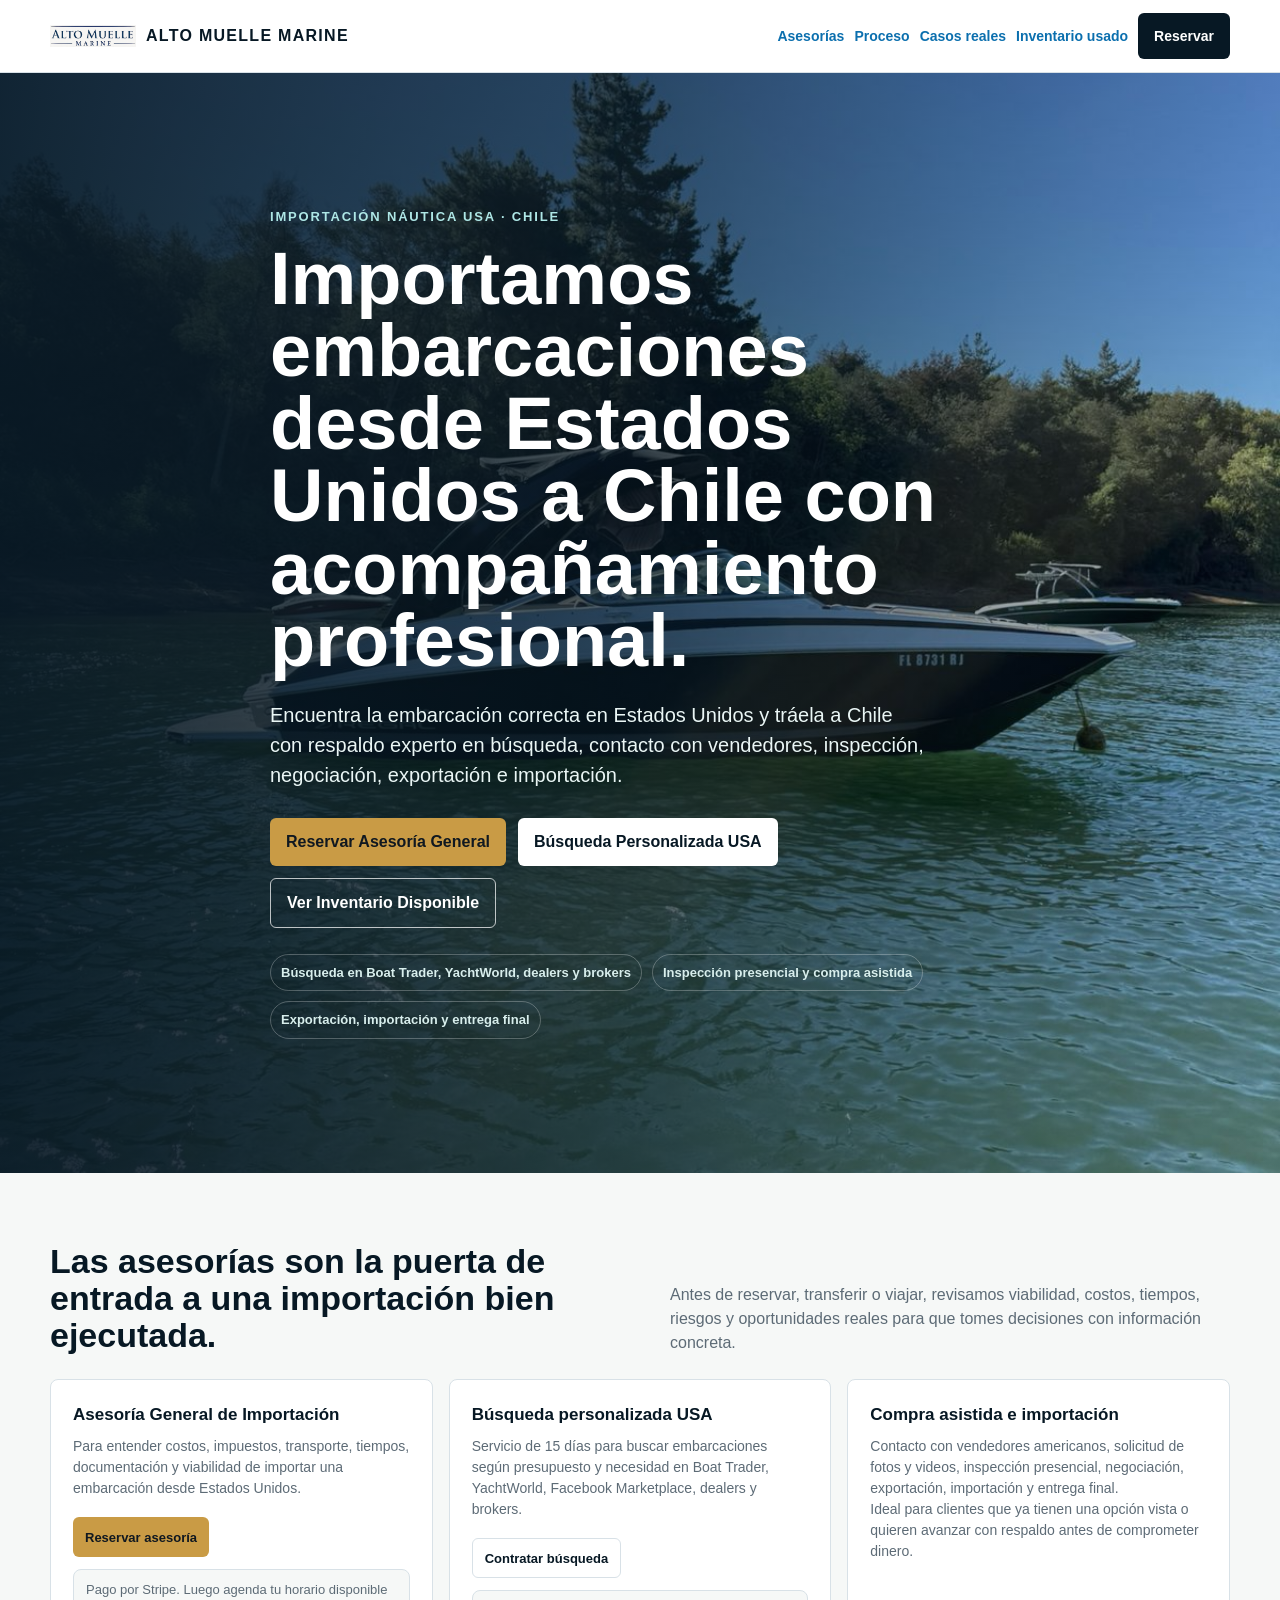
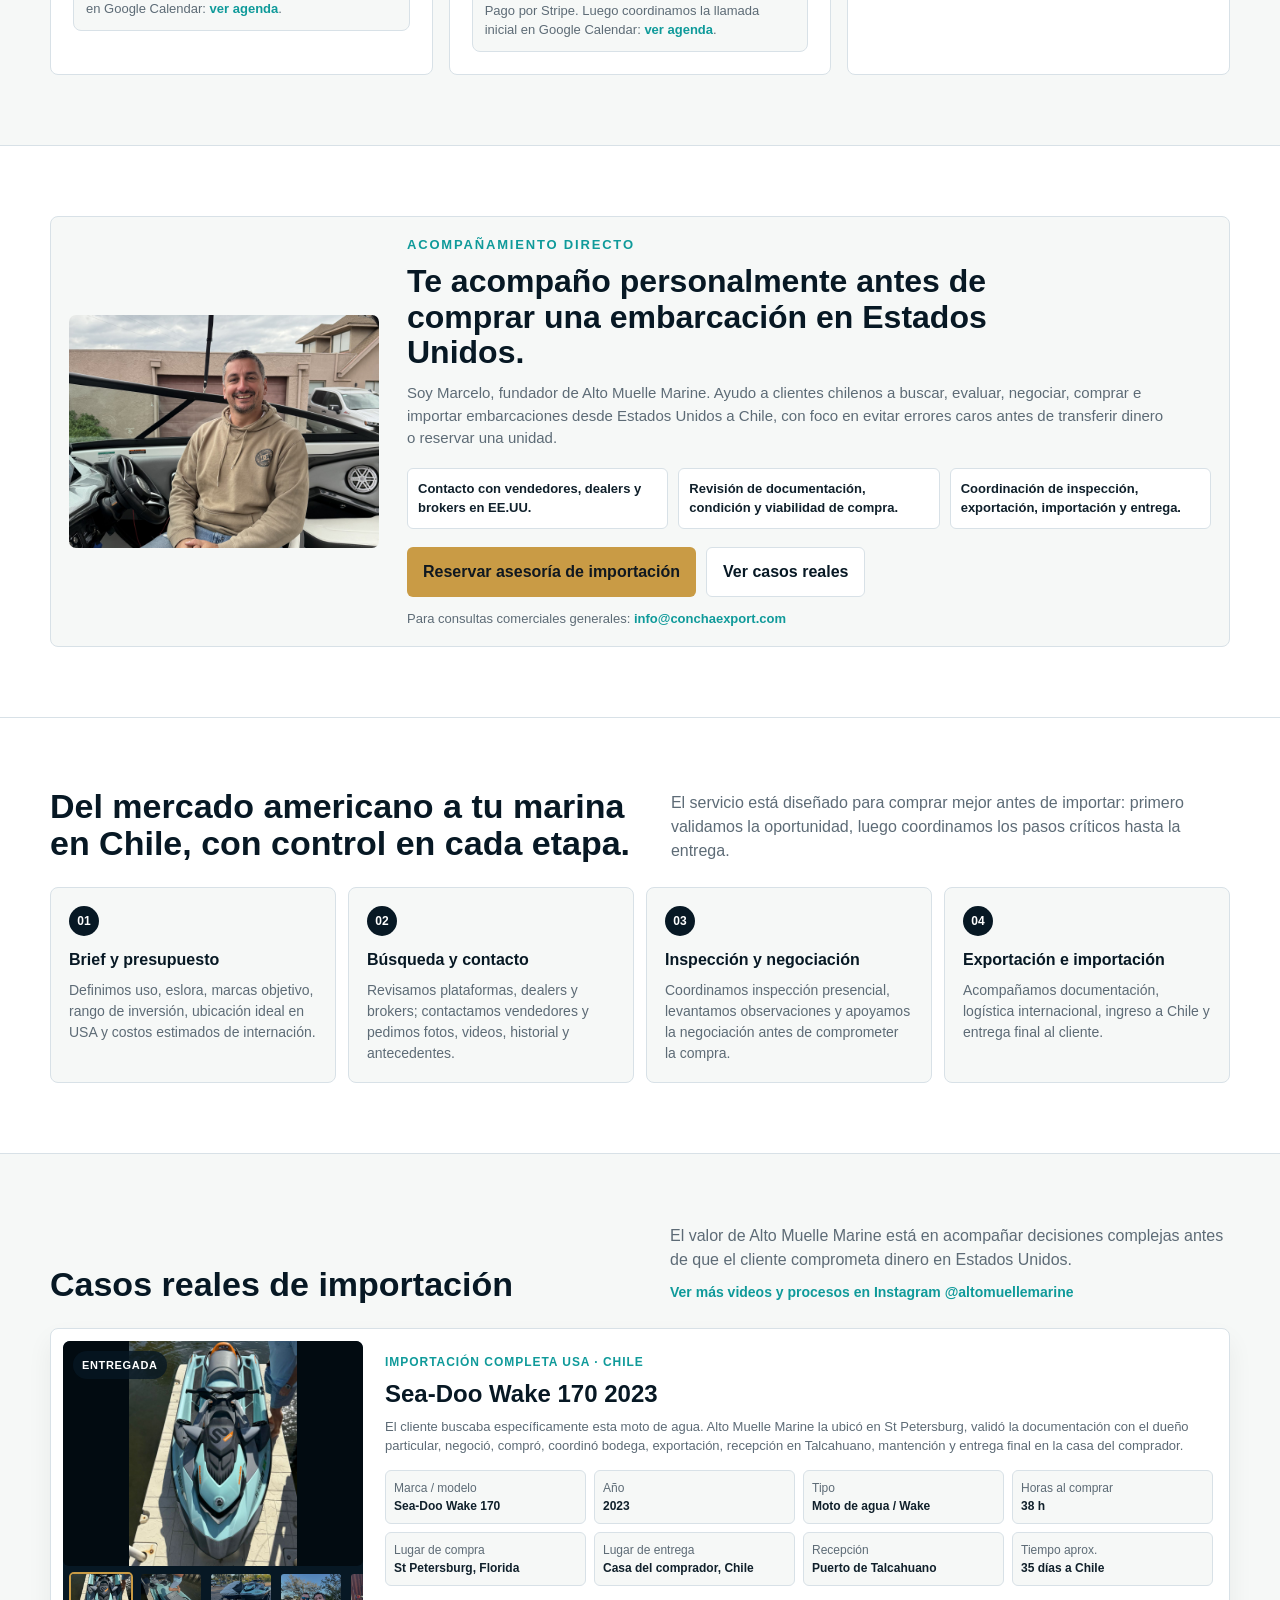
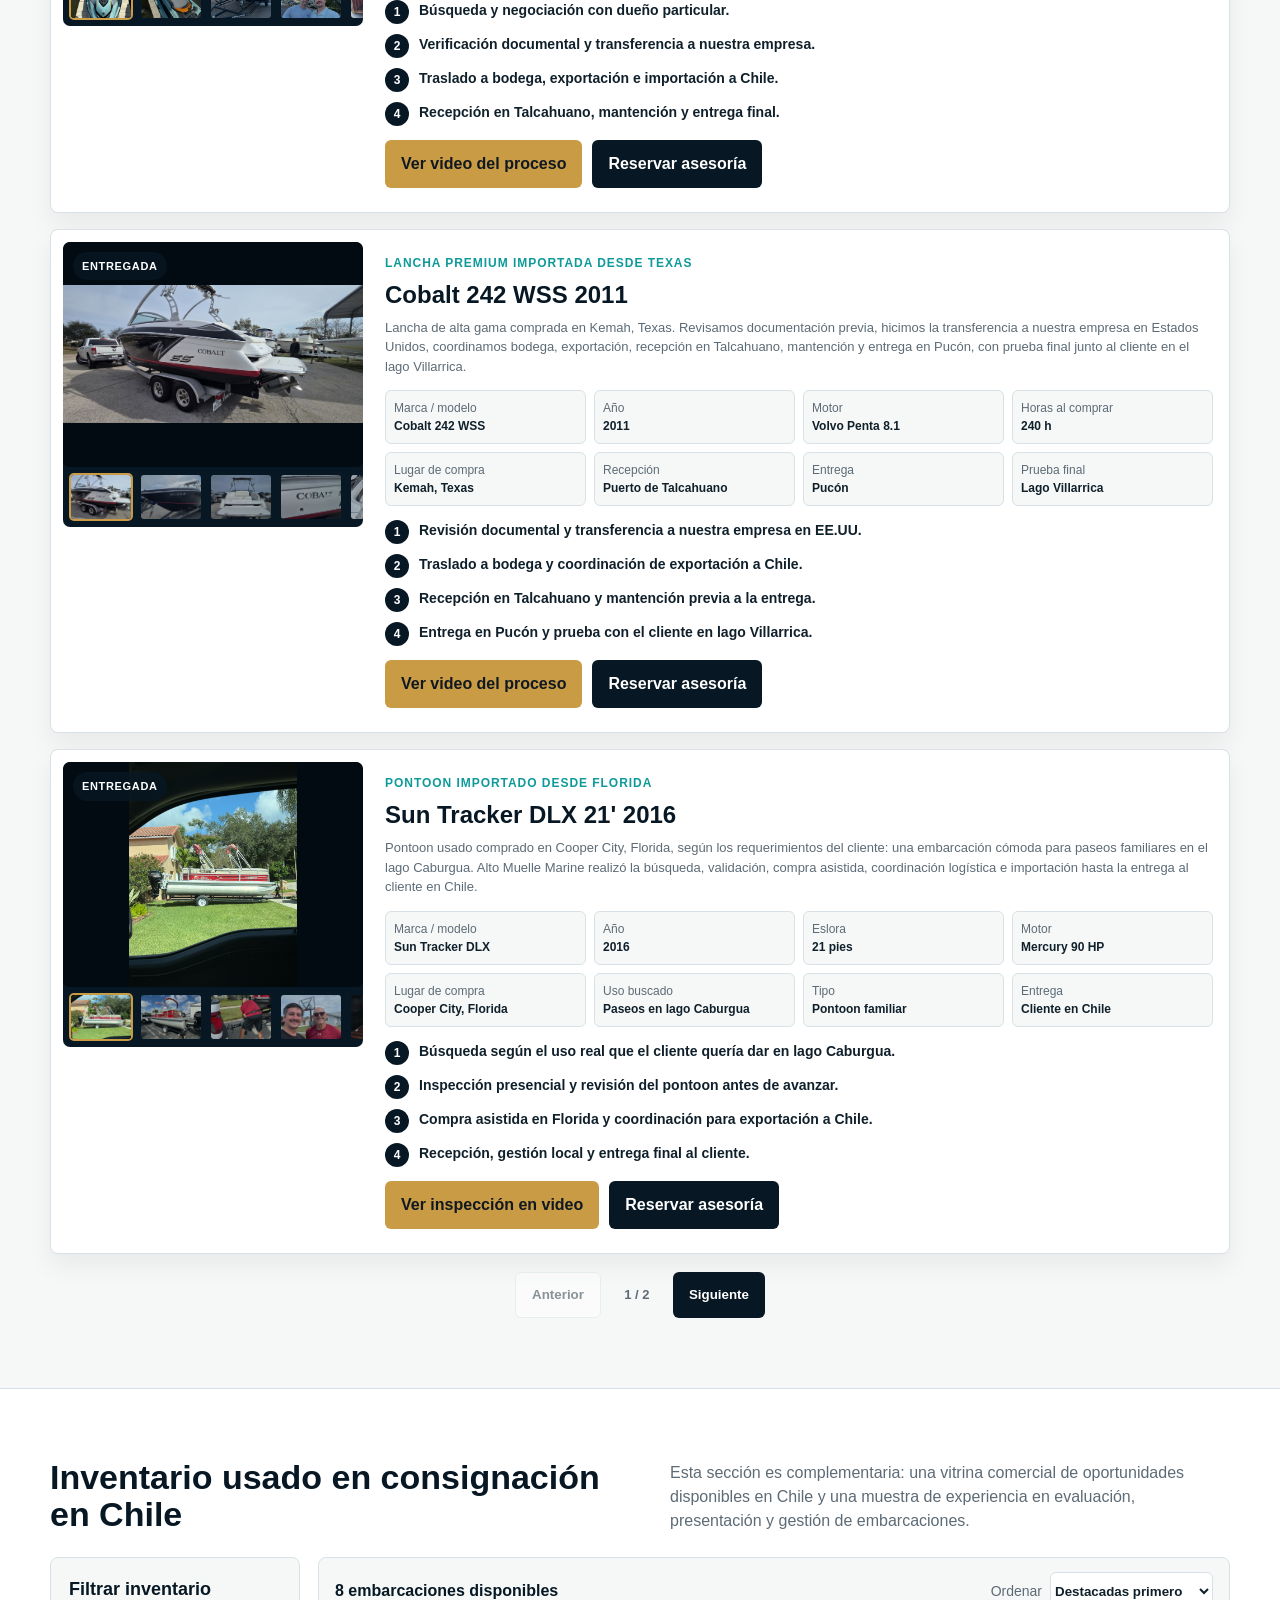
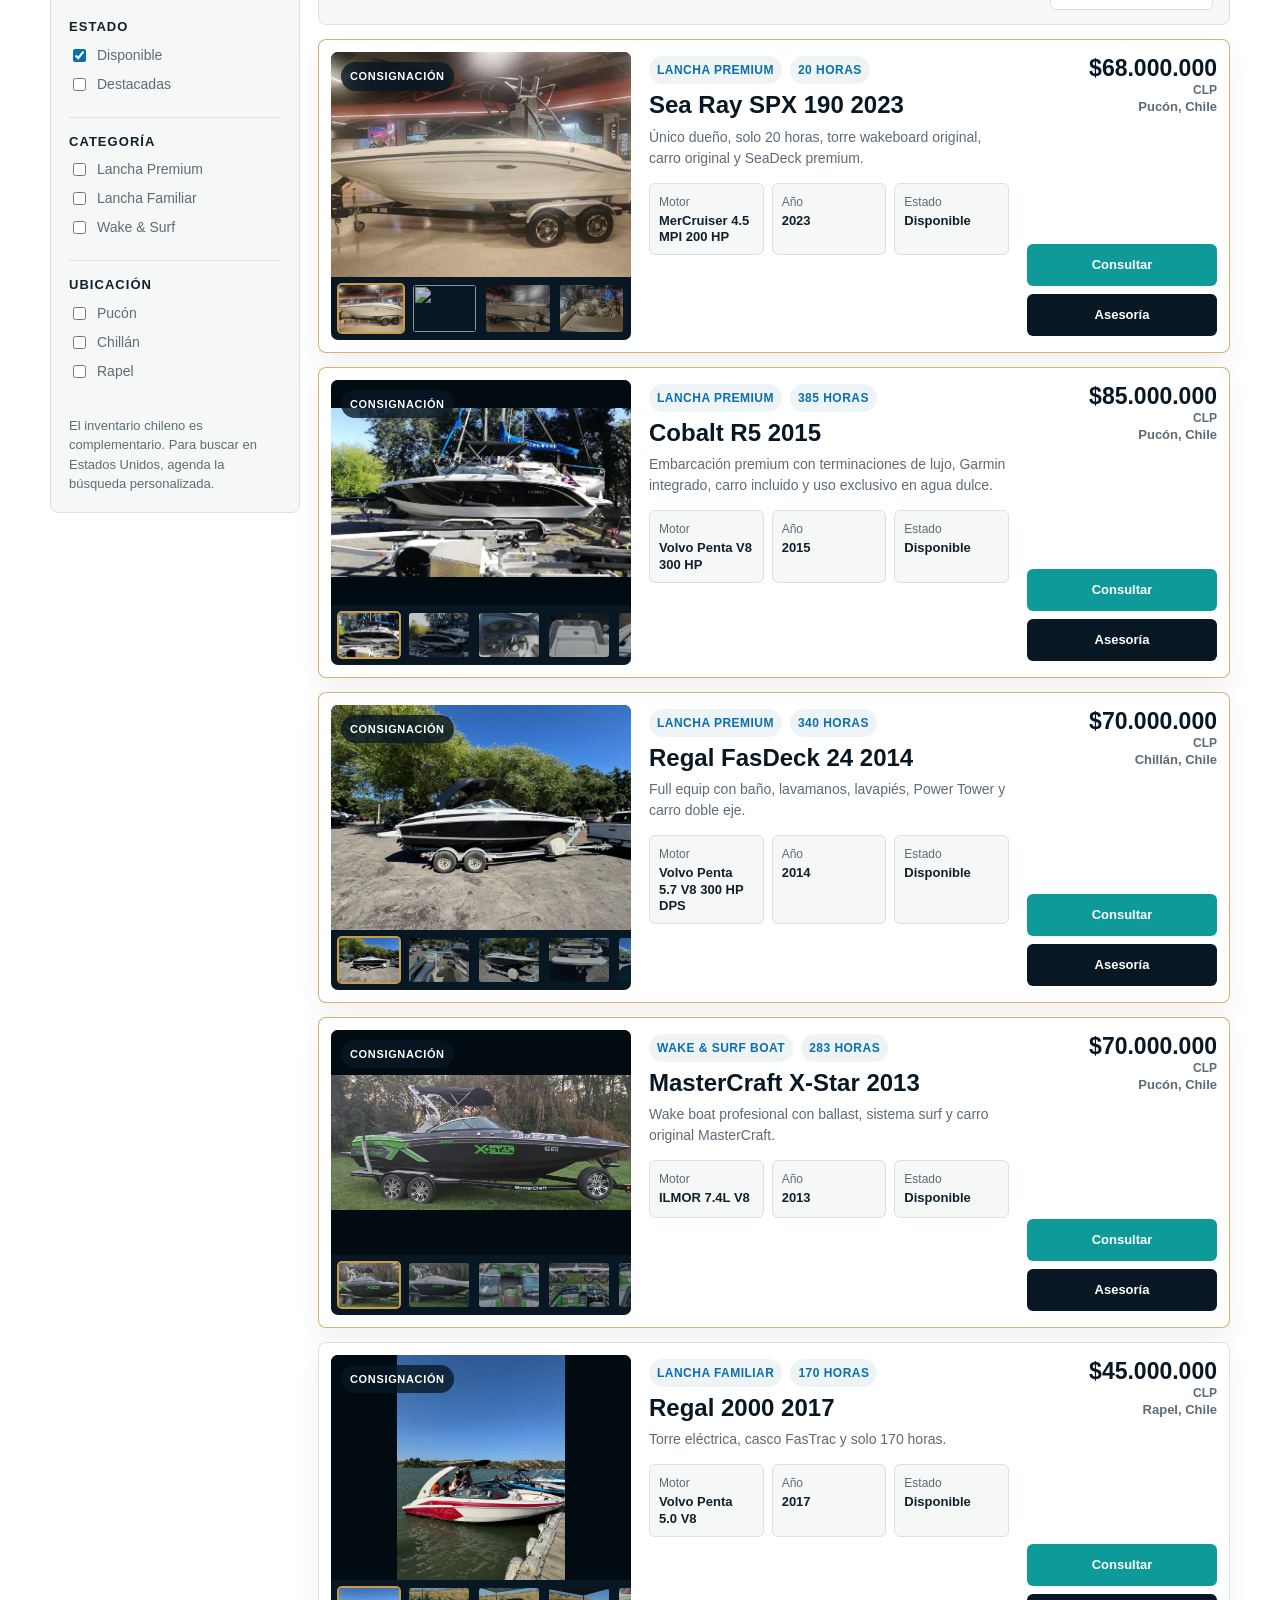
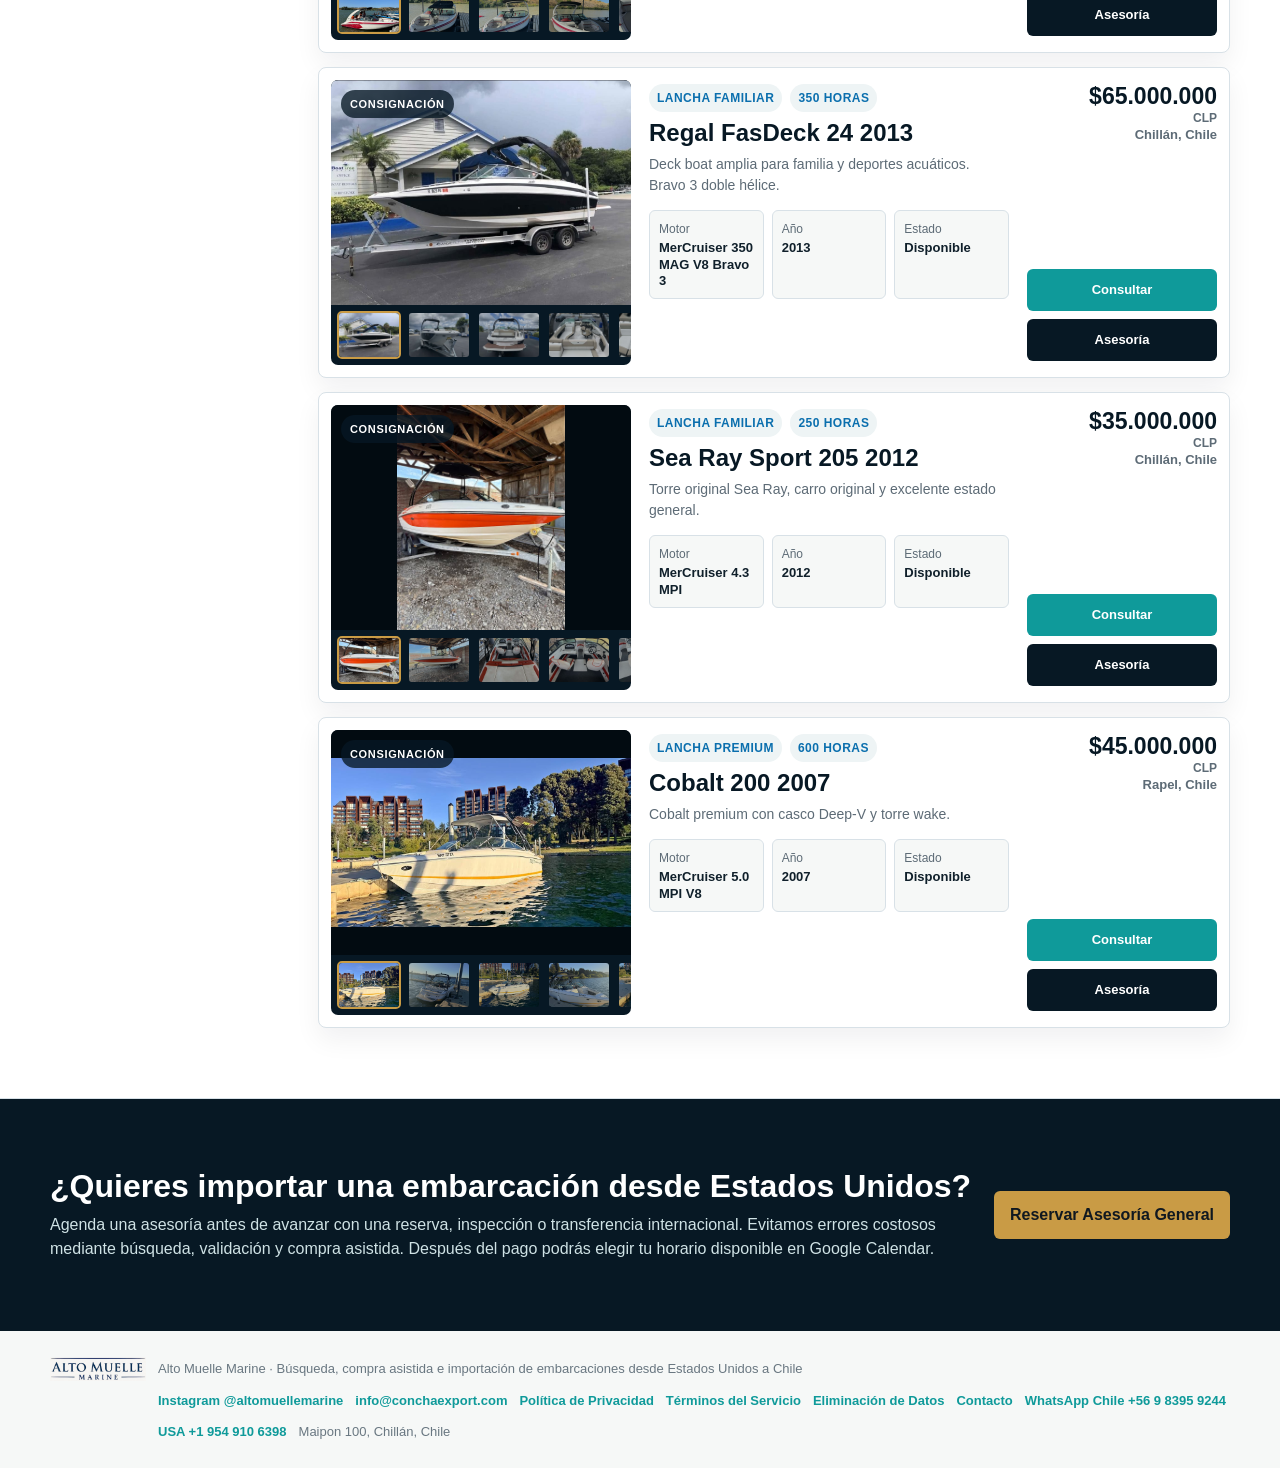
==== commit 4a585af9: "Traducir paginas legales y documentar Stripe" ====
--- a/index.html
+++ b/index.html
@@ -2399,10 +2399,10 @@
     <div class="footer-links">
       <a href="https://www.instagram.com/altomuellemarine/" target="_blank" rel="noopener">Instagram @altomuellemarine</a>
       <a href="mailto:info@conchaexport.com">info@conchaexport.com</a>
-      <a href="/privacy/">Privacy Policy</a>
-      <a href="/terms/">Terms of Service</a>
-      <a href="/data-deletion/">Data Deletion</a>
-      <a href="mailto:info@conchaexport.com">Contact</a>
+      <a href="/privacy/">Política de Privacidad</a>
+      <a href="/terms/">Términos del Servicio</a>
+      <a href="/data-deletion/">Eliminación de Datos</a>
+      <a href="mailto:info@conchaexport.com">Contacto</a>
       <a href="https://wa.me/56983959244" target="_blank" rel="noopener">WhatsApp Chile +56 9 8395 9244</a>
       <a href="tel:+19549106398">USA +1 954 910 6398</a>
       <span>Maipon 100, Chillán, Chile</span>
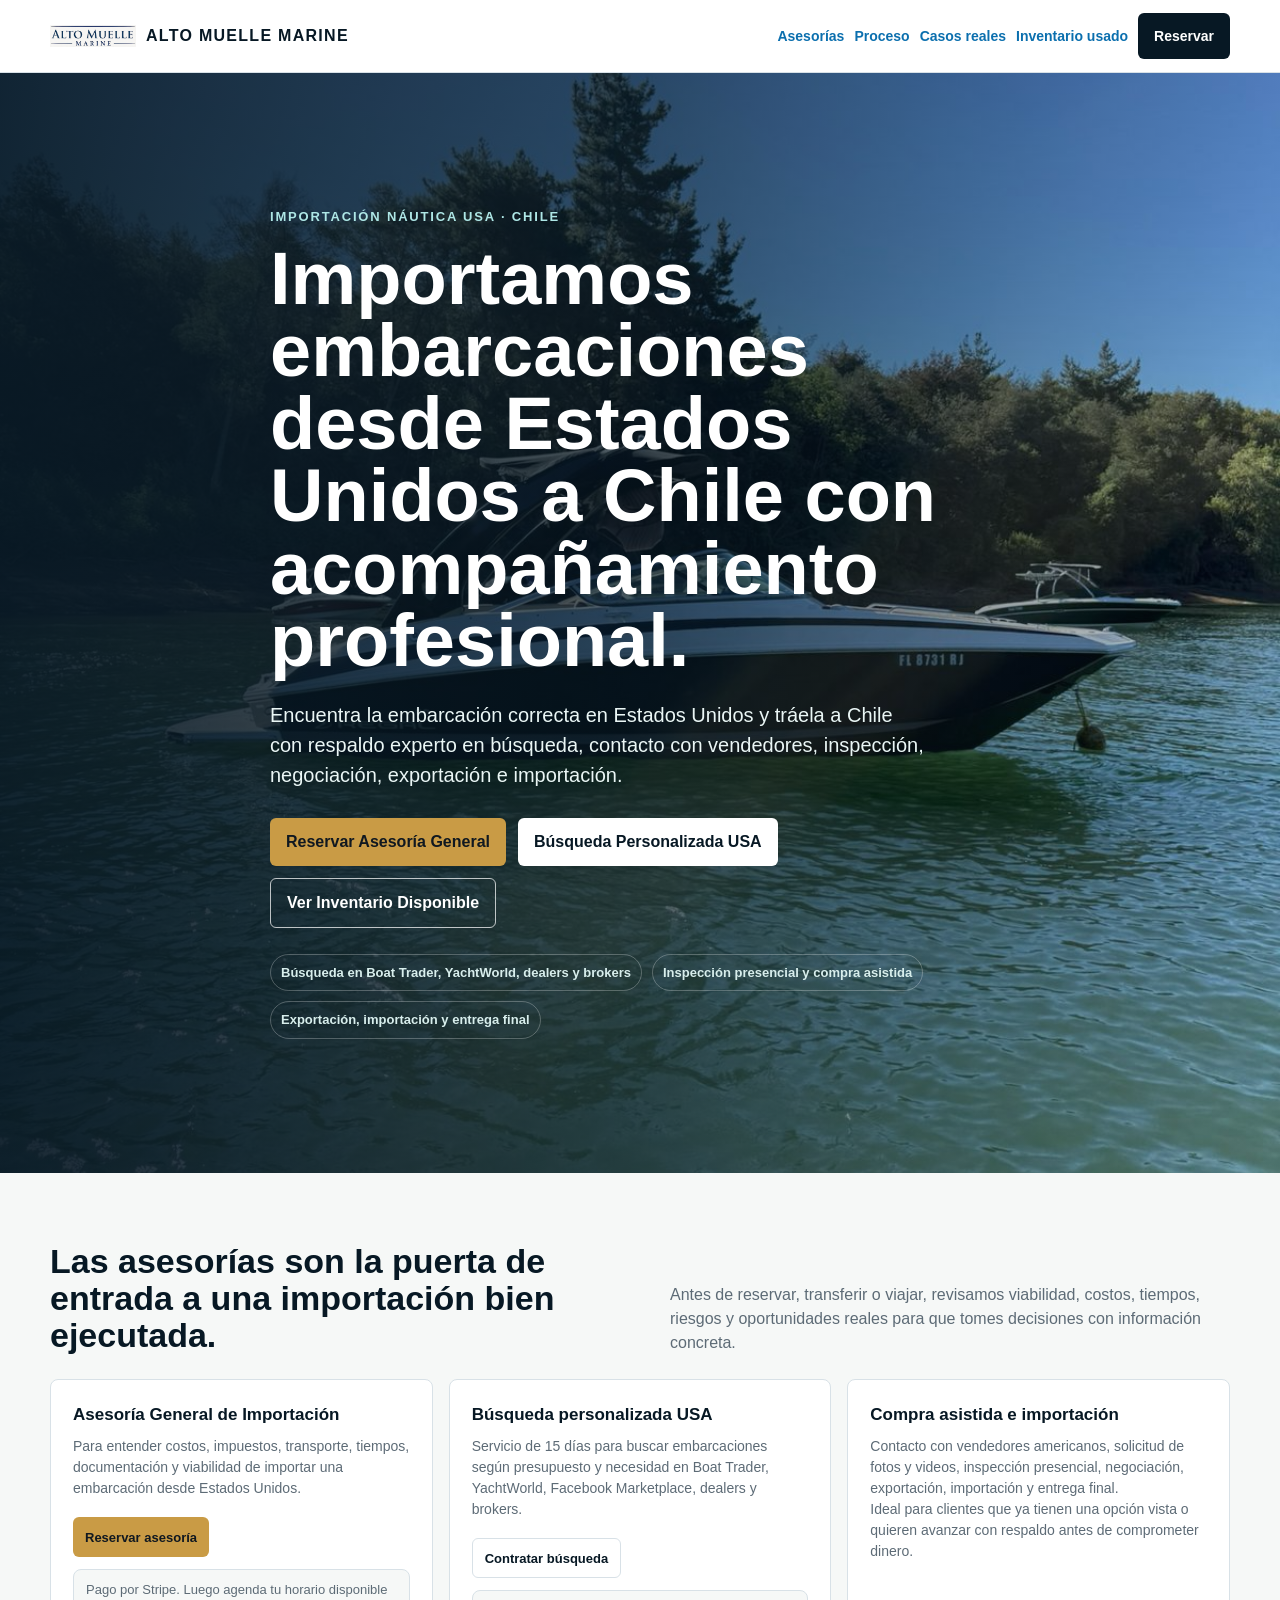
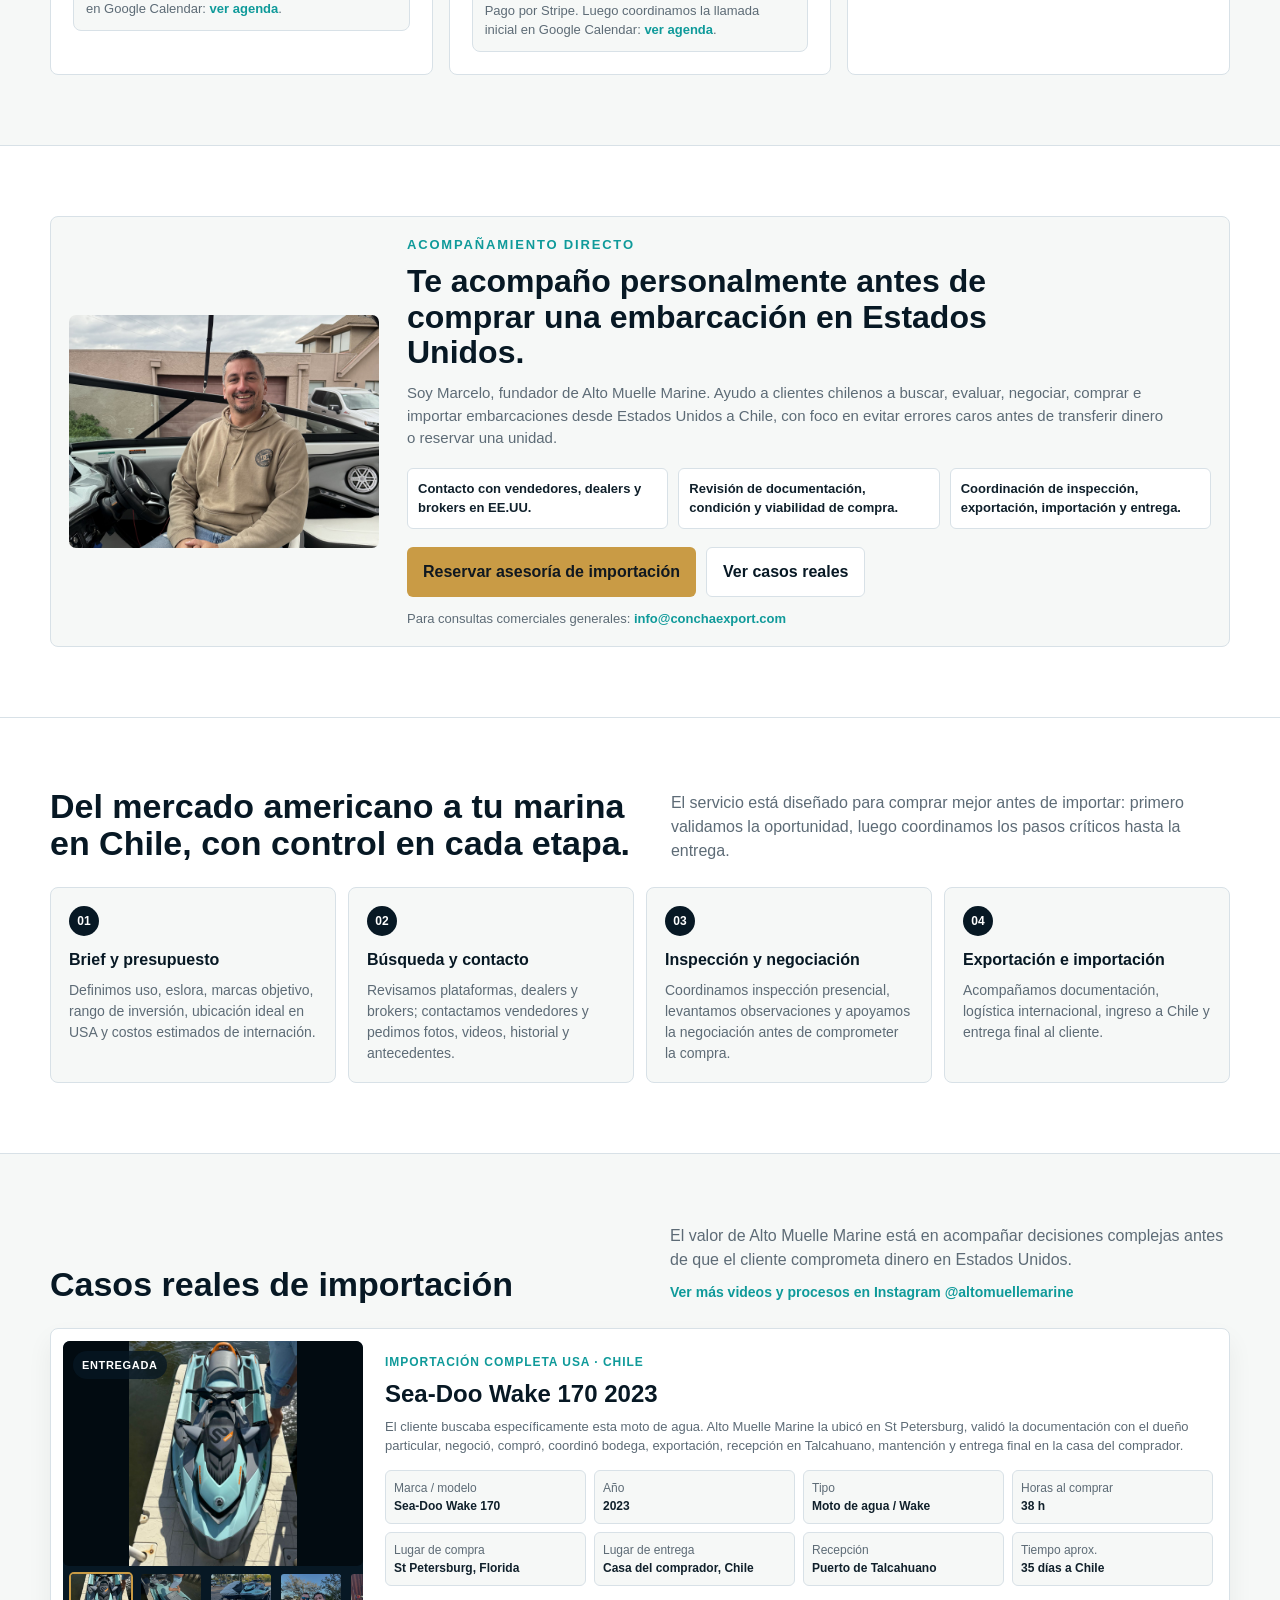
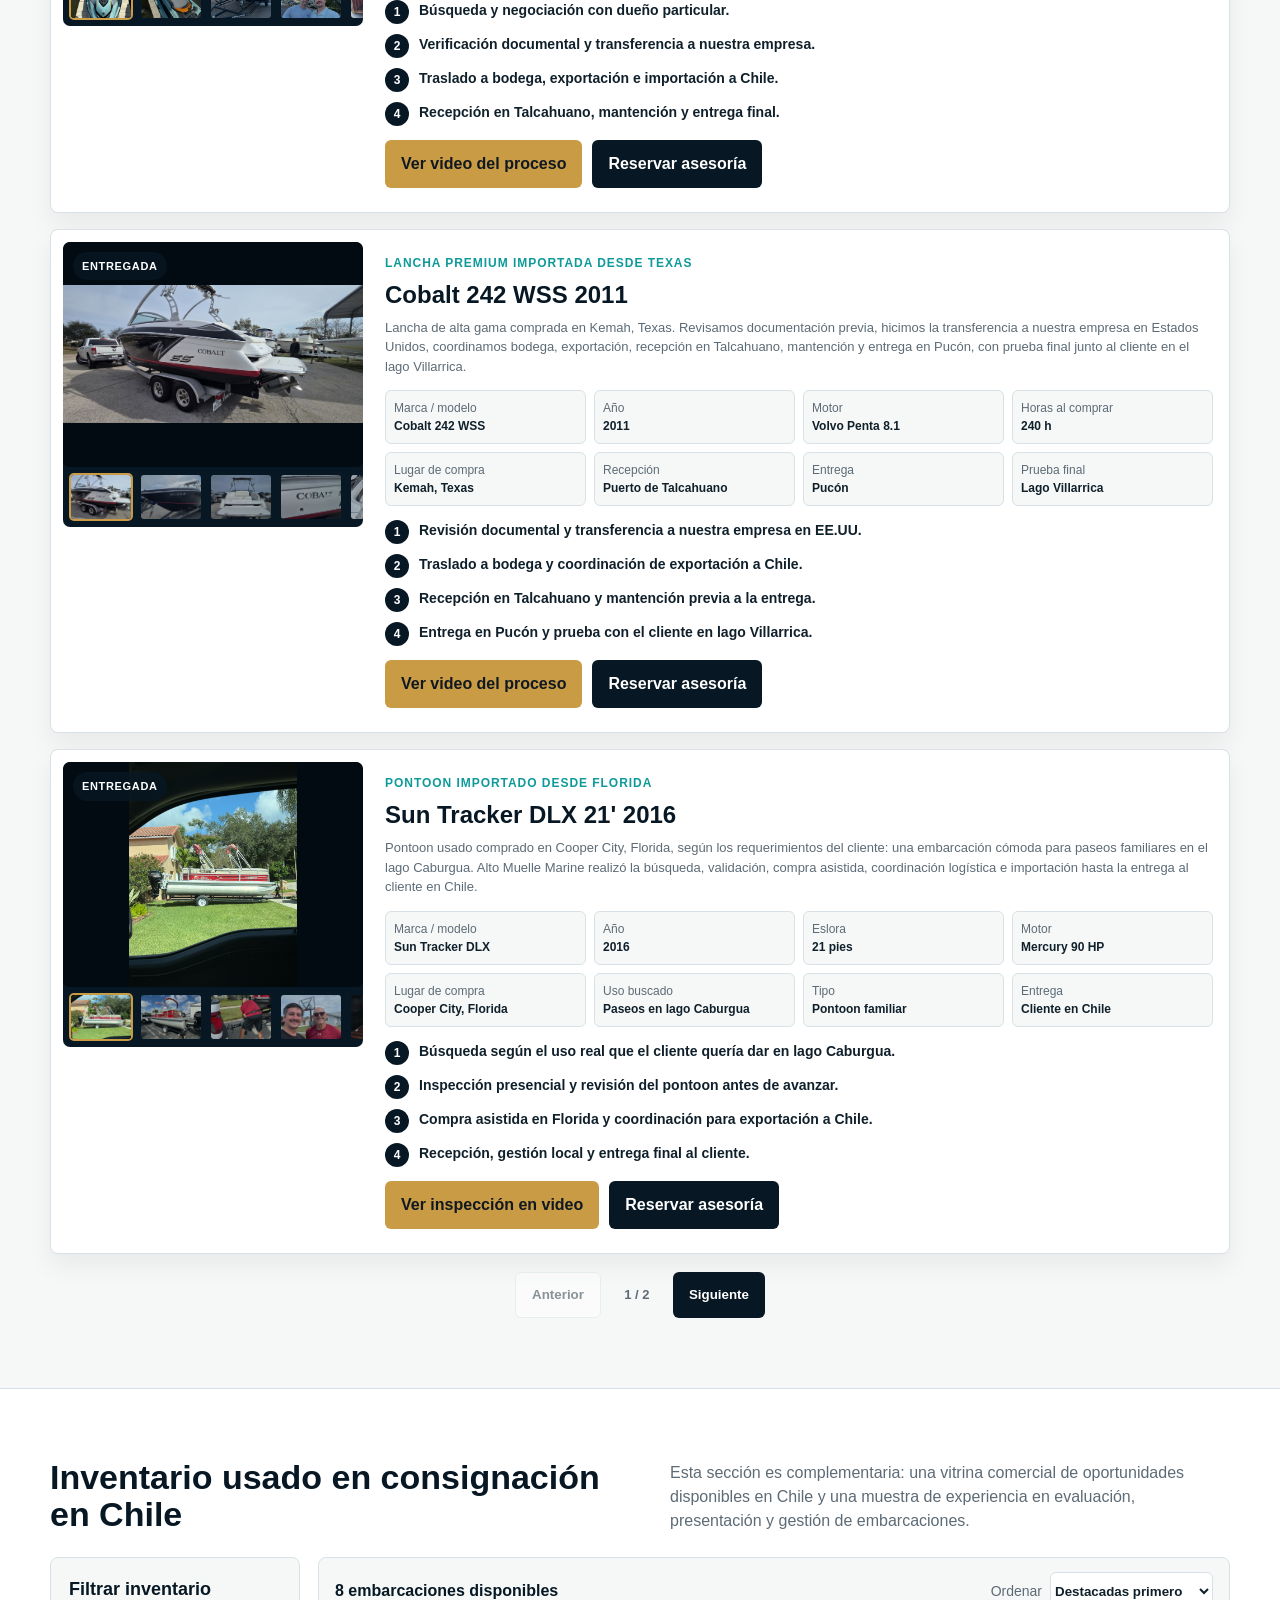
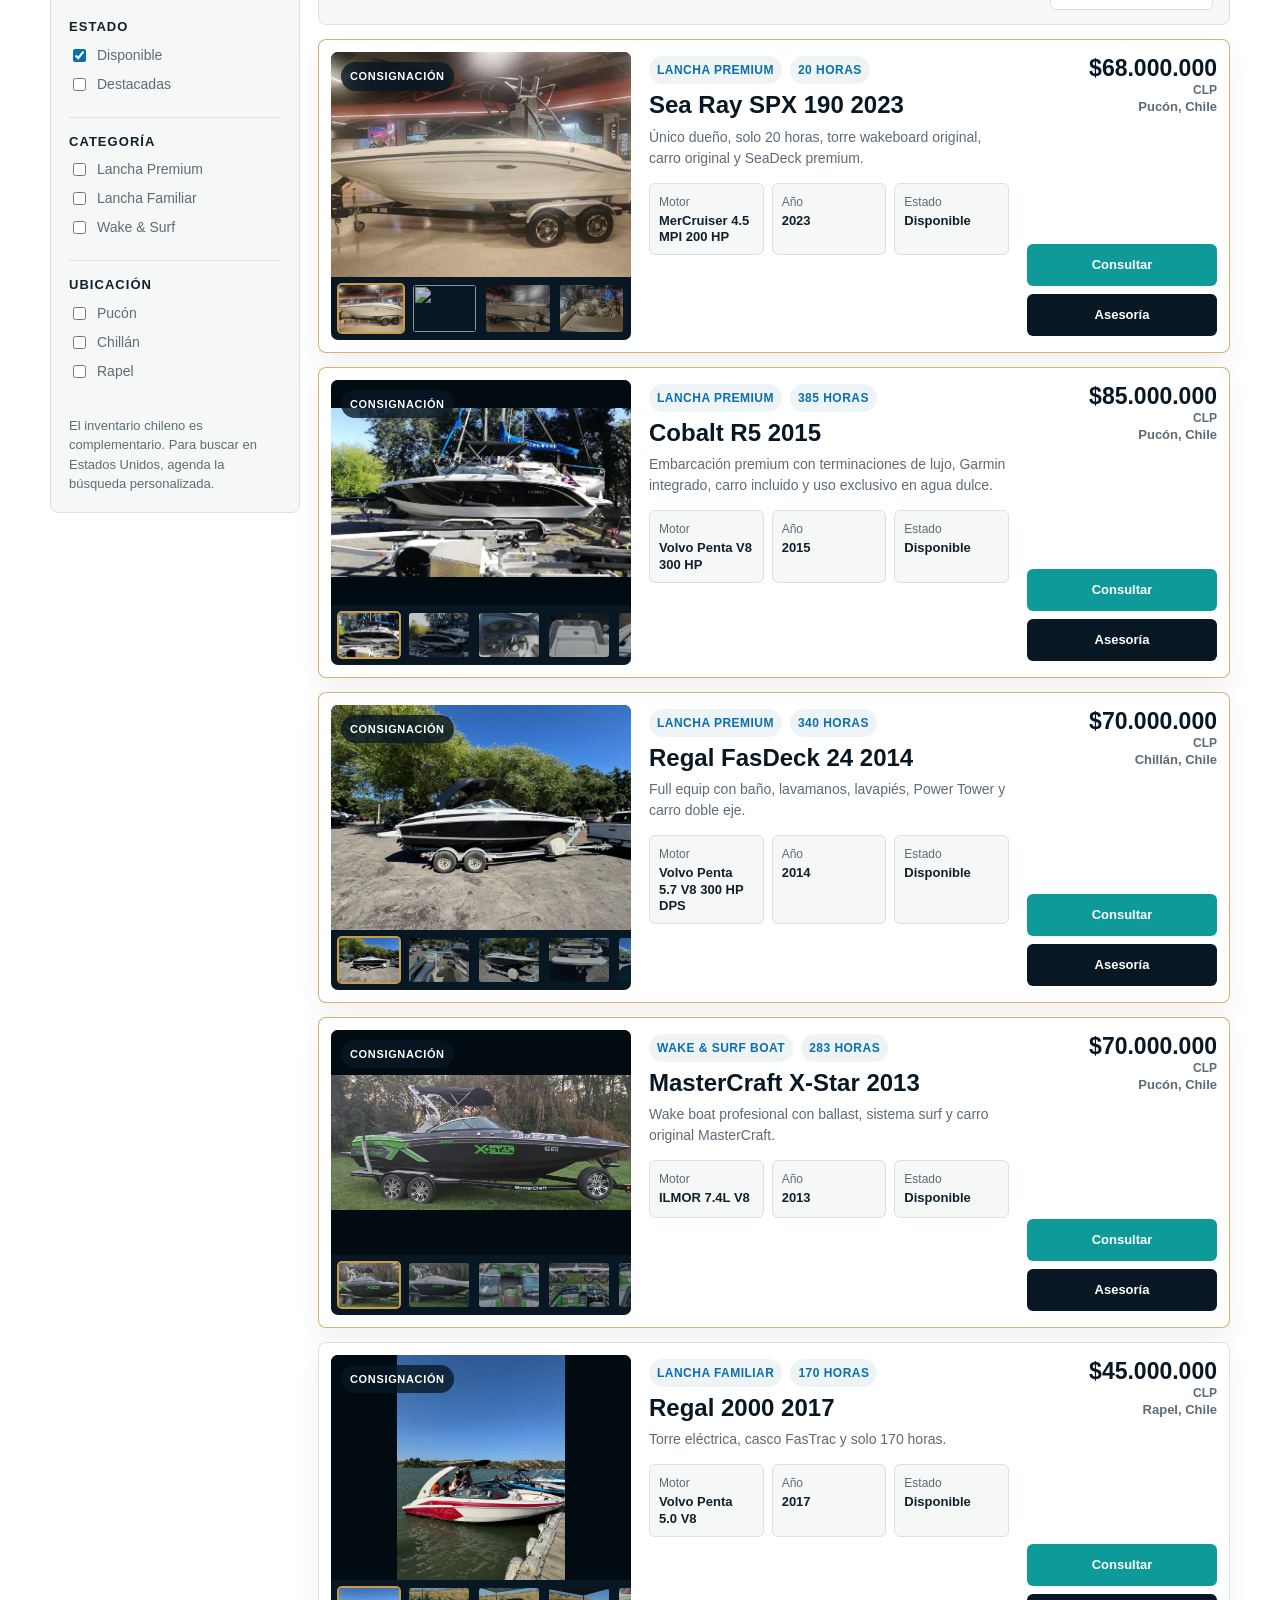
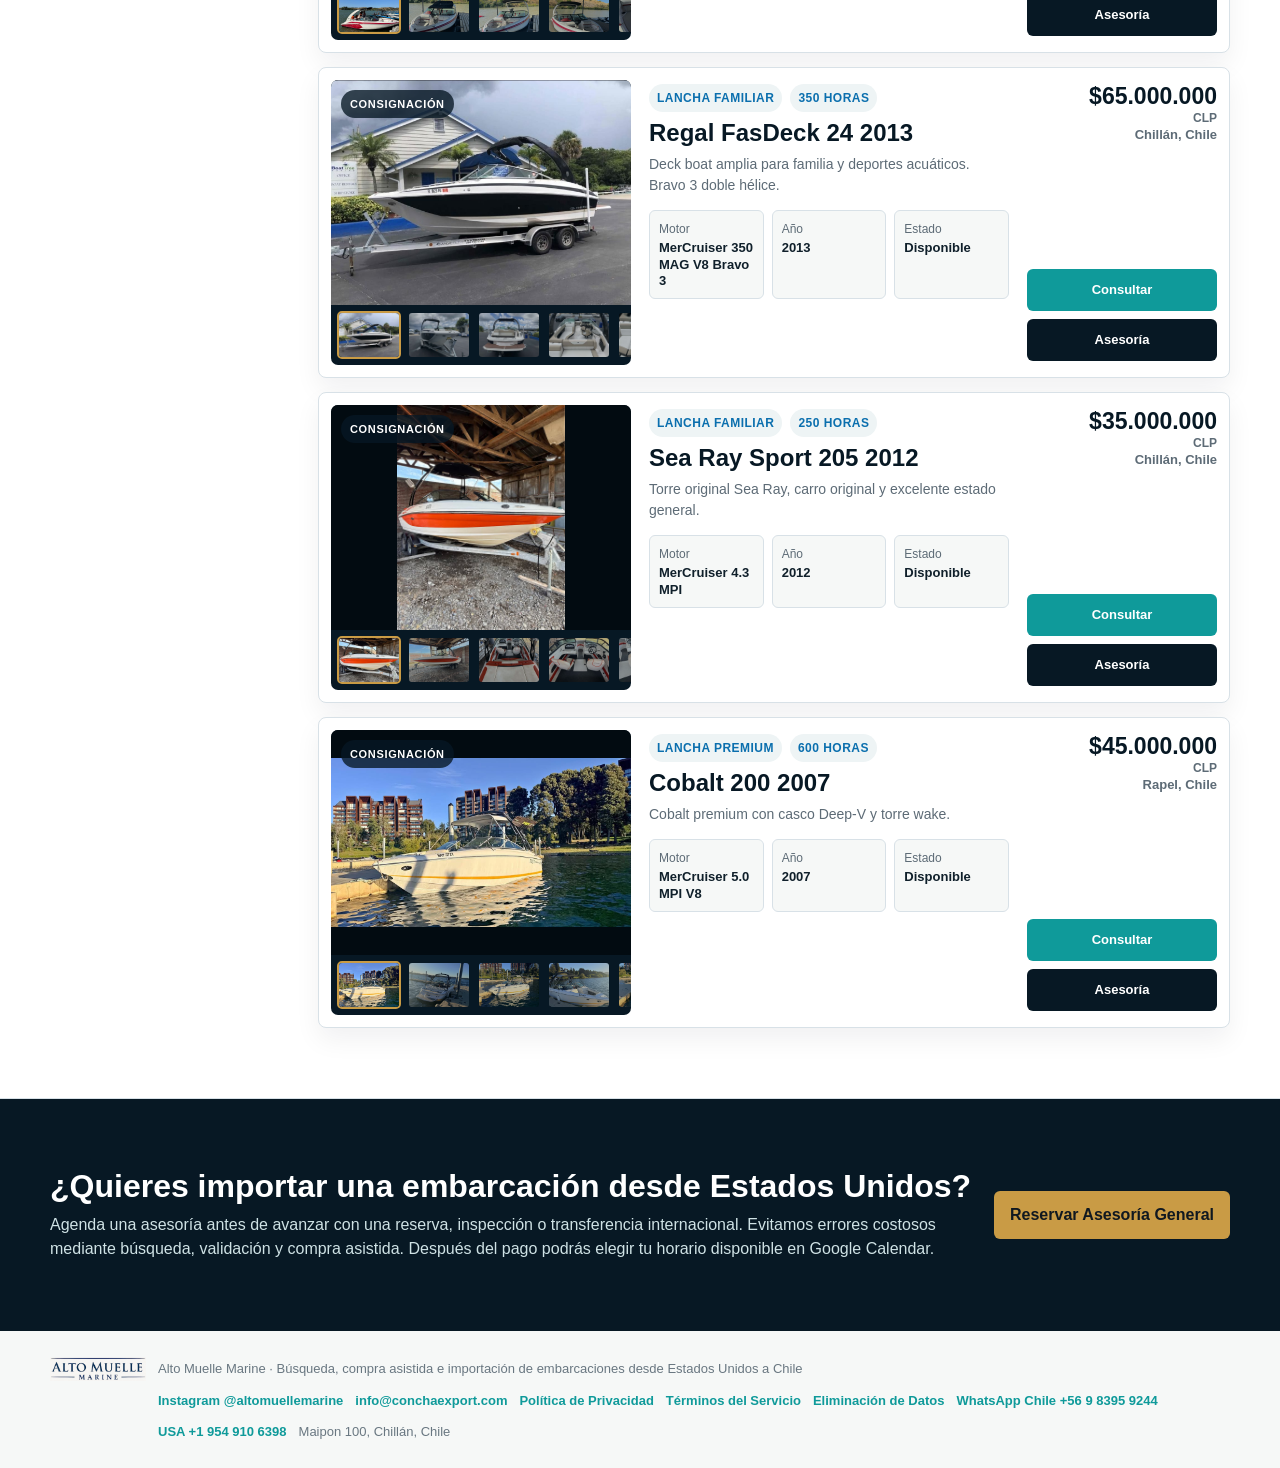
==== commit 552098ed: "Simplificar footer legal" ====
--- a/index.html
+++ b/index.html
@@ -2402,7 +2402,6 @@
       <a href="/privacy/">Política de Privacidad</a>
       <a href="/terms/">Términos del Servicio</a>
       <a href="/data-deletion/">Eliminación de Datos</a>
-      <a href="mailto:info@conchaexport.com">Contacto</a>
       <a href="https://wa.me/56983959244" target="_blank" rel="noopener">WhatsApp Chile +56 9 8395 9244</a>
       <a href="tel:+19549106398">USA +1 954 910 6398</a>
       <span>Maipon 100, Chillán, Chile</span>
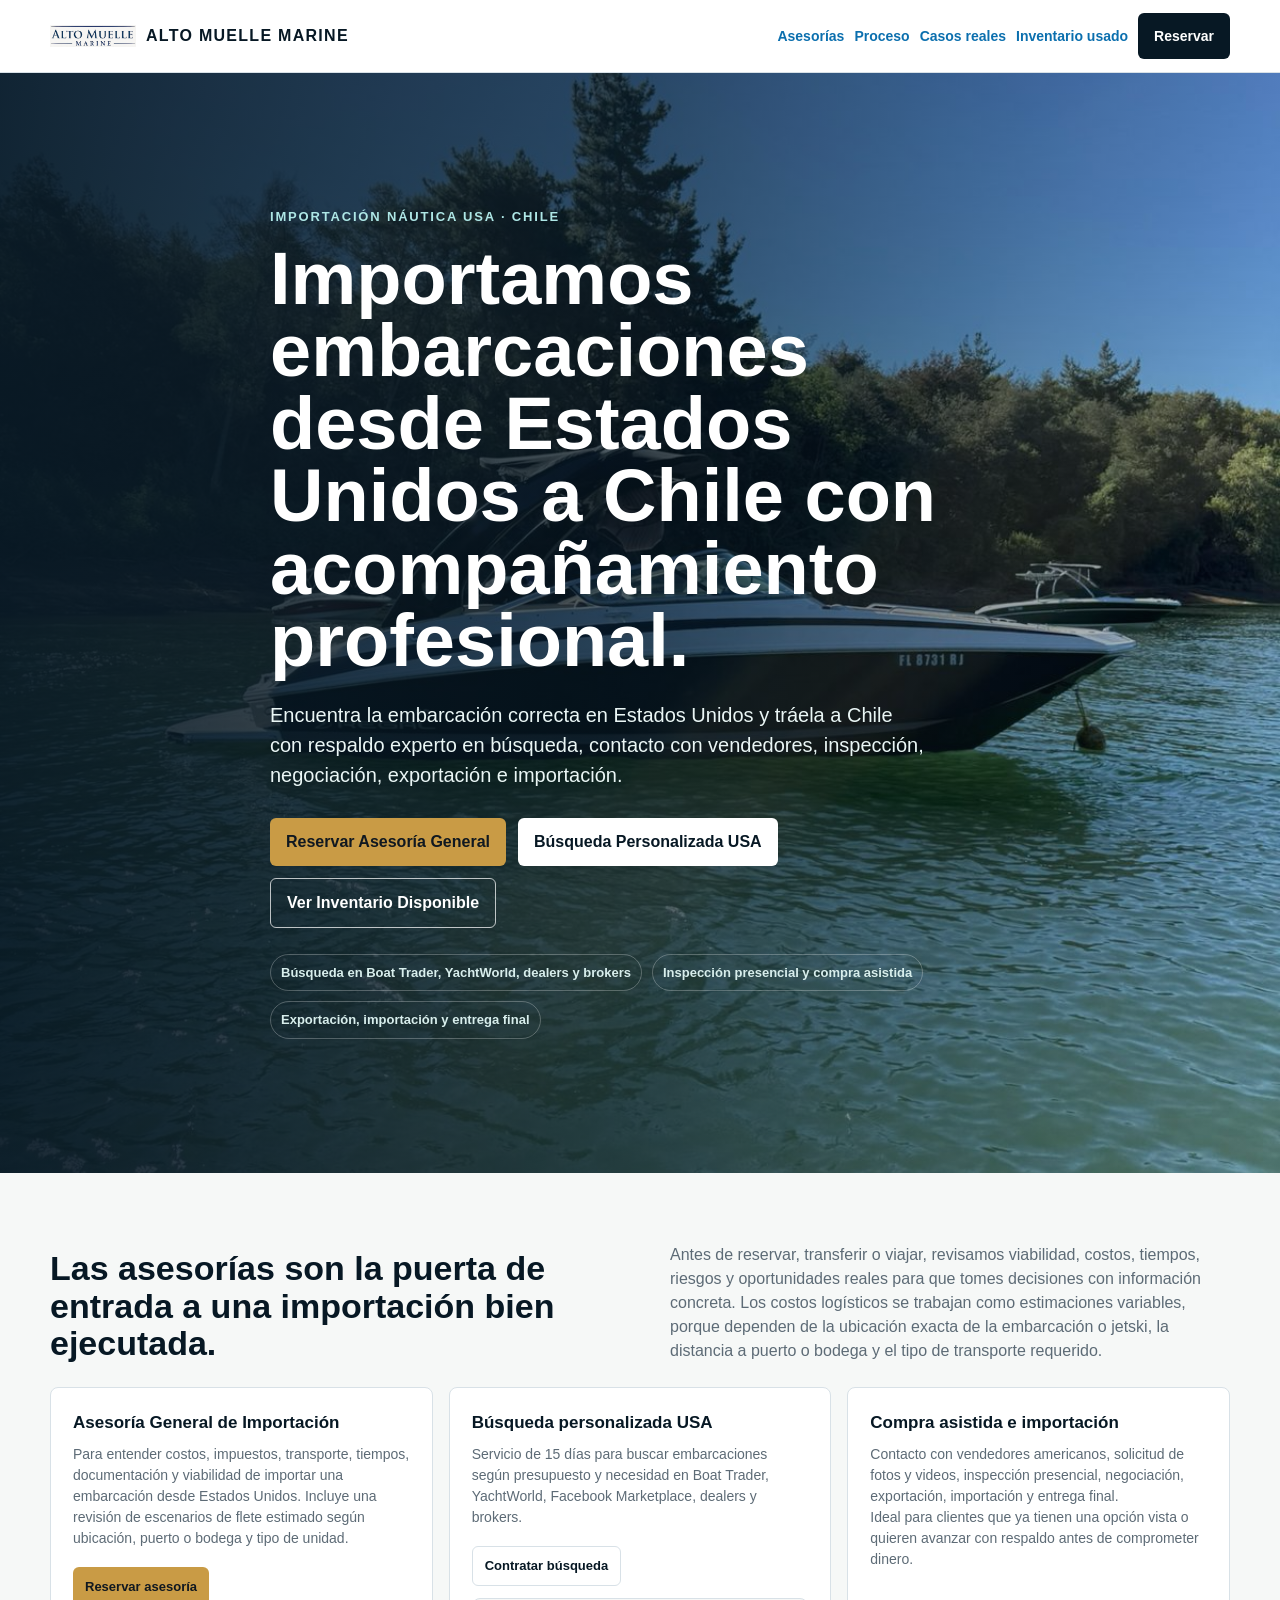
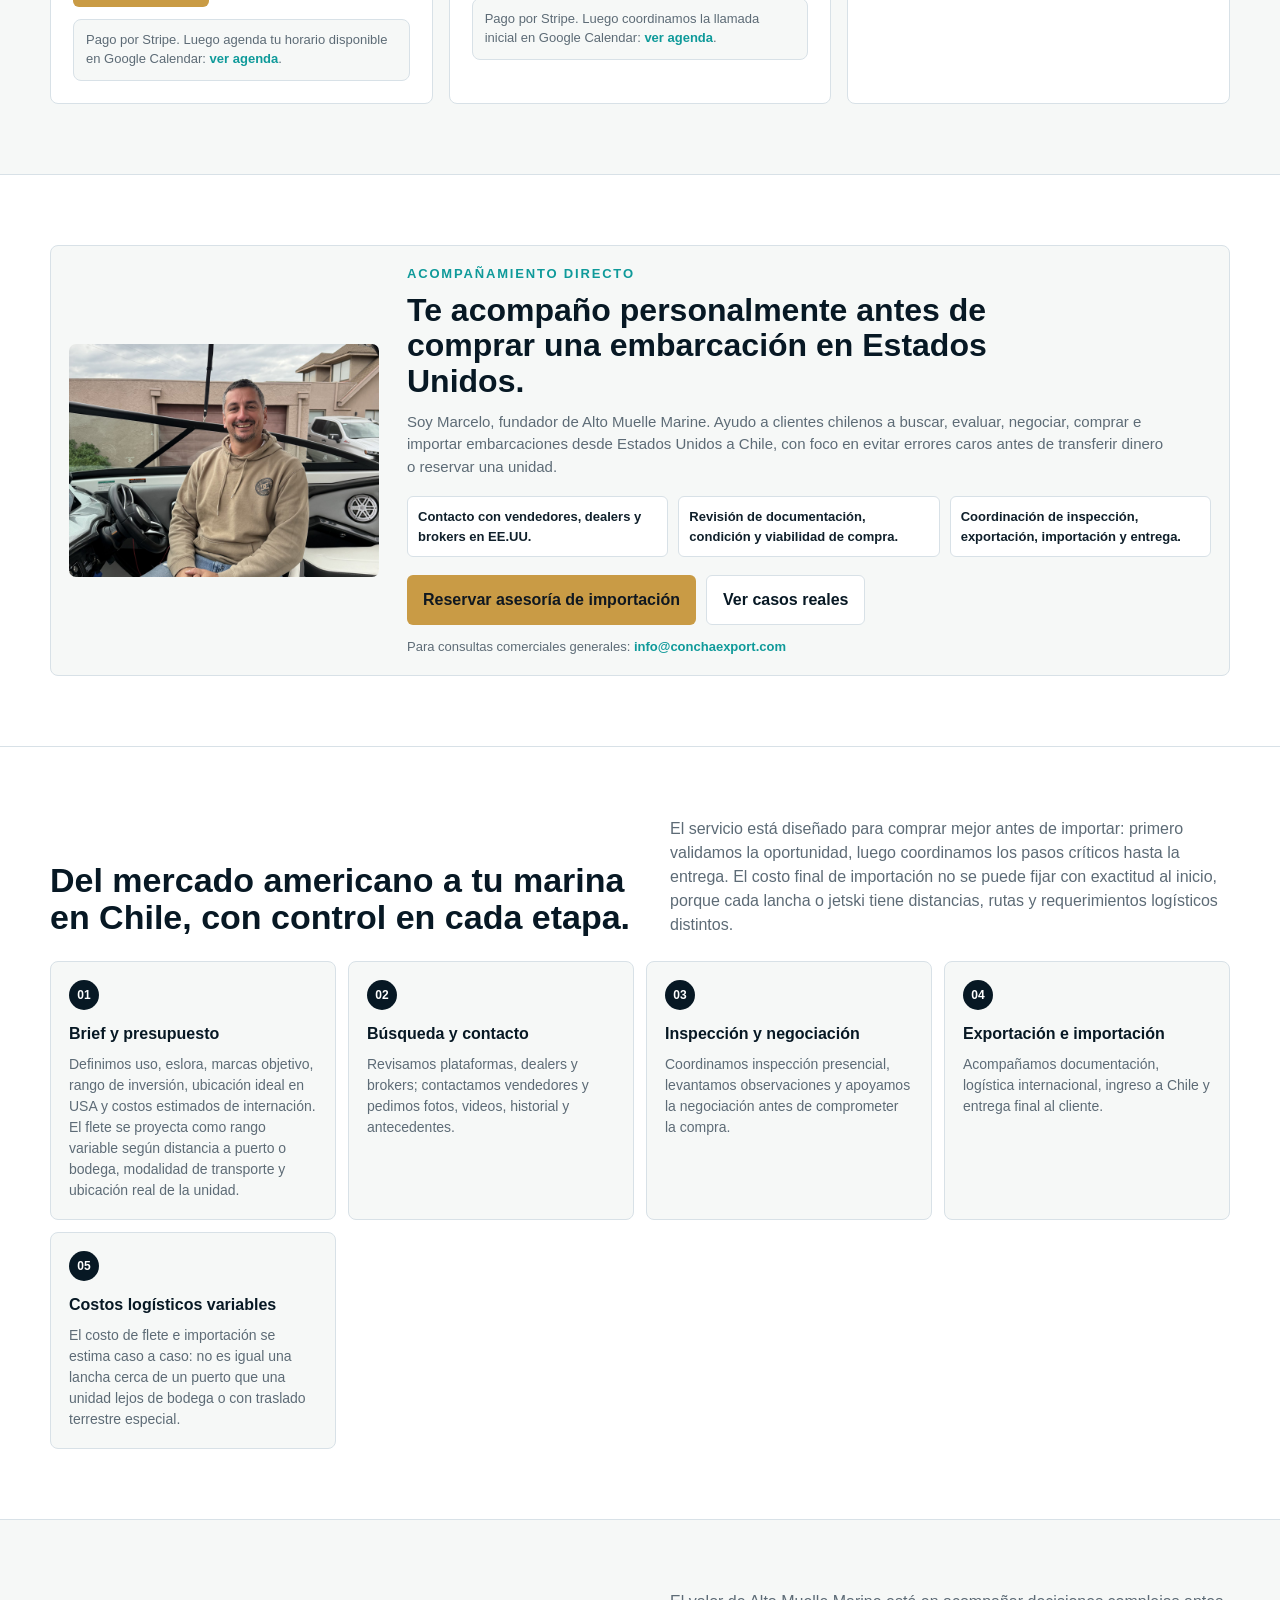
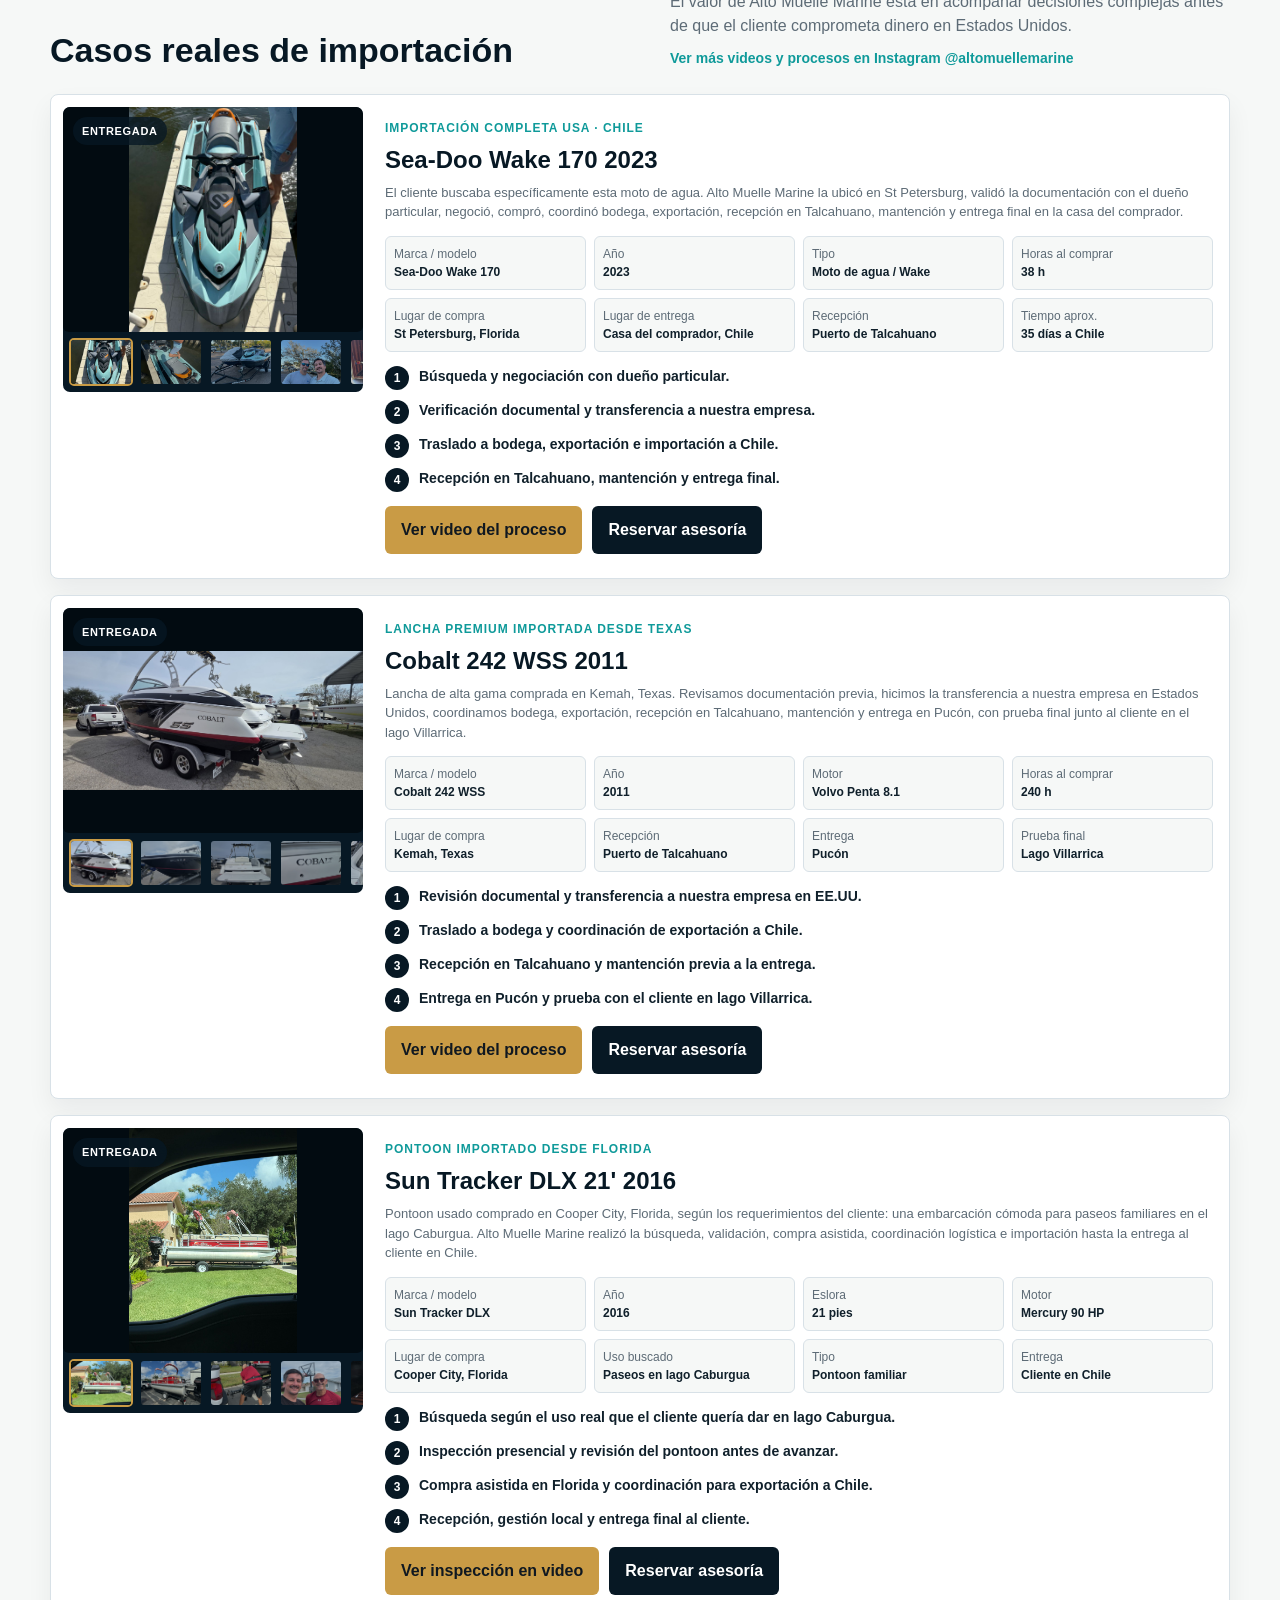
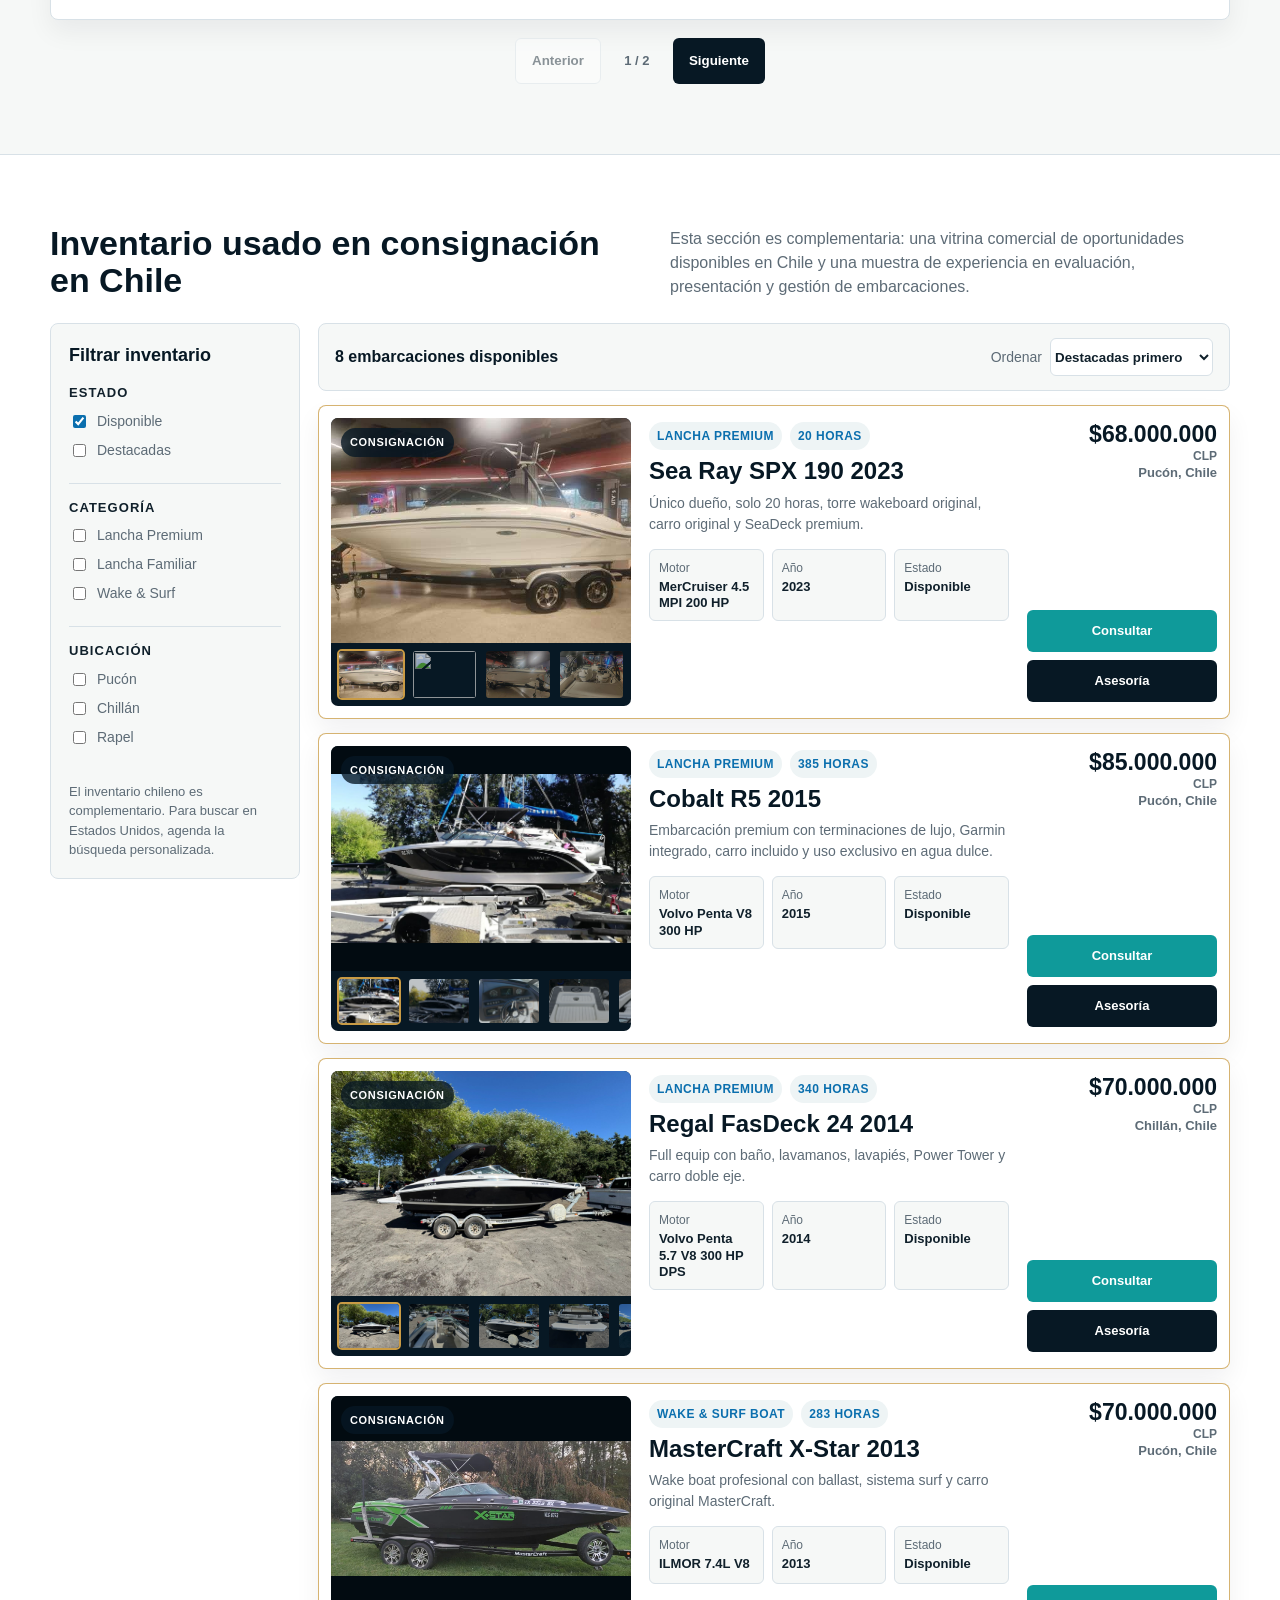
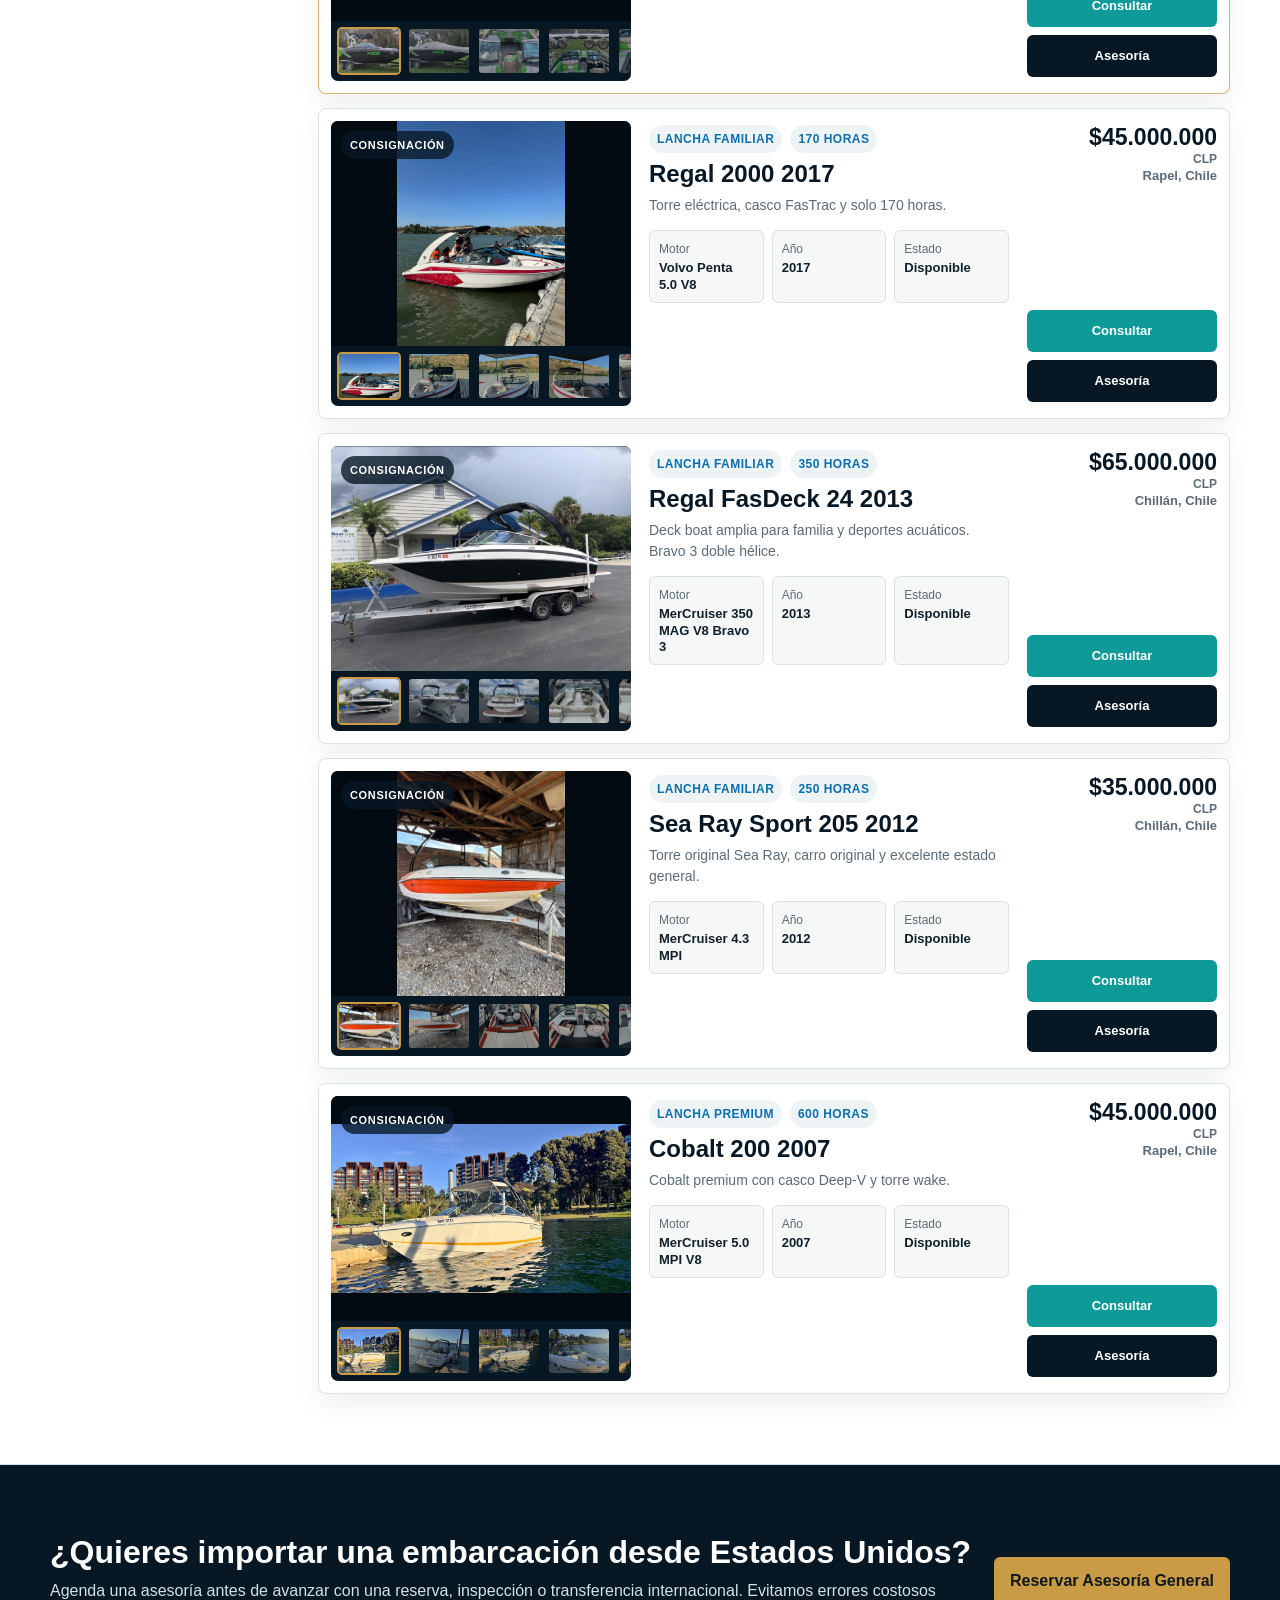
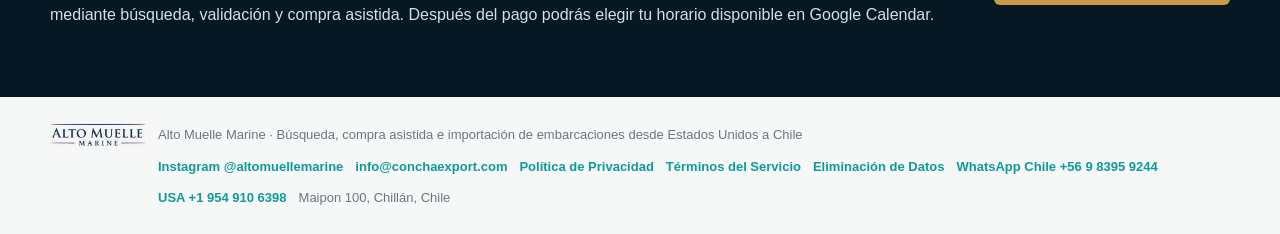
==== commit 64e0aaac: "Explicar costos variables de importacion" ====
--- a/index.html
+++ b/index.html
@@ -1515,12 +1515,12 @@
       <div class="wrap">
         <div class="section-head">
           <h2>Las asesorías son la puerta de entrada a una importación bien ejecutada.</h2>
-          <p>Antes de reservar, transferir o viajar, revisamos viabilidad, costos, tiempos, riesgos y oportunidades reales para que tomes decisiones con información concreta.</p>
+          <p>Antes de reservar, transferir o viajar, revisamos viabilidad, costos, tiempos, riesgos y oportunidades reales para que tomes decisiones con información concreta. Los costos logísticos se trabajan como estimaciones variables, porque dependen de la ubicación exacta de la embarcación o jetski, la distancia a puerto o bodega y el tipo de transporte requerido.</p>
         </div>
         <div class="services">
           <article class="service">
             <b>Asesoría General de Importación</b>
-            <p>Para entender costos, impuestos, transporte, tiempos, documentación y viabilidad de importar una embarcación desde Estados Unidos.</p>
+            <p>Para entender costos, impuestos, transporte, tiempos, documentación y viabilidad de importar una embarcación desde Estados Unidos. Incluye una revisión de escenarios de flete estimado según ubicación, puerto o bodega y tipo de unidad.</p>
             <div class="service-actions">
               <a class="btn btn-primary" href="https://buy.stripe.com/eVq9AT03U1sv7rAcnVdby02" target="_blank" rel="noopener">Reservar asesoría</a>
             </div>
@@ -1580,13 +1580,13 @@
       <div class="wrap">
         <div class="section-head">
           <h2>Del mercado americano a tu marina en Chile, con control en cada etapa.</h2>
-          <p>El servicio está diseñado para comprar mejor antes de importar: primero validamos la oportunidad, luego coordinamos los pasos críticos hasta la entrega.</p>
+          <p>El servicio está diseñado para comprar mejor antes de importar: primero validamos la oportunidad, luego coordinamos los pasos críticos hasta la entrega. El costo final de importación no se puede fijar con exactitud al inicio, porque cada lancha o jetski tiene distancias, rutas y requerimientos logísticos distintos.</p>
         </div>
         <div class="flow-grid">
           <article class="flow-step">
             <span>01</span>
             <b>Brief y presupuesto</b>
-            <p>Definimos uso, eslora, marcas objetivo, rango de inversión, ubicación ideal en USA y costos estimados de internación.</p>
+            <p>Definimos uso, eslora, marcas objetivo, rango de inversión, ubicación ideal en USA y costos estimados de internación. El flete se proyecta como rango variable según distancia a puerto o bodega, modalidad de transporte y ubicación real de la unidad.</p>
           </article>
           <article class="flow-step">
             <span>02</span>
@@ -1603,6 +1603,11 @@
             <b>Exportación e importación</b>
             <p>Acompañamos documentación, logística internacional, ingreso a Chile y entrega final al cliente.</p>
           </article>
+          <article class="flow-step">
+            <span>05</span>
+            <b>Costos logísticos variables</b>
+            <p>El costo de flete e importación se estima caso a caso: no es igual una lancha cerca de un puerto que una unidad lejos de bodega o con traslado terrestre especial.</p>
+          </article>
         </div>
       </div>
     </section>
@@ -1885,7 +1890,7 @@
           <div class="case-cards">
             <article class="case-card">
               <b>Evaluación antes de comprar</b>
-              <p>Ayudamos a descartar unidades con señales de riesgo y a concentrar tiempo en opciones que sí tienen sentido por precio, condición, ubicación y costos logísticos.</p>
+              <p>Ayudamos a descartar unidades con señales de riesgo y a concentrar tiempo en opciones que sí tienen sentido por precio, condición, ubicación y costos logísticos estimados.</p>
               <div class="case-proof"><span>Riesgo reducido</span><span>Mejor decisión</span><span>Costos claros</span></div>
             </article>
             <article class="case-card">
@@ -1895,7 +1900,7 @@
             </article>
             <article class="case-card">
               <b>Acompañamiento hasta Chile</b>
-              <p>Coordinamos pasos posteriores a la selección: inspección, negociación, documentación, exportación, importación y entrega final al cliente.</p>
+              <p>Coordinamos pasos posteriores a la selección: inspección, negociación, documentación, exportación, importación y entrega final al cliente. Los costos de traslado, flete e internación se actualizan según la ubicación real de la unidad y la ruta logística disponible.</p>
               <div class="case-proof"><span>Inspección</span><span>Exportación</span><span>Entrega final</span></div>
             </article>
           </div>
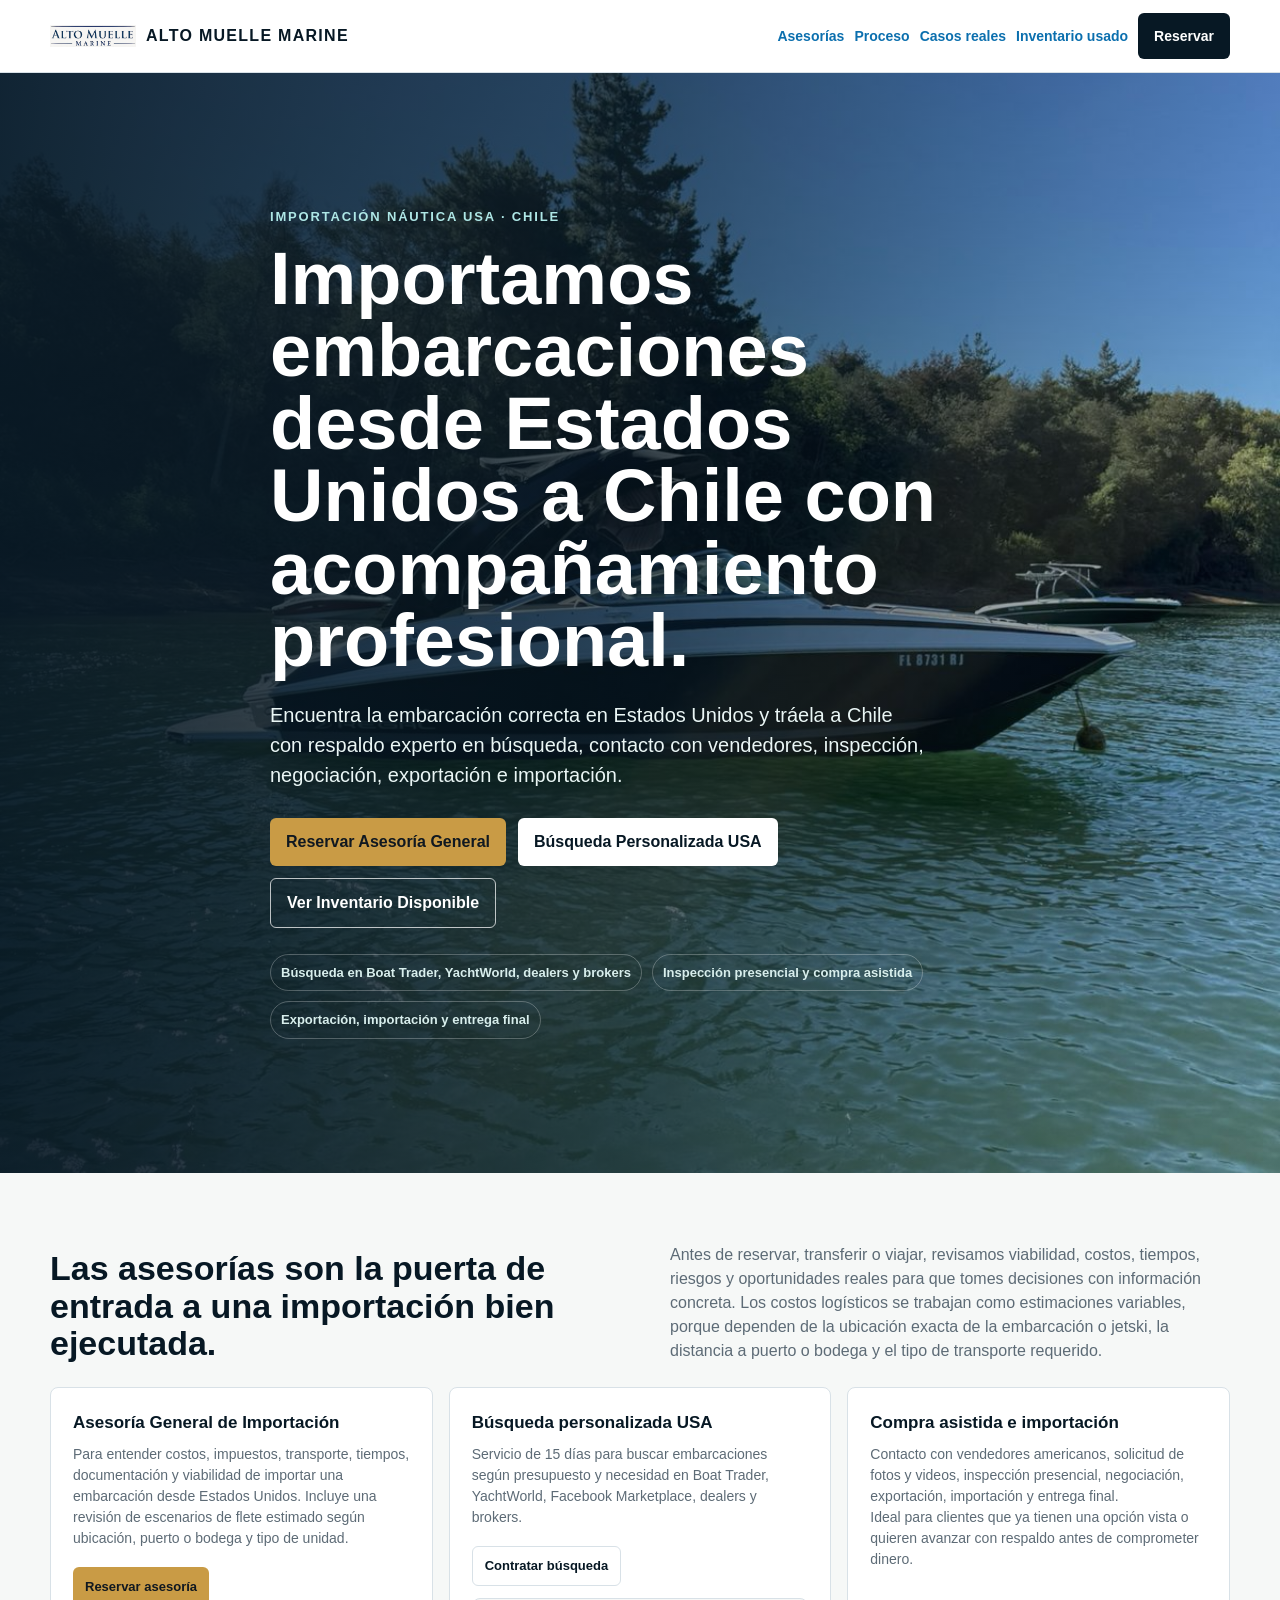
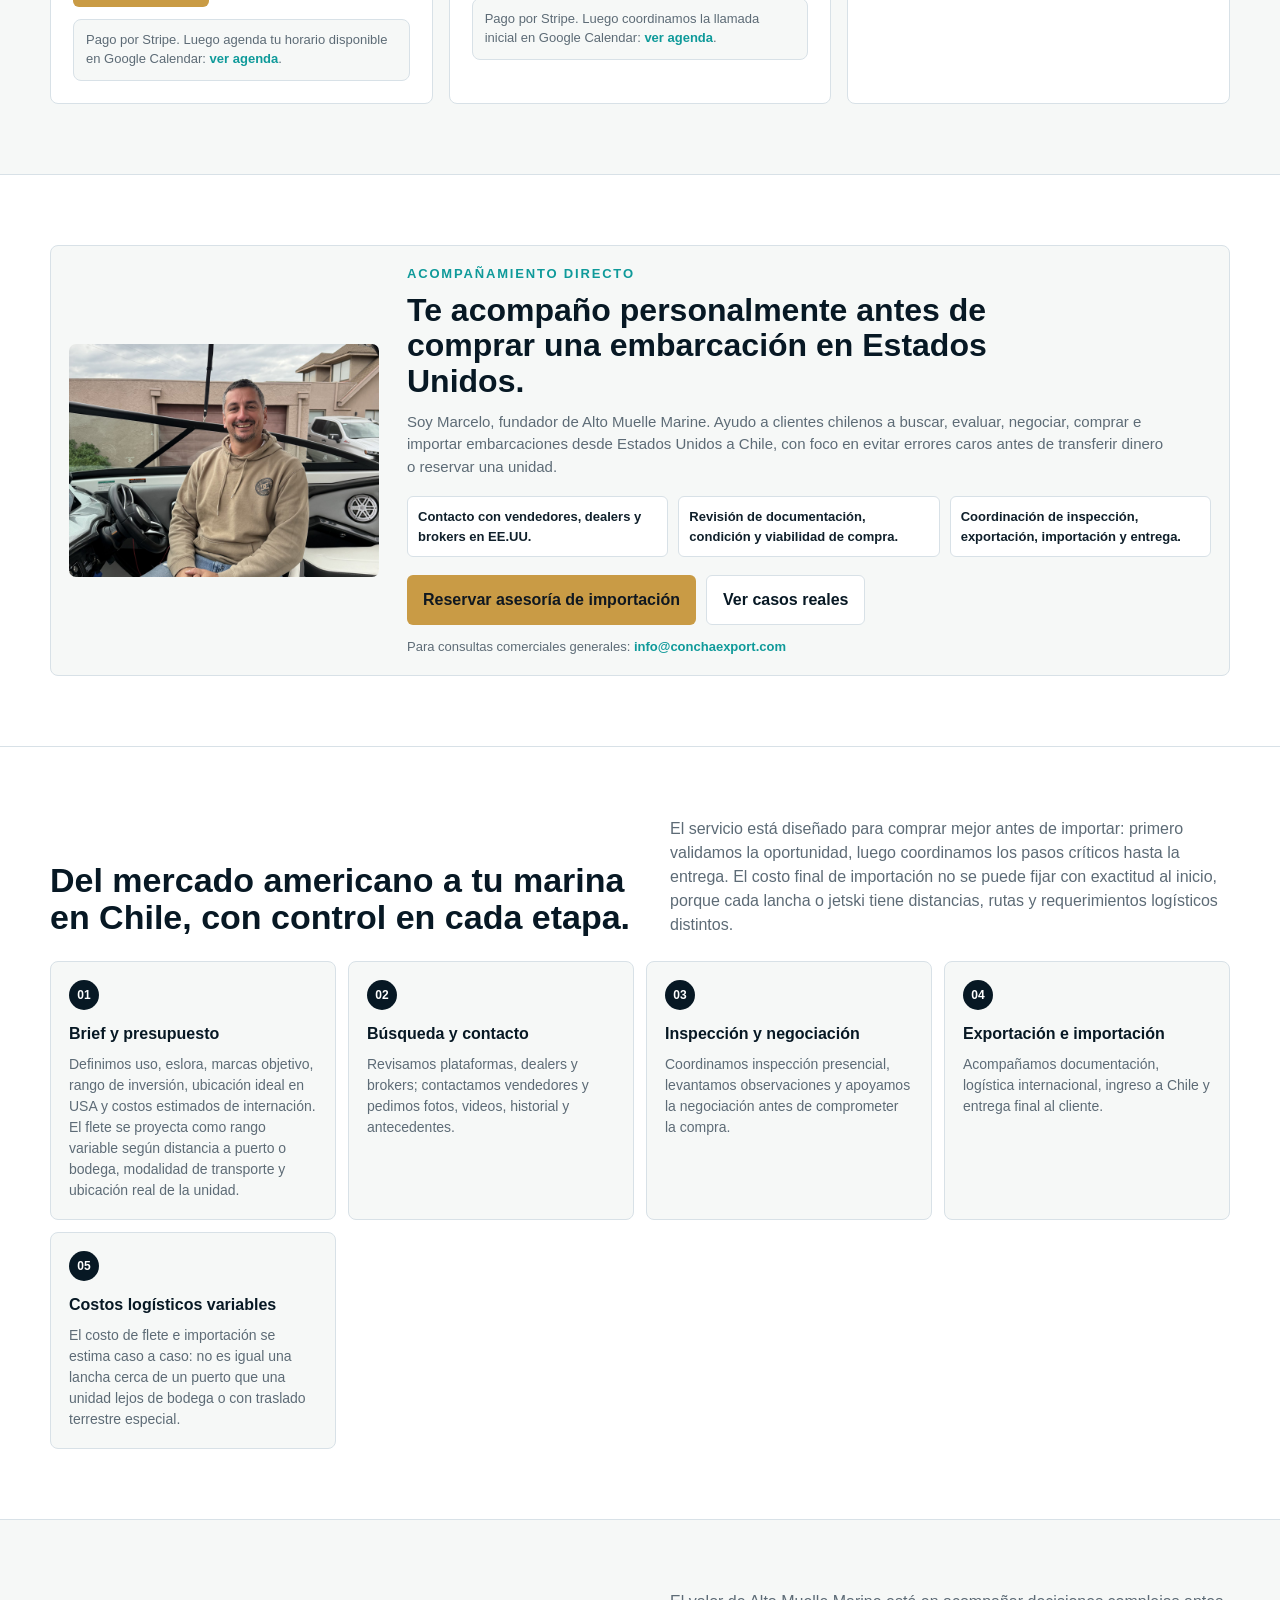
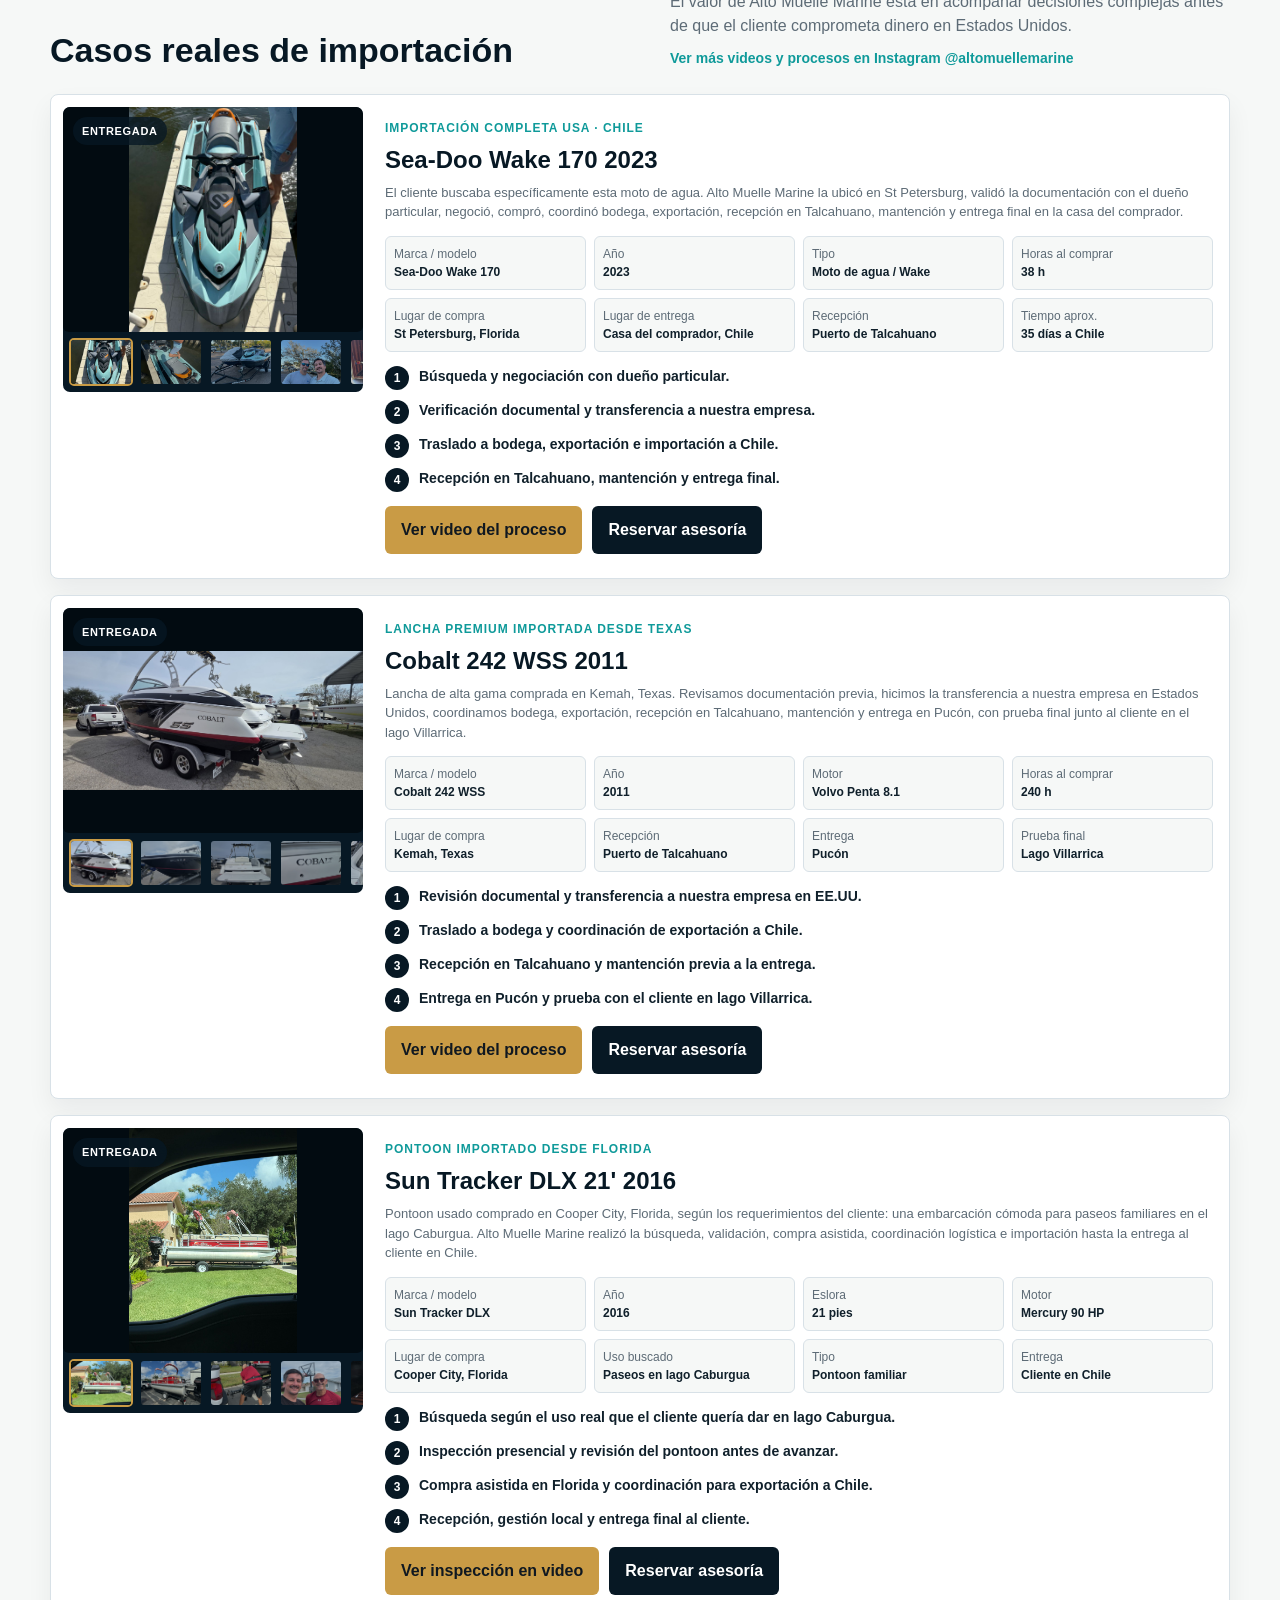
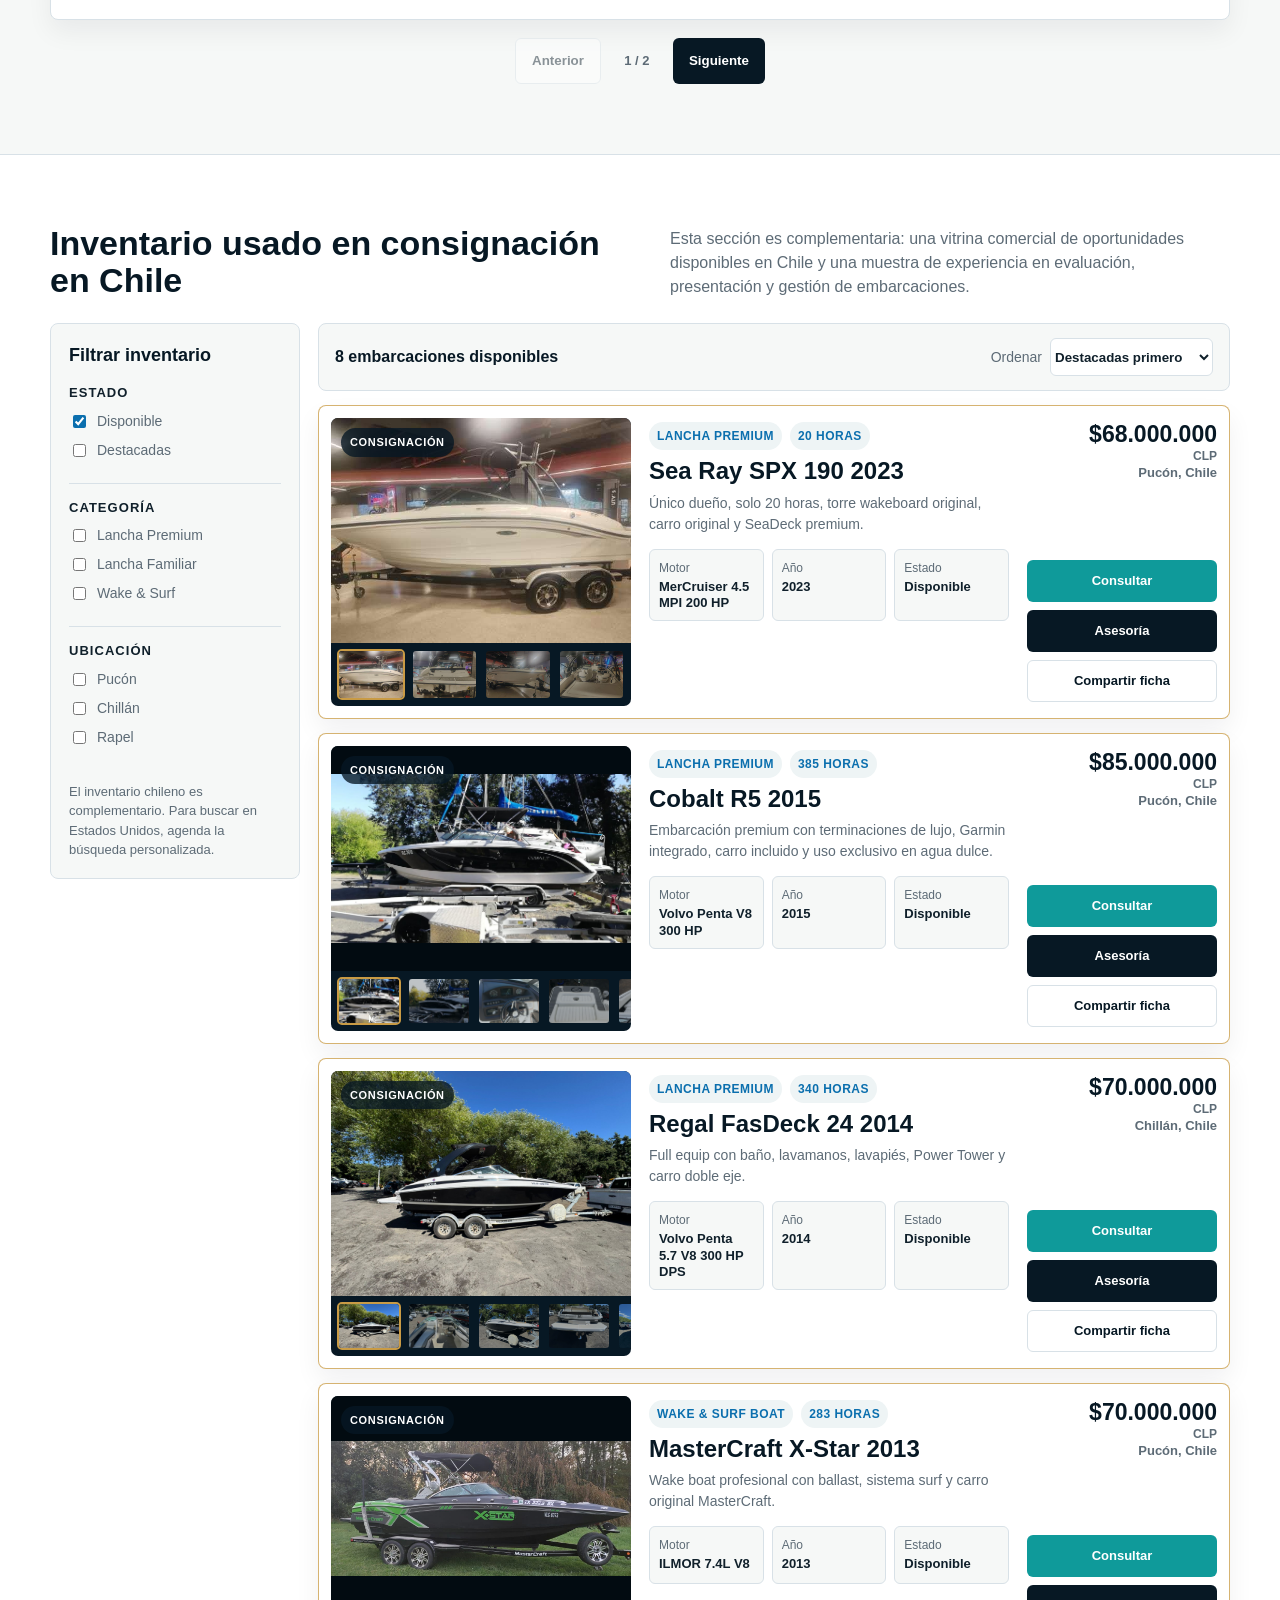
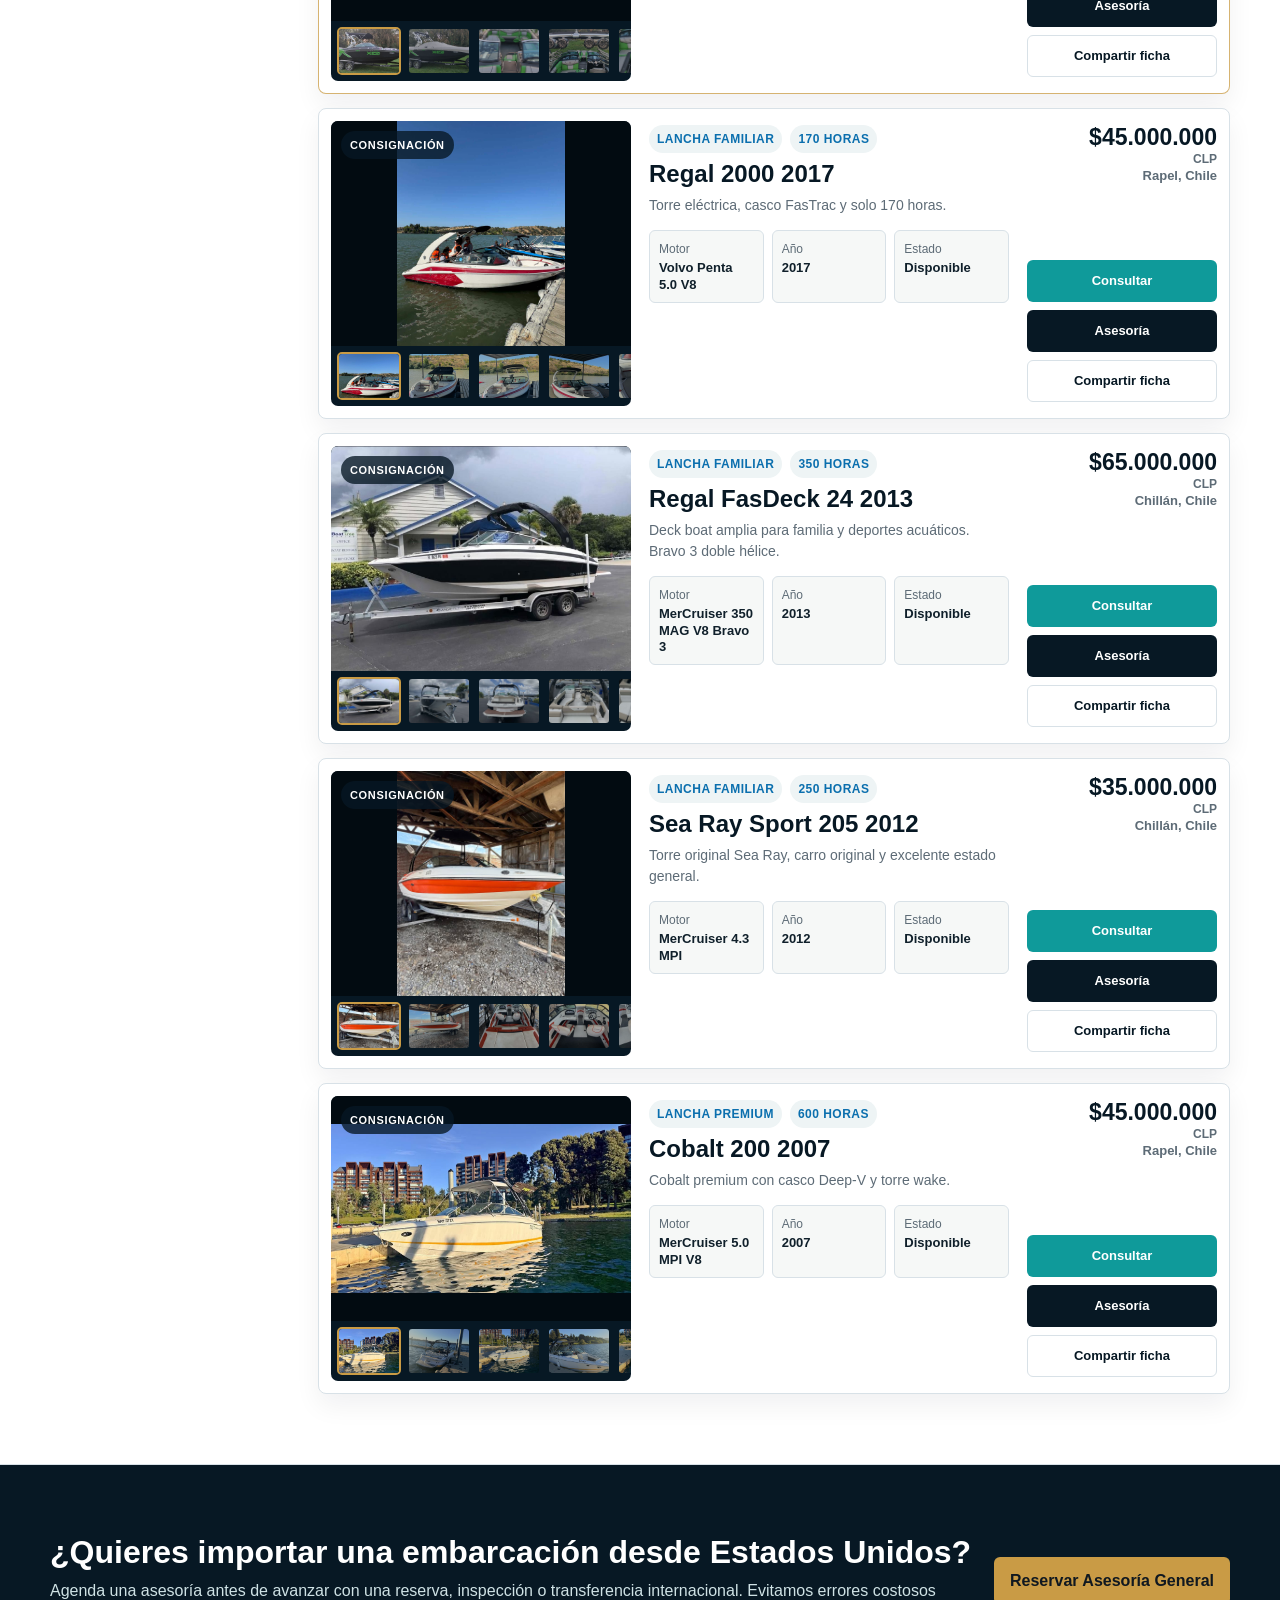
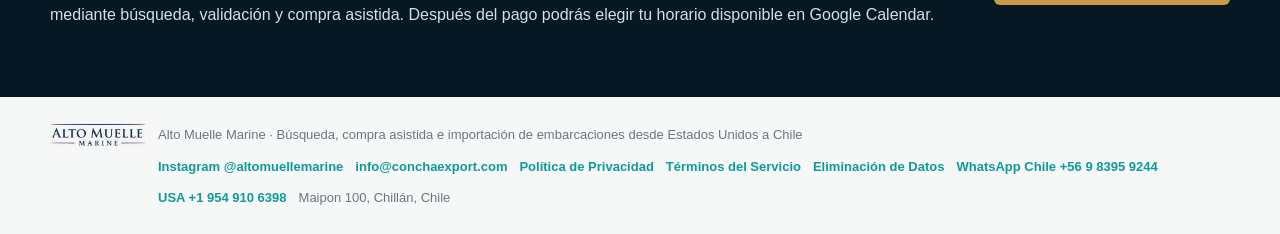
==== commit 95f6111c: "Update Alto Muelle website content and images" ====
--- a/index.html
+++ b/index.html
@@ -1,6 +1,14 @@
 <!doctype html>
 <html lang="es-CL">
 <head>
+  <!-- Google tag (gtag.js) -->
+  <script async src="https://www.googletagmanager.com/gtag/js?id=G-RSHV535FQX"></script>
+  <script>
+    window.dataLayer = window.dataLayer || [];
+    function gtag(){dataLayer.push(arguments);}
+    gtag('js', new Date());
+    gtag('config', 'G-RSHV535FQX');
+  </script>
   <meta charset="utf-8">
   <meta name="viewport" content="width=device-width, initial-scale=1">
   <title>Alto Muelle Marine | Importación de embarcaciones USA a Chile</title>
@@ -1105,6 +1113,26 @@
       font-size: 13px;
     }
 
+    .btn-share {
+      justify-content: center;
+      border: 1px solid var(--line);
+      background: #fff;
+      color: var(--navy);
+      cursor: pointer;
+    }
+
+    .btn-share:hover,
+    .btn-share:focus-visible {
+      border-color: var(--teal);
+      color: var(--teal);
+    }
+
+    .listing.is-shared-target {
+      scroll-margin-top: 96px;
+      border-color: var(--teal);
+      box-shadow: 0 0 0 3px rgba(15, 154, 154, .14), 0 18px 34px rgba(7, 24, 36, .10);
+    }
+
     .advisor-band {
       background: var(--navy);
       color: #fff;
@@ -2561,6 +2589,98 @@
       if (event.key === 'ArrowRight') moveLightbox(1);
     });
 
+    const createListingSlug = (title) => title
+      .normalize('NFD')
+      .replace(/[\u0300-\u036f]/g, '')
+      .toLowerCase()
+      .replace(/[^a-z0-9]+/g, '-')
+      .replace(/(^-|-$)/g, '');
+
+    const getListingShareUrl = (listing) => {
+      const url = new URL(`${window.location.origin}${window.location.pathname}`);
+      url.searchParams.set('lancha', listing.dataset.shareSlug);
+      url.hash = listing.id;
+      return url.toString();
+    };
+
+    const copyListingUrl = async (url) => {
+      if (navigator.clipboard?.writeText) {
+        await navigator.clipboard.writeText(url);
+        return;
+      }
+
+      const textarea = document.createElement('textarea');
+      textarea.value = url;
+      textarea.setAttribute('readonly', '');
+      textarea.style.position = 'fixed';
+      textarea.style.opacity = '0';
+      document.body.appendChild(textarea);
+      textarea.select();
+      document.execCommand('copy');
+      textarea.remove();
+    };
+
+    listings.forEach((listing) => {
+      const title = listing.querySelector('h3')?.textContent?.trim() || 'Embarcación disponible';
+      const slug = listing.dataset.shareSlug || createListingSlug(title);
+      const actions = listing.querySelector('.side-actions');
+      if (!slug || !actions) return;
+
+      listing.dataset.shareSlug = slug;
+      listing.id = `lancha-${slug}`;
+
+      const shareButton = document.createElement('button');
+      shareButton.type = 'button';
+      shareButton.className = 'btn btn-share';
+      shareButton.textContent = 'Compartir ficha';
+      shareButton.setAttribute('aria-label', `Compartir ficha de ${title}`);
+
+      shareButton.addEventListener('click', async () => {
+        const url = getListingShareUrl(listing);
+        const shareData = {
+          title: `${title} | Alto Muelle Marine`,
+          text: `Mira esta embarcación disponible en Alto Muelle Marine: ${title}.`,
+          url
+        };
+
+        try {
+          if (navigator.share) {
+            await navigator.share(shareData);
+          } else {
+            await copyListingUrl(url);
+            shareButton.textContent = 'Link copiado';
+            window.setTimeout(() => { shareButton.textContent = 'Compartir ficha'; }, 2200);
+          }
+
+          if (typeof gtag === 'function') {
+            gtag('event', 'share_inventario', {
+              vessel_name: title,
+              share_url: url,
+              page_path: window.location.pathname
+            });
+          }
+        } catch (error) {
+          if (error?.name !== 'AbortError') {
+            shareButton.textContent = 'No se pudo compartir';
+            window.setTimeout(() => { shareButton.textContent = 'Compartir ficha'; }, 2200);
+          }
+        }
+      });
+
+      actions.appendChild(shareButton);
+    });
+
+    const sharedListingSlug = new URLSearchParams(window.location.search).get('lancha');
+    if (sharedListingSlug) {
+      const sharedListing = listings.find((listing) => listing.dataset.shareSlug === sharedListingSlug);
+      if (sharedListing) {
+        sharedListing.classList.add('is-shared-target');
+        window.setTimeout(() => {
+          sharedListing.scrollIntoView({ behavior: 'smooth', block: 'center' });
+        }, 120);
+      }
+    }
+
     const getSelected = (name) => filters
       .filter((input) => input.dataset.filter === name && input.checked)
       .map((input) => input.value);
@@ -2580,7 +2700,8 @@
         if (sortSelect.value === 'year-desc') {
           return Number(b.dataset.year) - Number(a.dataset.year);
         }
-        return Number(b.dataset.featured === 'true') - Number(a.dataset.featured === 'true')
+        return Number(b.dataset.priority || 0) - Number(a.dataset.priority || 0)
+          || Number(b.dataset.featured === 'true') - Number(a.dataset.featured === 'true')
           || Number(b.dataset.year) - Number(a.dataset.year);
       });
 
@@ -2616,5 +2737,39 @@
     renderCasePage();
     applyFilters();
   </script>
+  <script>
+    document.addEventListener('click', function(event) {
+      var link = event.target.closest('a');
+      if (!link || typeof gtag !== 'function') return;
+
+      var href = link.getAttribute('href') || '';
+      var text = (link.textContent || '').trim().slice(0, 120);
+      var eventName = '';
+      var params = {
+        link_url: link.href || href,
+        link_text: text,
+        page_path: window.location.pathname
+      };
+
+      if (href.indexOf('buy.stripe.com') !== -1) {
+        eventName = href.indexOf('5kQ8wP3g61sv5jsafNdby01') !== -1 ? 'click_busqueda_personalizada' : 'click_asesoria_general';
+        params.payment_platform = 'stripe';
+      } else if (href.indexOf('wa.me/') !== -1) {
+        eventName = 'click_whatsapp';
+      } else if (href.indexOf('instagram.com/altomuellemarine') !== -1) {
+        eventName = 'click_instagram';
+      } else if (href === '#inventario' || href.indexOf('/#inventario') !== -1) {
+        eventName = 'click_inventario';
+      } else if (href === '#casos' || href.indexOf('/#casos') !== -1) {
+        eventName = 'click_casos_reales';
+      } else if (href.indexOf('/privacy/') !== -1 || href.indexOf('/terms/') !== -1 || href.indexOf('/data-deletion/') !== -1) {
+        eventName = 'click_pagina_legal';
+      }
+
+      if (eventName) {
+        gtag('event', eventName, params);
+      }
+    });
+  </script>
 </body>
 </html>
